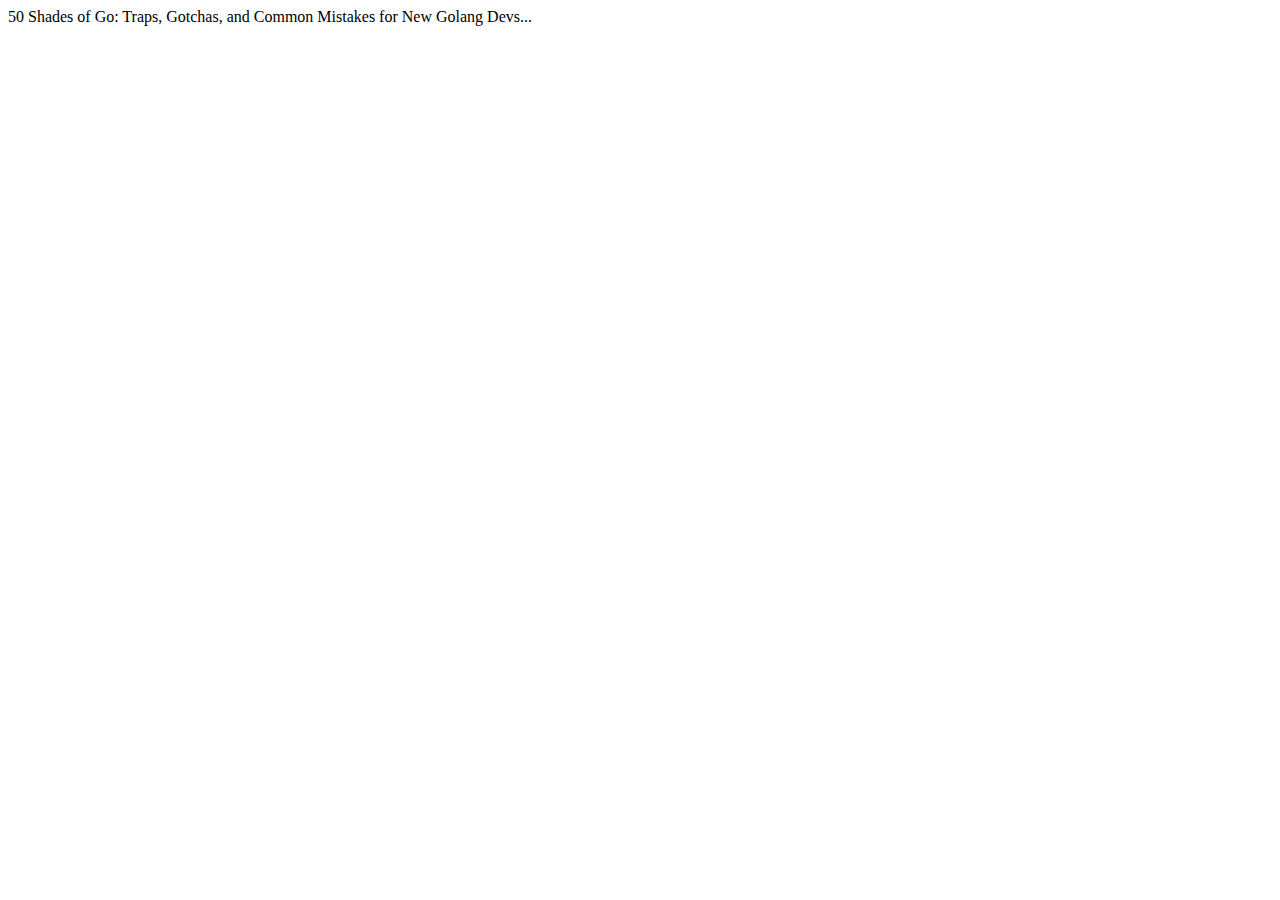
==== index.html @ 3195c771 "creating repo" ====
<!DOCTYPE html>
<html lang="en">
<head>
	<meta charset="UTF-8">
	<title>50 Shades of Go: Traps, Gotchas, and Common Mistakes for New Golang Devs</title>
	<link rel="canonical" href="https://golang50shad.es" />
</head>
<body>
50 Shades of Go: Traps, Gotchas, and Common Mistakes for New Golang Devs...
</body>
</html>
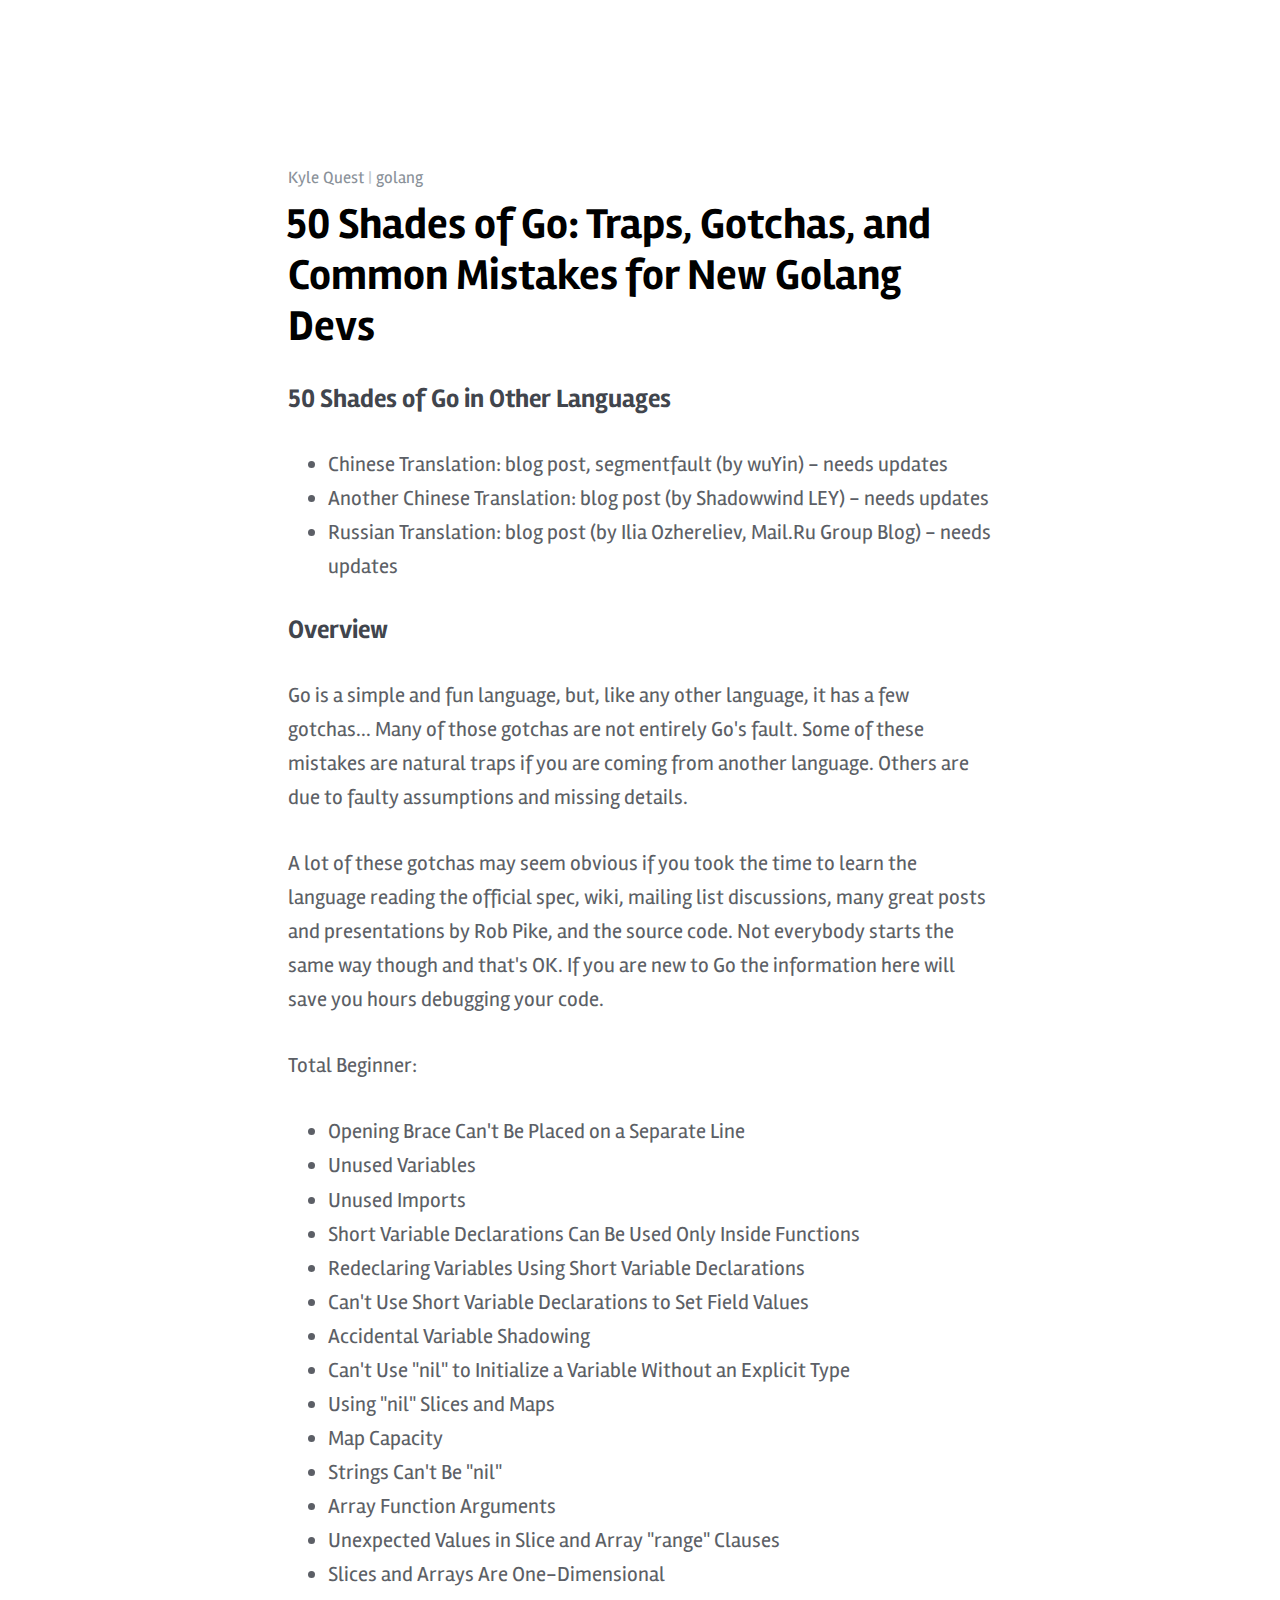
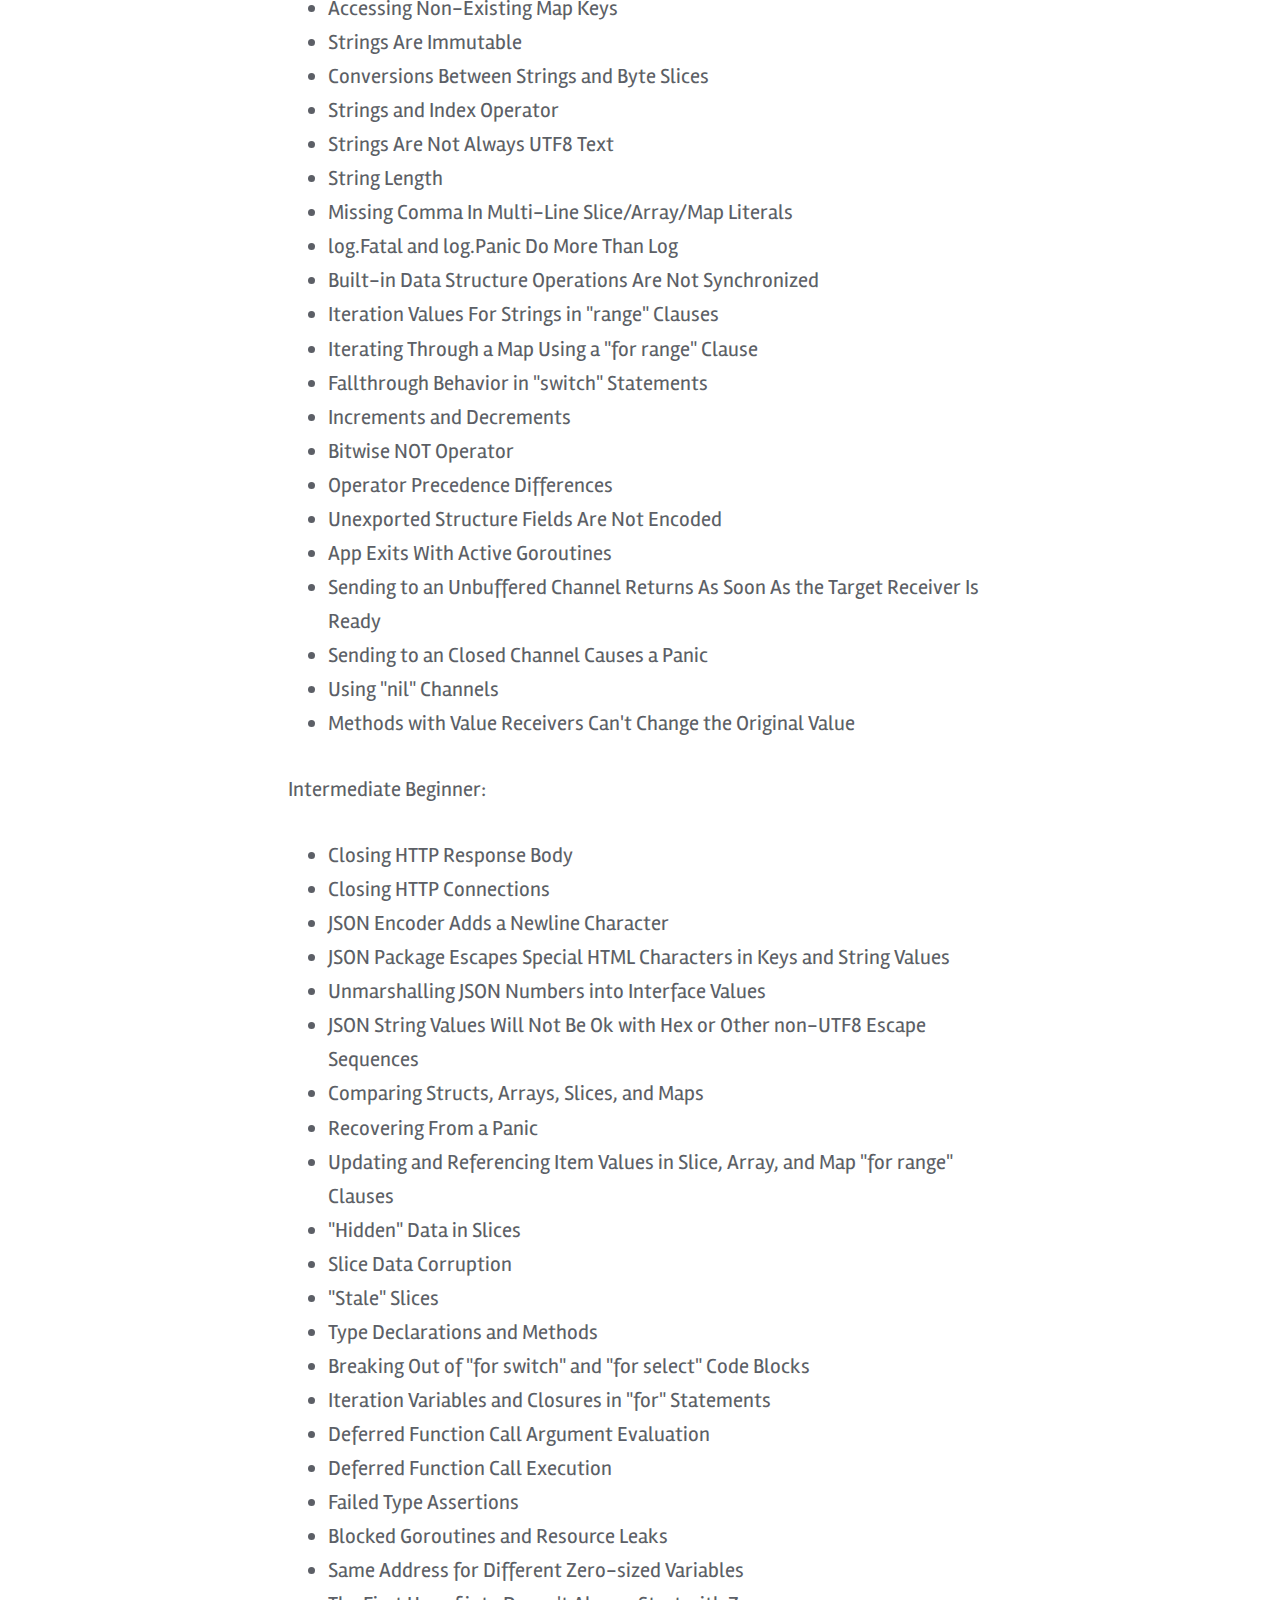
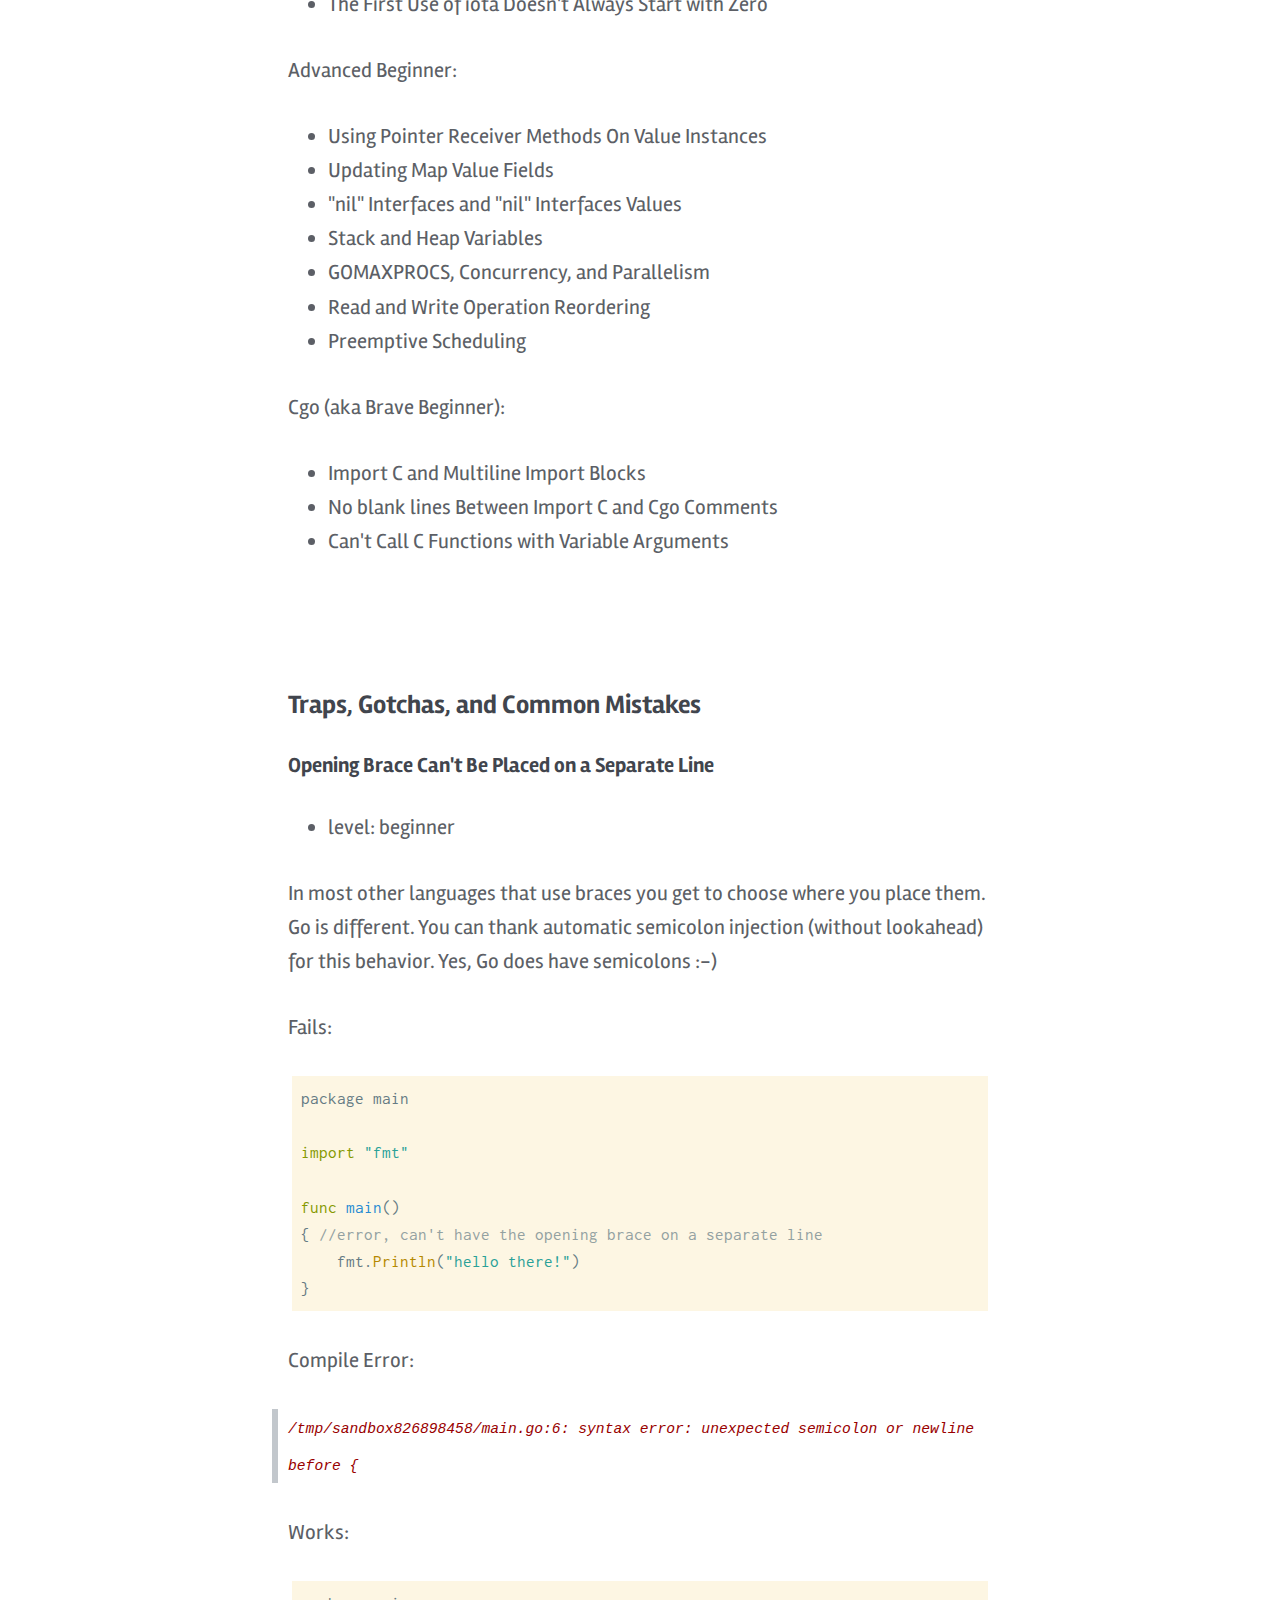
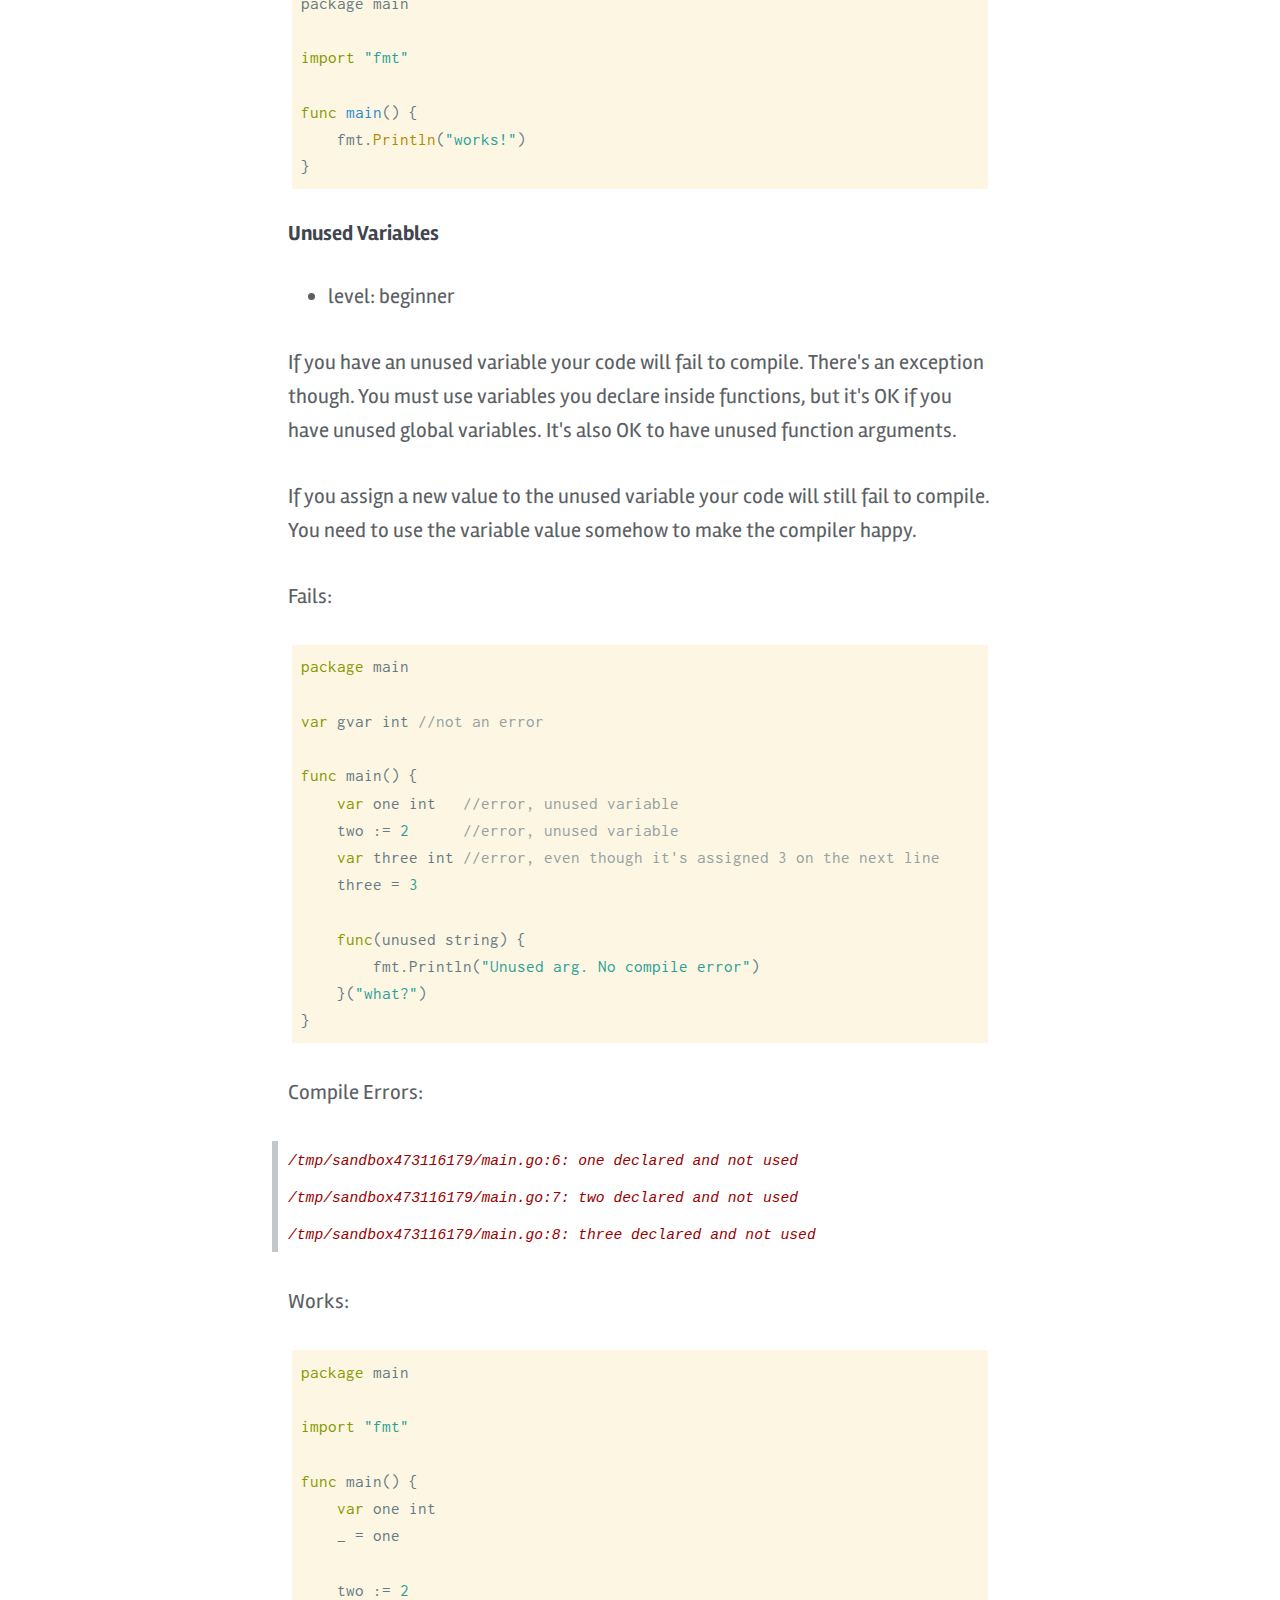
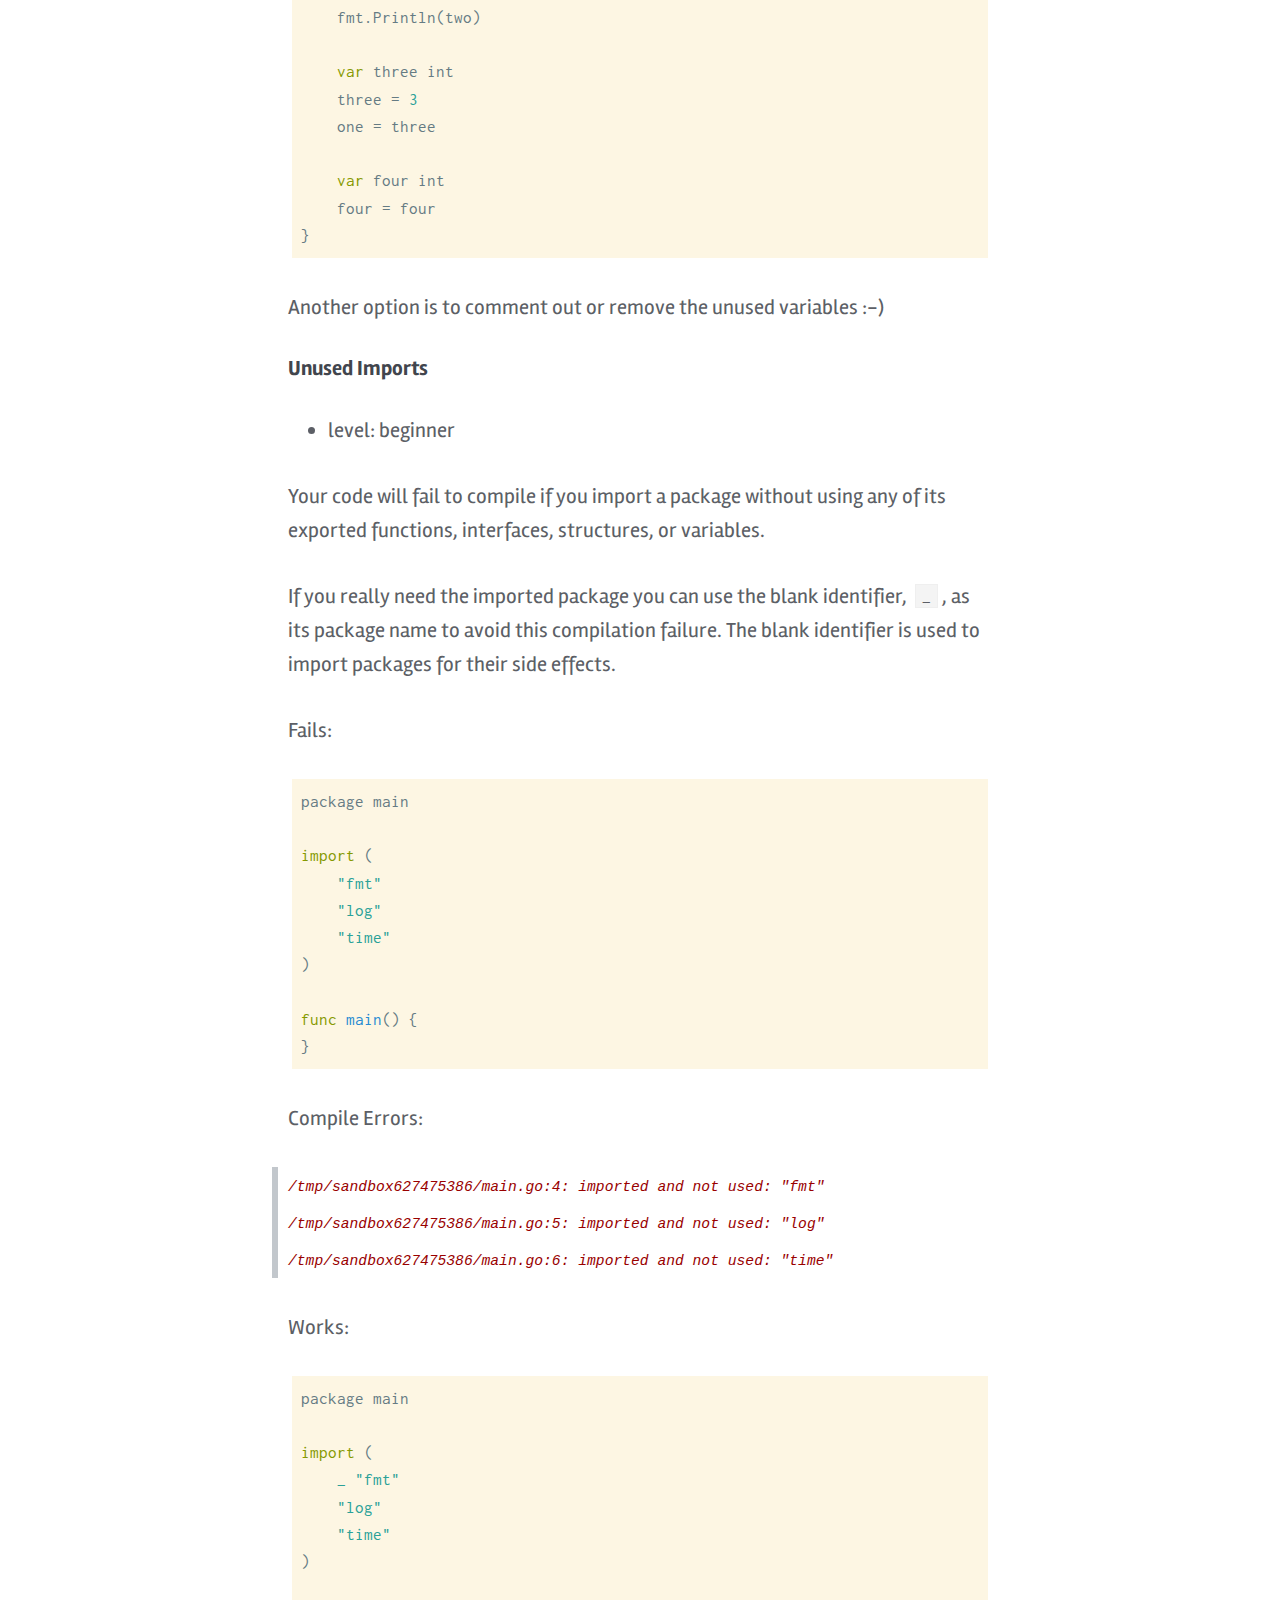
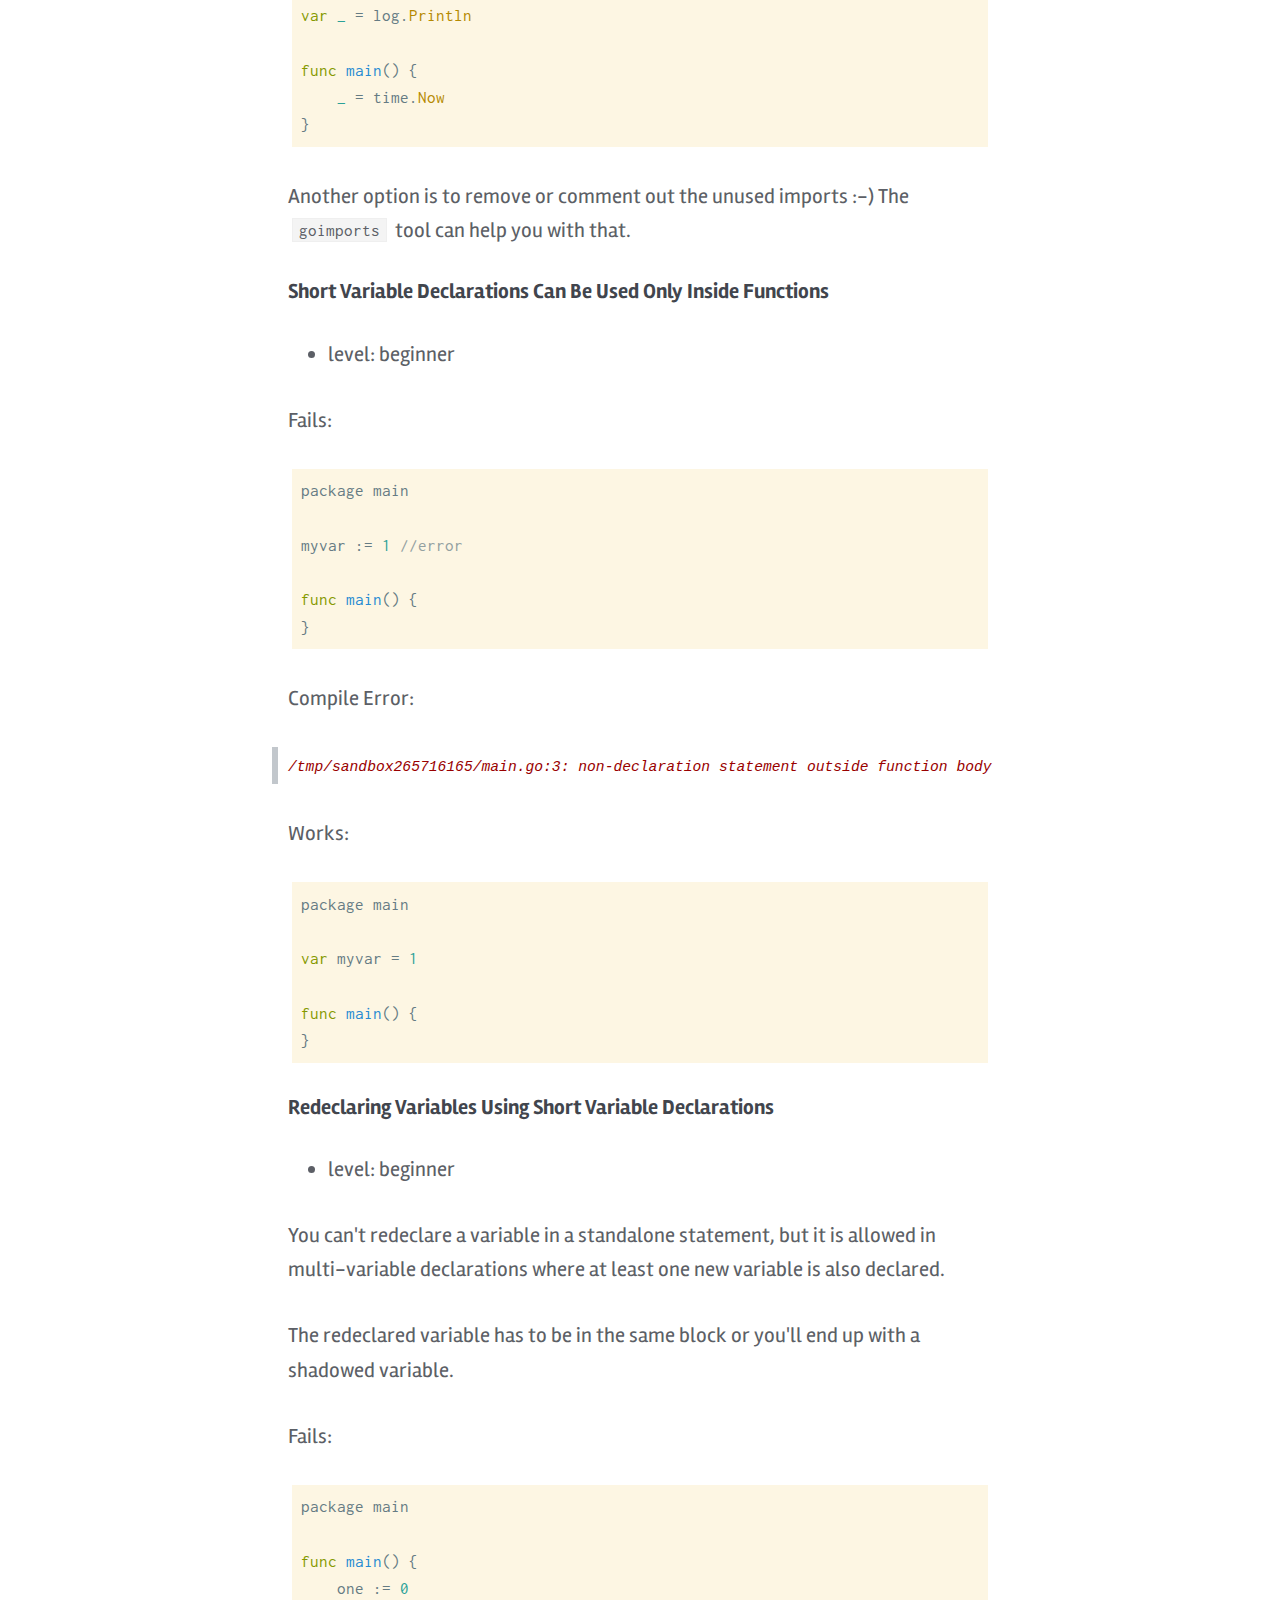
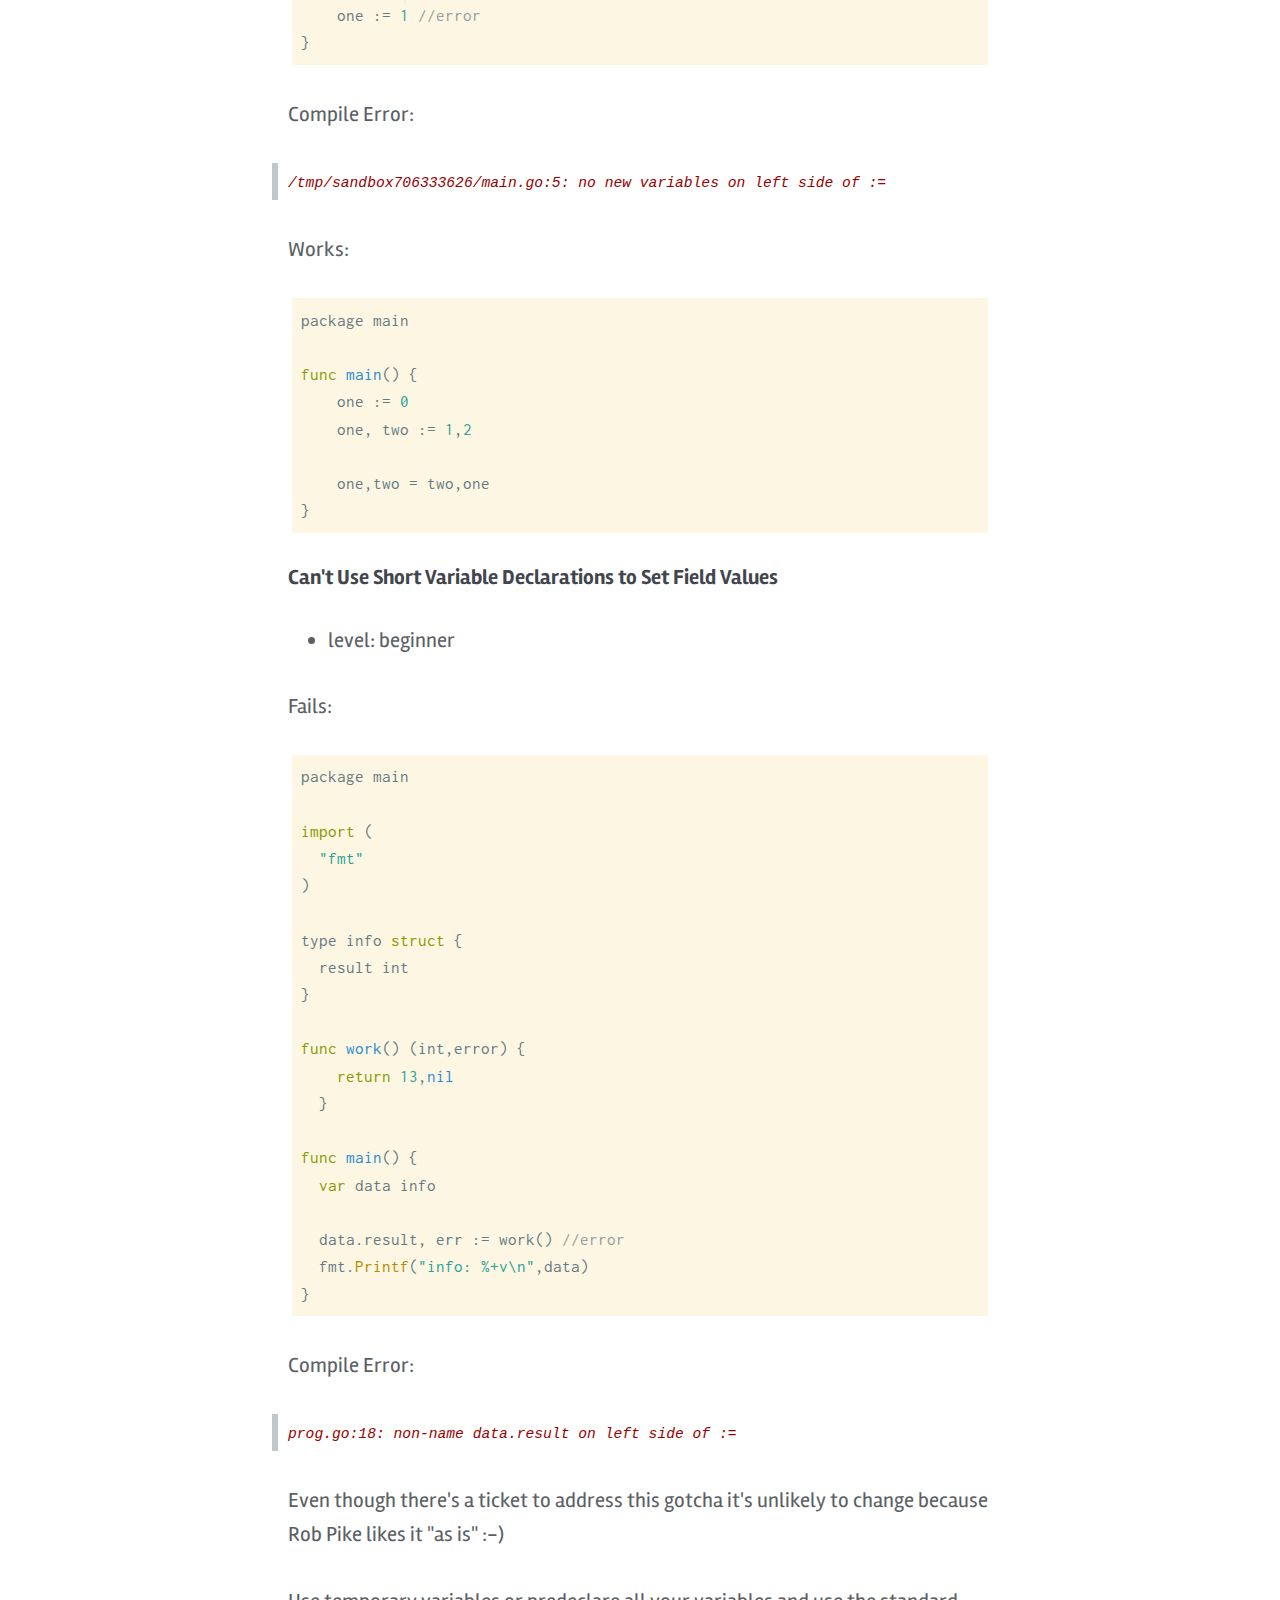
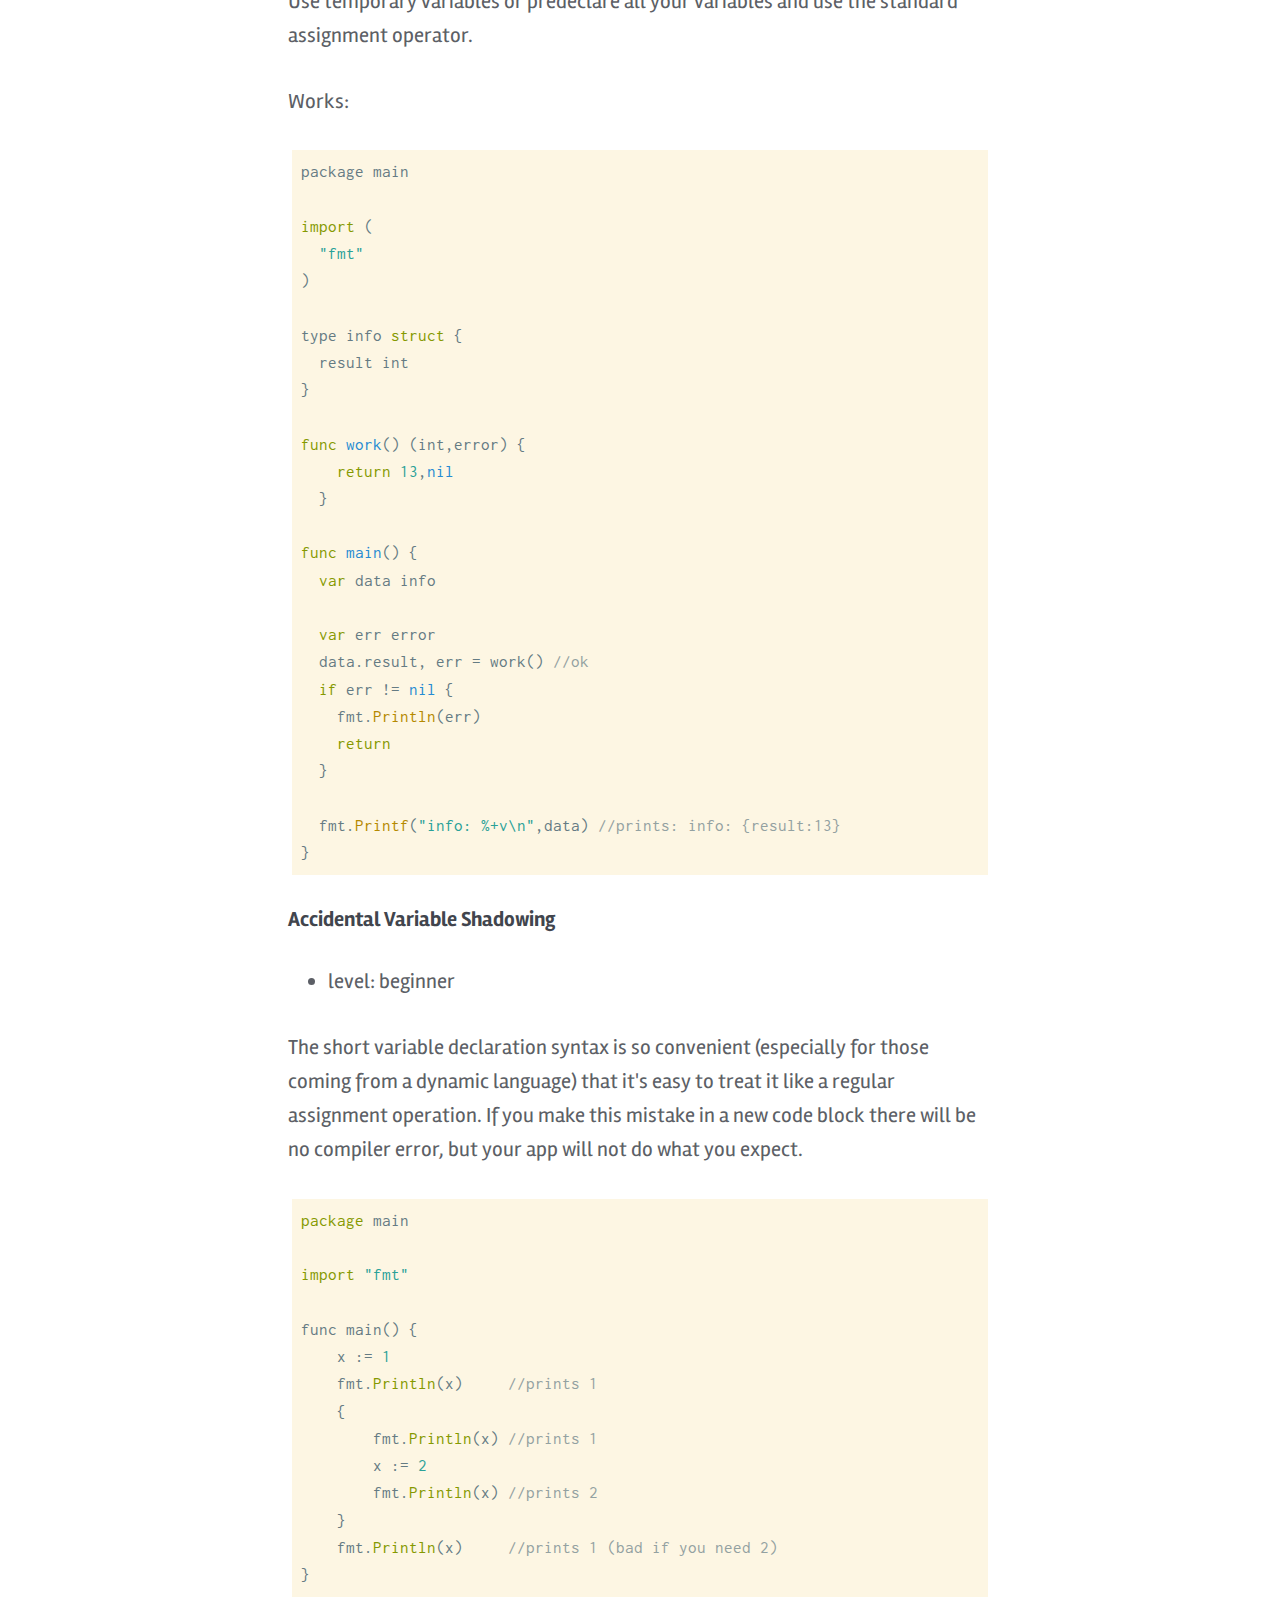
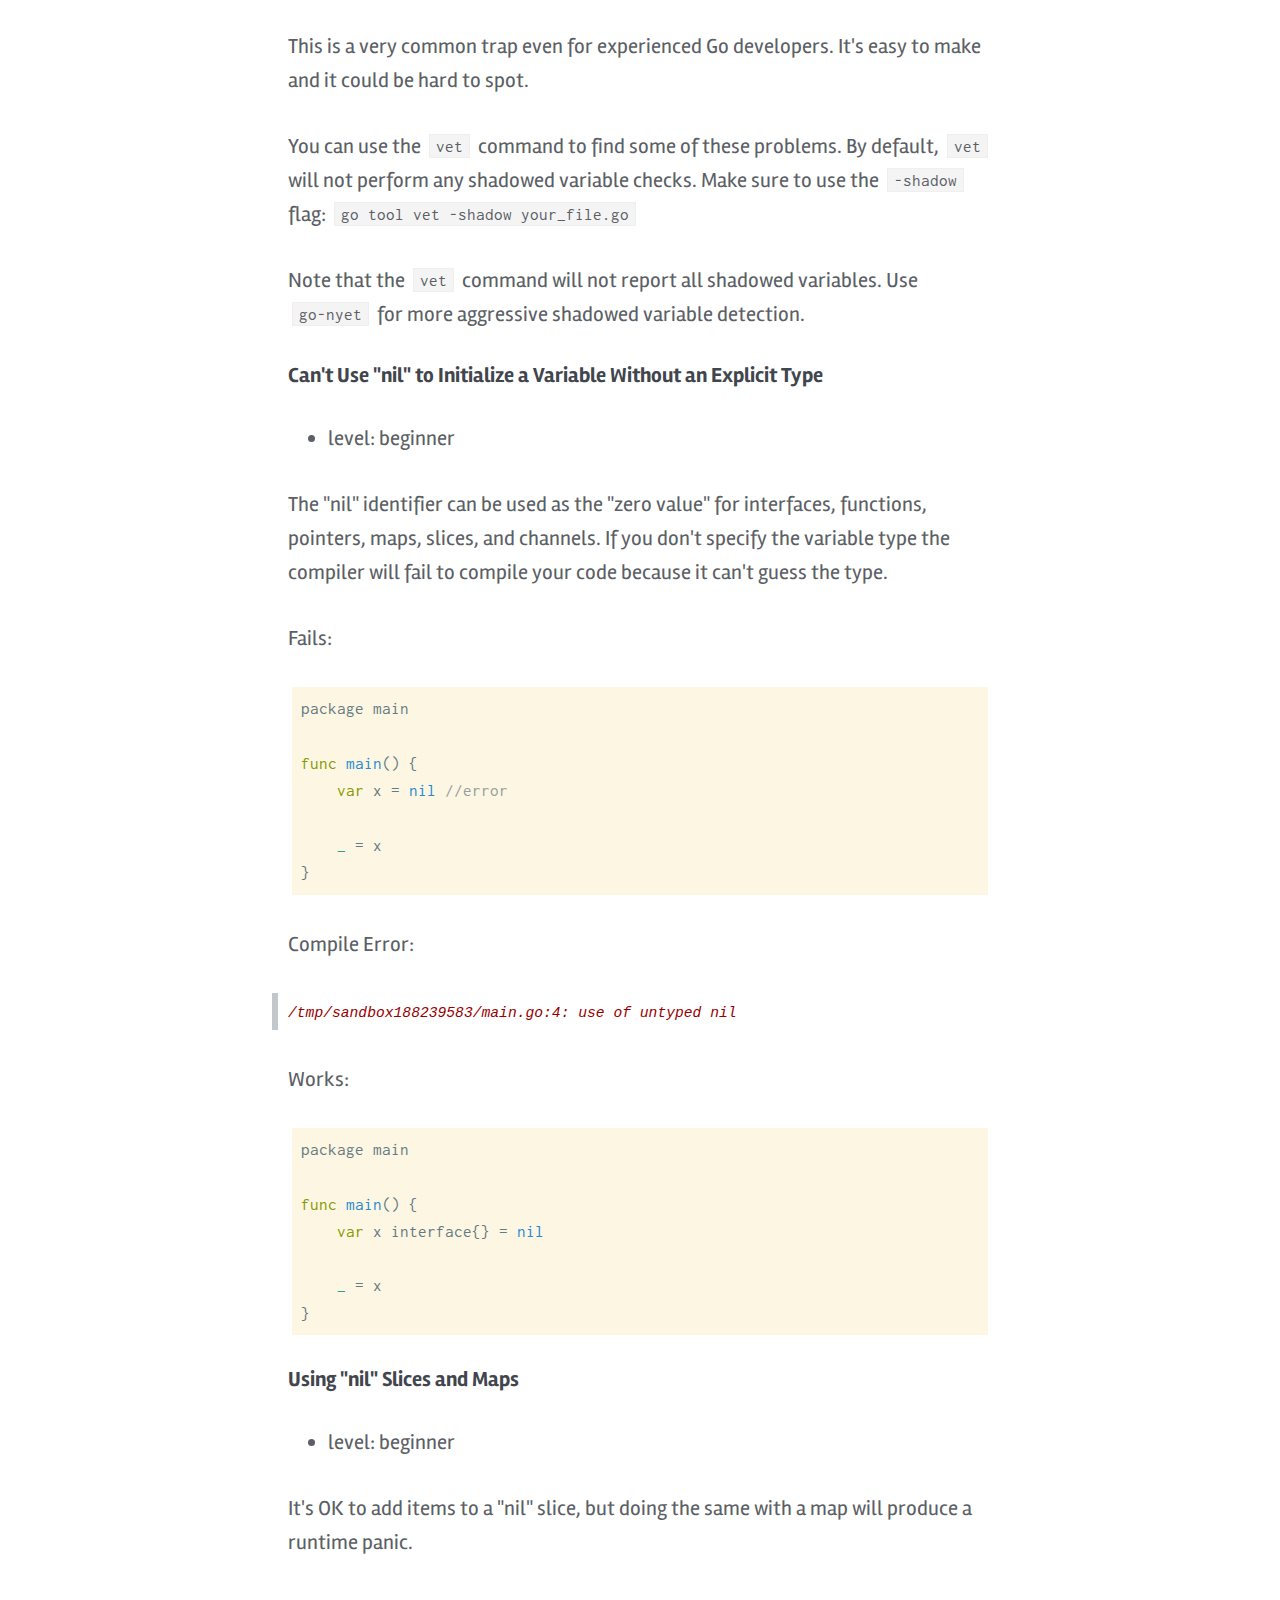
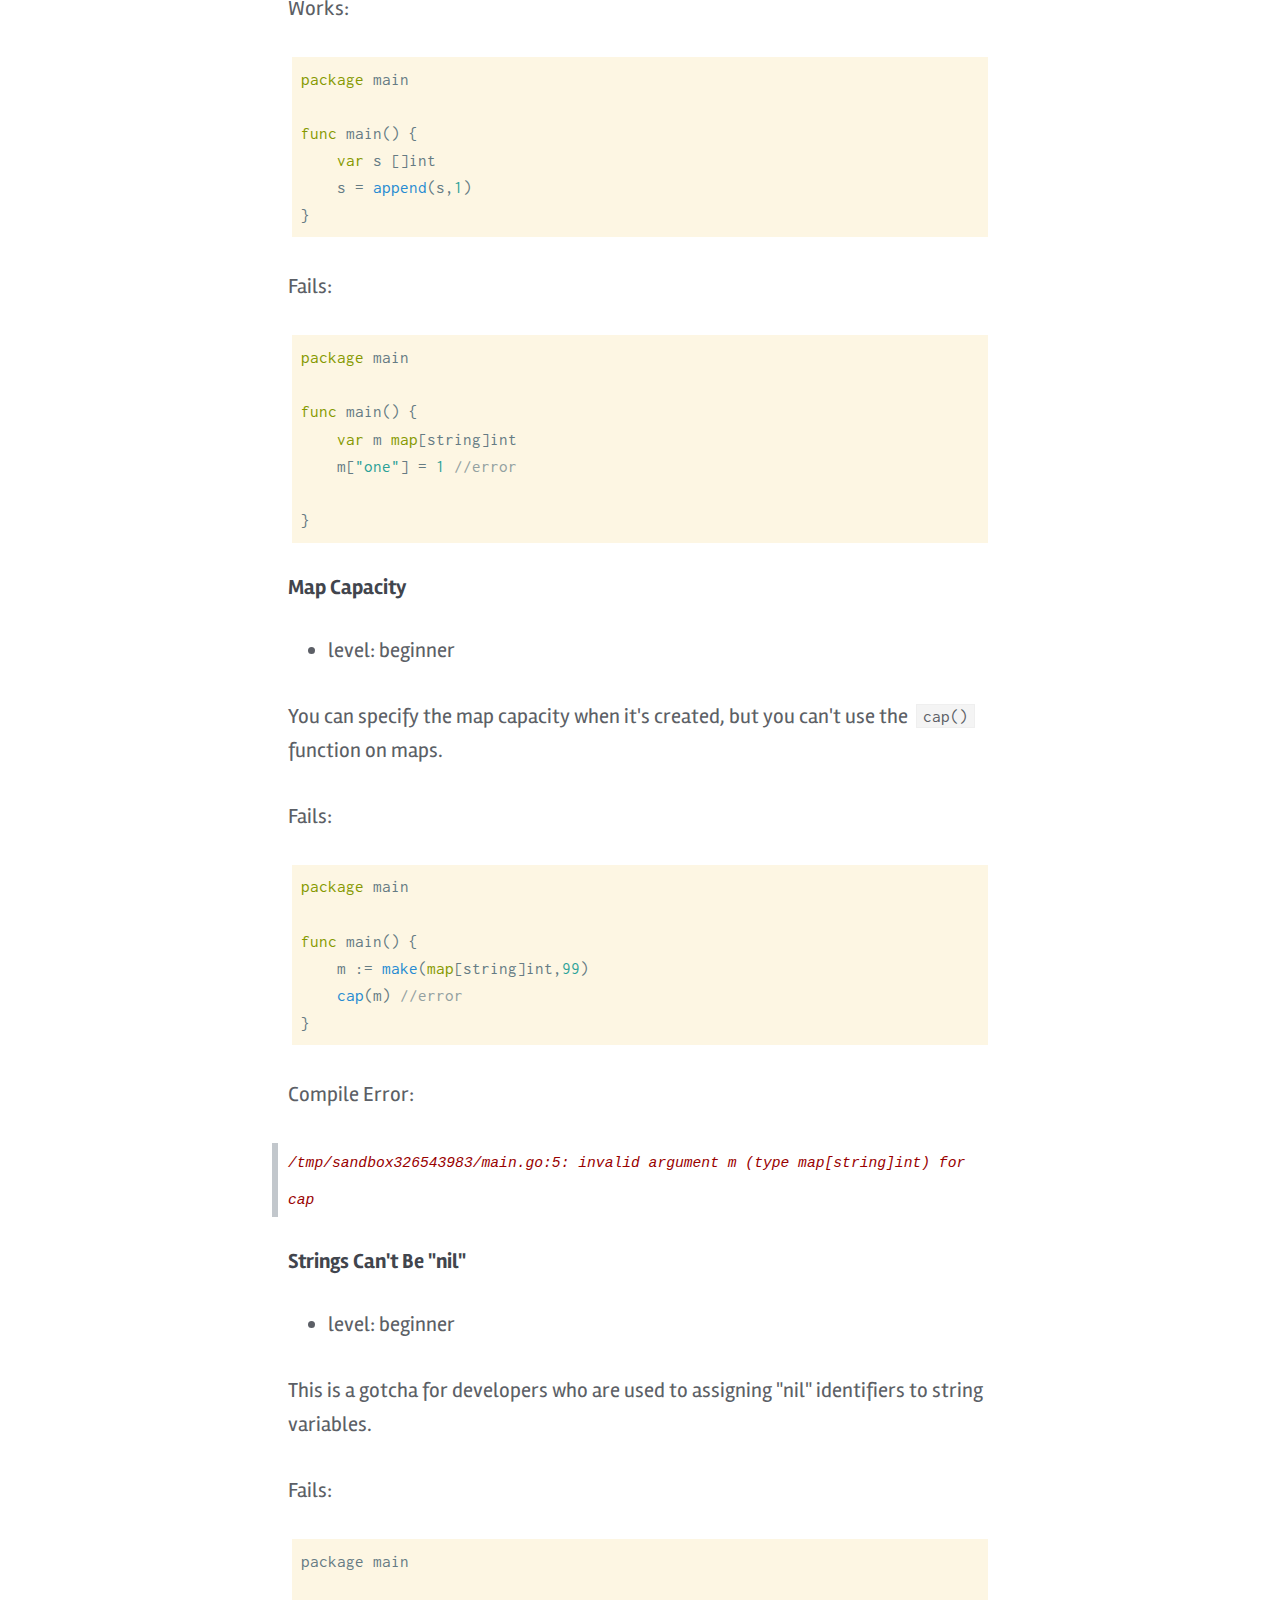
==== commit 19237ba6: "moving the original blog post here (mostly) as-is" ====
--- a/index.html
+++ b/index.html
@@ -1,11 +1,3885 @@
 <!DOCTYPE html>
-<html lang="en">
+<html>
 <head>
-	<meta charset="UTF-8">
+	<meta http-equiv="Content-Type" content="text/html" charset="UTF-8" />
+	<meta http-equiv="X-UA-Compatible" content="IE=edge,chrome=1" />
+
 	<title>50 Shades of Go: Traps, Gotchas, and Common Mistakes for New Golang Devs</title>
-	<link rel="canonical" href="https://golang50shad.es" />
+	<meta name="description" content="" />
+
+	<meta name="HandheldFriendly" content="True" />
+	<meta name="viewport" content="width=device-width, initial-scale=1.0" />
+
+	<link rel="stylesheet" type="text/css" href="assets/css/screen.css?v=78560abaa4" />
+	<link rel="stylesheet" type="text/css" href="http://fonts.googleapis.com/css?family=Rambla:400,400italic,700|Inconsolata:400" />
+    <!-- Extra for DC -->
+    <link rel="stylesheet" type="text/css" href="assets/css/dc.css?v=78560abaa4" />
+    <!-- A few basic utilities to support JS code in posts that relies on the global JS code loaded at the end -->
+    <script type="text/javascript" src="assets/js/libs/ht.utils.js?v=78560abaa4"></script>
+
+	<link rel="canonical" href="http://golang50shad.es" />
+    
+    <meta property="og:site_name" content="50 Shades of Golang" />
+    <meta property="og:type" content="article" />
+    <meta property="og:title" content="50 Shades of Go: Traps, Gotchas, and Common Mistakes for New Golang Devs" />
+    <meta property="og:description" content="Go is a simple and fun language, but, like any other language, it has a few gotchas... Many of those gotchas are not entirely Go&#x27;s fault. Some of these mistakes are natural traps if you are coming from another language...." />
+    <meta property="og:url" content="http://golang50shad.es" />
+    <meta property="article:published_time" content="2015-04-10T15:42:39.805Z" />
+    <meta property="article:modified_time" content="2015-12-17T20:54:32.564Z" />
+    <meta property="article:tag" content="golang" />
+    
+    <meta name="twitter:card" content="summary" />
+    <meta name="twitter:title" content="50 Shades of Go: Traps, Gotchas, and Common Mistakes for New Golang Devs" />
+    <meta name="twitter:description" content="Go is a simple and fun language, but, like any other language, it has a few gotchas... Many of those gotchas are not entirely Go&#x27;s fault. Some of these mistakes are natural traps if you are coming from another language...." />
+    <meta name="twitter:url" content="http://golang50shad.es" />
+    
+    <script type="application/ld+json">
+{
+    "@context": "http://schema.org",
+    "@type": "Article",
+    "publisher": "50 Shades of Golang",
+    "author": {
+        "@type": "Person",
+        "name": "Kyle Quest",
+        "image": "http://golang50shad.es/content/images/2014/12/kcq_gh_pix.png",
+        "url": "http://golang50shad.es/author/kyle",
+        "sameAs": "https://www.linkedin.com/in/kylequest"
+    },
+    "headline": "50 Shades of Go: Traps, Gotchas, and Common Mistakes for New Golang Devs",
+    "url": "http://golang50shad.es",
+    "datePublished": "2015-04-10T15:42:39.805Z",
+    "dateModified": "2015-12-17T20:54:32.564Z",
+    "keywords": "golang",
+    "description": "Go is a simple and fun language, but, like any other language, it has a few gotchas... Many of those gotchas are not entirely Go&#x27;s fault. Some of these mistakes are natural traps if you are coming from another language...."
+}
+    </script>
+
 </head>
-<body>
-50 Shades of Go: Traps, Gotchas, and Common Mistakes for New Golang Devs...
+
+<body class="post-template tag-golang">
+	
+	<section id="wrapper">
+		<div id="ajax-container">
+			
+<main class="content" role="main">
+	<article class="post tag-golang">
+		<div class="inner">
+
+			<header class="post-header">
+				<span class="post-meta"><a href="author/kyle/index.html">Kyle Quest</a>  | <a href="tag/golang/index.html">golang</a> </span>
+				<div class="clear"></div>
+				<h1 class="post-title">50 Shades of Go: Traps, Gotchas, and Common Mistakes for New Golang Devs</h1>
+			</header>
+		
+			<section class="post-content">
+        <h4>50 Shades of Go in Other Languages</h4>
+
+<ul>
+<li>Chinese Translation: <a href="https://wuyin.io/2018/03/07/50-shades-of-golang-traps-gotchas-mistakes/">blog post</a>, <a href="https://segmentfault.com/a/1190000013739000">segmentfault</a> (by <a href="https://twitter.com/@wuYinBest">wuYin</a>) - needs updates</li>
+
+<li>Another Chinese Translation: <a href="http://colobu.com/2015/09/07/gotchas-and-common-mistakes-in-go-golang/">blog post</a> (by Shadowwind LEY) - needs updates</li>
+
+<li>Russian Translation: <a href="https://habr.com/company/mailru/blog/314804/">blog post</a> (by <a href="https://habr.com/users/3vilhamst3r/">Ilia Ozhereliev</a>, <a href="https://habr.com/company/mailru/">Mail.Ru Group Blog</a>) - needs updates</li>
+</ul>
+
+        <h4>Overview</h4>
+
+				<p>Go is a simple and fun language, but, like any other language, it has a few gotchas... Many of those gotchas are not entirely Go's fault. Some of these mistakes are natural traps if you are coming from another language. Others are due to faulty assumptions and missing details.</p>
+
+<p>A lot of these gotchas may seem obvious if you took the time to learn the language reading the official spec, wiki, mailing list discussions, many great posts and presentations by Rob Pike, and the source code. Not everybody starts the same way though and that's OK. If you are new to Go the information here will save you hours debugging your code.</p>
+
+<p><a href="index.html#total_beginner">Total Beginner</a>:</p>
+
+<ul>
+<li><a href="index.html#opening_braces">Opening Brace Can't Be Placed on a Separate Line</a></li>
+<li><a href="index.html#unused_vars">Unused Variables</a></li>
+<li><a href="index.html#unused_imports">Unused Imports</a></li>
+<li><a href="index.html#short_vars">Short Variable Declarations Can Be Used Only Inside Functions</a></li>
+<li><a href="index.html#vars_redeclare">Redeclaring Variables Using Short Variable Declarations</a></li>
+<li><a href="index.html#short_fields">Can't Use Short Variable Declarations to Set Field Values</a></li>
+<li><a href="index.html#vars_shadow">Accidental Variable Shadowing</a></li>
+<li><a href="index.html#nil_init">Can't Use "nil" to Initialize a Variable Without an Explicit Type</a></li>
+<li><a href="index.html#nil_slices_maps">Using "nil" Slices and Maps</a></li>
+<li><a href="index.html#map_cap">Map Capacity</a></li>
+<li><a href="index.html#nil_strings">Strings Can't Be "nil"</a></li>
+<li><a href="index.html#array_func_args">Array Function Arguments</a></li>
+<li><a href="index.html#unexpected_slice_arr_vals">Unexpected Values in Slice and Array "range" Clauses</a></li>
+<li><a href="index.html#one_dim_slice_arr">Slices and Arrays Are One-Dimensional</a></li>
+<li><a href="index.html#map_key_ne">Accessing Non-Existing Map Keys</a></li>
+<li><a href="index.html#imm_strings">Strings Are Immutable</a></li>
+<li><a href="index.html#string_byte_slice_conv">Conversions Between Strings and Byte Slices</a></li>
+<li><a href="index.html#string_idx">Strings and Index Operator</a></li>
+<li><a href="index.html#strings_na_utf">Strings Are Not Always UTF8 Text</a></li>
+<li><a href="index.html#string_length">String Length</a></li>
+<li><a href="index.html#mline_lit_comma">Missing Comma In Multi-Line Slice/Array/Map Literals</a></li>
+<li><a href="index.html#log_fatal_exit">log.Fatal and log.Panic Do More Than Log</a></li>
+<li><a href="index.html#coll_no_sync">Built-in Data Structure Operations Are Not Synchronized</a></li>
+<li><a href="index.html#string_range_vals">Iteration Values For Strings in "range" Clauses</a></li>
+<li><a href="index.html#map_range">Iterating Through a Map Using a "for range" Clause</a></li>
+<li><a href="index.html#switch_fall">Fallthrough Behavior in "switch" Statements</a></li>
+<li><a href="index.html#inc_dec">Increments and Decrements</a></li>
+<li><a href="index.html#bit_not">Bitwise NOT Operator</a></li>
+<li><a href="index.html#op_precedence">Operator Precedence Differences</a></li>
+<li><a href="index.html#unexp_struct_field_enc">Unexported Structure Fields Are Not Encoded</a></li>
+<li><a href="index.html#gor_app_exit">App Exits With Active Goroutines</a></li>
+<li><a href="index.html#unbuf_ch_send_done">Sending to an Unbuffered Channel Returns As Soon As the Target Receiver Is Ready</a></li>
+<li><a href="index.html#closed_ch_send">Sending to an Closed Channel Causes a Panic</a></li>
+<li><a href="index.html#using_nil_ch">Using "nil" Channels</a></li>
+<li><a href="index.html#method_val_receiver">Methods with Value Receivers Can't Change the Original Value</a></li>
+</ul>
+
+<p><a href="index.html#intermediate_beginner">Intermediate Beginner</a>:</p>
+
+<ul>
+<li><a href="index.html#close_http_resp_body">Closing HTTP Response Body</a></li>
+<li><a href="index.html#close_http_conn">Closing HTTP Connections</a></li>
+<li><a href="index.html#json_encode_newline">JSON Encoder Adds a Newline Character</a></li>
+<li><a href="index.html#json_escape_html">JSON Package Escapes Special HTML Characters in Keys and String Values</a></li>
+<li><a href="index.html#json_num">Unmarshalling JSON Numbers into Interface Values</a></li>
+<li><a href="index.html#json_utf8_strings">JSON String Values Will Not Be Ok with Hex or Other non-UTF8 Escape Sequences</a></li>
+<li><a href="index.html#compare_struct_arr_slice_map">Comparing Structs, Arrays, Slices, and Maps</a></li>
+<li><a href="index.html#panic_recover">Recovering From a Panic</a></li>
+<li><a href="index.html#range_val_update">Updating and Referencing Item Values in Slice, Array, and Map "for range" Clauses</a></li>
+<li><a href="index.html#slice_hidden_data">"Hidden" Data in Slices</a></li>
+<li><a href="index.html#slice_data_corruption">Slice Data Corruption</a></li>
+<li><a href="index.html#stale_slices">"Stale" Slices</a></li>
+<li><a href="index.html#type_decl_methods">Type Declarations and Methods</a></li>
+<li><a href="index.html#deep_for_breakout">Breaking Out of "for switch" and "for select" Code Blocks</a></li>
+<li><a href="index.html#closure_for_it_vars">Iteration Variables and Closures in "for" Statements</a></li>
+<li><a href="index.html#deferred_calls">Deferred Function Call Argument Evaluation</a></li>
+<li><a href="index.html#deferred_call_exe">Deferred Function Call Execution</a></li>
+<li><a href="index.html#failed_type_assert">Failed Type Assertions</a></li>
+<li><a href="index.html#blocked_goroutines">Blocked Goroutines and Resource Leaks</a></li>
+<li><a href="index.html#zero_size_var">Same Address for Different Zero-sized Variables</a></li>
+<li><a href="index.html#iota_zero">The First Use of iota Doesn't Always Start with Zero</a></li>
+</ul>
+
+<p><a href="index.html#advanced_beginner">Advanced Beginner</a>:</p>
+
+<ul>
+<li><a href="index.html#ptr_receiver_val_inst">Using Pointer Receiver Methods On Value Instances</a></li>
+<li><a href="index.html#map_value_field_update">Updating Map Value Fields</a></li>
+<li><a href="index.html#nil_in_nil_in_vals">"nil" Interfaces and "nil" Interfaces Values</a></li>
+<li><a href="index.html#stack_heap_vars">Stack and Heap Variables</a></li>
+<li><a href="index.html#gomaxprocs">GOMAXPROCS, Concurrency, and Parallelism</a></li>
+<li><a href="index.html#rw_reorder">Read and Write Operation Reordering</a></li>
+<li><a href="index.html#psched">Preemptive Scheduling</a></li>
+</ul>
+
+<p><a href="index.html#cgo">Cgo (aka Brave Beginner)</a>:</p>
+
+<ul>
+<li><a href="index.html#cgo_multiline_import_c">Import C and Multiline Import Blocks</a></li>
+<li><a href="index.html#cgo_noblanks">No blank lines Between Import C and Cgo Comments</a></li>
+<li><a href="index.html#cgo_no_var_args">Can't Call C Functions with Variable Arguments</a></li>
+</ul>
+
+<br/>
+<br/>
+<h4>Traps, Gotchas, and Common Mistakes</h4>
+
+<p><a name="total_beginner"></a></p>
+
+<h6 id="anameopening_bracesaopeningbracecantbeplacedonaseparateline"><a name="opening_braces"></a>Opening Brace Can't Be Placed on a Separate Line</h6>
+
+<ul>
+<li>level: beginner</li>
+</ul>
+
+<p>In most other languages that use braces you get to choose where you place them. Go is different. You can thank automatic semicolon injection (without lookahead) for this behavior. Yes, Go does have semicolons :-)</p>
+
+<p>Fails:  </p>
+
+<pre><code>package main
+
+import "fmt"
+
+func main()  
+{ //error, can't have the opening brace on a separate line
+    fmt.Println("hello there!")
+}
+</code></pre>
+
+<p>Compile Error:  </p>
+
+<blockquote>
+  <p><span style="color:#900; font-family: Menlo, Courier New, monospace; font-size: 11pt;">
+  /tmp/sandbox826898458/main.go:6: syntax error: unexpected semicolon or newline before {
+  </span></p>
+</blockquote>
+
+<p>Works:  </p>
+
+<pre><code>package main
+
+import "fmt"
+
+func main() {  
+    fmt.Println("works!")
+}
+</code></pre>
+
+<h6 id="anameunused_varsaunusedvariables"><a name="unused_vars"></a>Unused Variables</h6>
+
+<ul>
+<li>level: beginner</li>
+</ul>
+
+<p>If you have an unused variable your code will fail to compile. There's an exception though. You must use variables you declare inside functions, but it's OK if you have unused global variables. It's also OK to have unused function arguments.</p>
+
+<p>If you assign a new value to the unused variable your code will still fail to compile. You need to use the variable value somehow to make the compiler happy.</p>
+
+<p>Fails:  </p>
+
+<pre><code>package main
+
+var gvar int //not an error
+
+func main() {  
+    var one int   //error, unused variable
+    two := 2      //error, unused variable
+    var three int //error, even though it's assigned 3 on the next line
+    three = 3
+
+    func(unused string) {
+        fmt.Println("Unused arg. No compile error")
+    }("what?")
+}
+</code></pre>
+
+<p>Compile Errors:  </p>
+
+<blockquote>
+  <p><span style="color:#900; font-family: Menlo, Courier New, monospace; font-size: 11pt;">
+  /tmp/sandbox473116179/main.go:6: one declared and not used
+  /tmp/sandbox473116179/main.go:7: two declared and not used
+  /tmp/sandbox473116179/main.go:8: three declared and not used
+  </span></p>
+</blockquote>
+
+<p>Works:  </p>
+
+<pre><code>package main
+
+import "fmt"
+
+func main() {  
+    var one int
+    _ = one
+
+    two := 2 
+    fmt.Println(two)
+
+    var three int 
+    three = 3
+    one = three
+
+    var four int
+    four = four
+}
+</code></pre>
+
+<p>Another option is to comment out or remove the unused variables :-)</p>
+
+<h6 id="anameunused_importsaunusedimports"><a name="unused_imports"></a>Unused Imports</h6>
+
+<ul>
+<li>level: beginner</li>
+</ul>
+
+<p>Your code will fail to compile if you import a package without using any of its exported functions, interfaces, structures, or variables.</p>
+
+<p>If you really need the imported package you can use the blank identifier, <code>_</code>, as its package name to avoid this compilation failure. The blank identifier is used to import packages for their side effects.</p>
+
+<p>Fails:  </p>
+
+<pre><code>package main
+
+import (  
+    "fmt"
+    "log"
+    "time"
+)
+
+func main() {  
+}
+</code></pre>
+
+<p>Compile Errors:  </p>
+
+<blockquote>
+  <p><span style="color:#900; font-family: Menlo, Courier New, monospace; font-size: 11pt;">
+  /tmp/sandbox627475386/main.go:4: imported and not used: "fmt"
+  /tmp/sandbox627475386/main.go:5: imported and not used: "log"
+  /tmp/sandbox627475386/main.go:6: imported and not used: "time"
+  </span></p>
+</blockquote>
+
+<p>Works:  </p>
+
+<pre><code>package main
+
+import (  
+    _ "fmt"
+    "log"
+    "time"
+)
+
+var _ = log.Println
+
+func main() {  
+    _ = time.Now
+}
+</code></pre>
+
+<p>Another option is to remove or comment out the unused imports :-) The <a href="http://godoc.org/golang.org/x/tools/cmd/goimports"><code>goimports</code></a> tool can help you with that.</p>
+
+<h6 id="anameshort_varsashortvariabledeclarationscanbeusedonlyinsidefunctions"><a name="short_vars"></a>Short Variable Declarations Can Be Used Only Inside Functions</h6>
+
+<ul>
+<li>level: beginner</li>
+</ul>
+
+<p>Fails:  </p>
+
+<pre><code>package main
+
+myvar := 1 //error
+
+func main() {  
+}
+</code></pre>
+
+<p>Compile Error:  </p>
+
+<blockquote>
+  <p><span style="color:#900; font-family: Menlo, Courier New, monospace; font-size: 11pt;">
+  /tmp/sandbox265716165/main.go:3: non-declaration statement outside function body
+  </span></p>
+</blockquote>
+
+<p>Works:  </p>
+
+<pre><code>package main
+
+var myvar = 1
+
+func main() {  
+}
+</code></pre>
+
+<h6 id="anamevars_redeclarearedeclaringvariablesusingshortvariabledeclarations"><a name="vars_redeclare"></a>Redeclaring Variables Using Short Variable Declarations</h6>
+
+<ul>
+<li>level: beginner</li>
+</ul>
+
+<p>You can't redeclare a variable in a standalone statement, but it is allowed in multi-variable declarations where at least one new variable is also declared.</p>
+
+<p>The redeclared variable has to be in the same block or you'll end up with a shadowed variable.</p>
+
+<p>Fails:  </p>
+
+<pre><code>package main
+
+func main() {  
+    one := 0
+    one := 1 //error
+}
+</code></pre>
+
+<p>Compile Error:  </p>
+
+<blockquote>
+  <p><span style="color:#900; font-family: Menlo, Courier New, monospace; font-size: 11pt;">
+  /tmp/sandbox706333626/main.go:5: no new variables on left side of :=
+  </span></p>
+</blockquote>
+
+<p>Works:  </p>
+
+<pre><code>package main
+
+func main() {  
+    one := 0
+    one, two := 1,2
+
+    one,two = two,one
+}
+</code></pre>
+
+<h6 id="anameshort_fieldsacantuseshortvariabledeclarationstosetfieldvalues"><a name="short_fields"></a>Can't Use Short Variable Declarations to Set Field Values</h6>
+
+<ul>
+<li>level: beginner</li>
+</ul>
+
+<p>Fails:  </p>
+
+<pre><code>package main
+
+import (  
+  "fmt"
+)
+
+type info struct {  
+  result int
+}
+
+func work() (int,error) {  
+    return 13,nil  
+  }
+
+func main() {  
+  var data info
+
+  data.result, err := work() //error
+  fmt.Printf("info: %+v\n",data)
+}
+</code></pre>
+
+<p>Compile Error:  </p>
+
+<blockquote>
+  <p><span style="color:#900; font-family: Menlo, Courier New, monospace; font-size: 11pt;">
+  prog.go:18: non-name data.result on left side of := <br />
+  </span></p>
+</blockquote>
+
+<p>Even though there's a ticket to address this gotcha it's unlikely to change because Rob Pike likes it "as is" :-)</p>
+
+<p>Use temporary variables or predeclare all your variables and use the standard assignment operator.</p>
+
+<p>Works:  </p>
+
+<pre><code>package main
+
+import (  
+  "fmt"
+)
+
+type info struct {  
+  result int
+}
+
+func work() (int,error) {  
+    return 13,nil  
+  }
+
+func main() {  
+  var data info
+
+  var err error
+  data.result, err = work() //ok
+  if err != nil {
+    fmt.Println(err)
+    return
+  }
+
+  fmt.Printf("info: %+v\n",data) //prints: info: {result:13}
+}
+</code></pre>
+
+<h6 id="anamevars_shadowaaccidentalvariableshadowing"><a name="vars_shadow"></a>Accidental Variable Shadowing</h6>
+
+<ul>
+<li>level: beginner</li>
+</ul>
+
+<p>The short variable declaration syntax is so convenient (especially for those coming from a dynamic language) that it's easy to treat it like a regular assignment operation. If you make this mistake in a new code block there will be no compiler error, but your app will not do what you expect.</p>
+
+<pre><code>package main
+
+import "fmt"
+
+func main() {  
+    x := 1
+    fmt.Println(x)     //prints 1
+    {
+        fmt.Println(x) //prints 1
+        x := 2
+        fmt.Println(x) //prints 2
+    }
+    fmt.Println(x)     //prints 1 (bad if you need 2)
+}
+</code></pre>
+
+<p>This is a very common trap even for experienced Go developers. It's easy to make and it could be hard to spot.</p>
+
+<p>You can use the <a href="http://godoc.org/golang.org/x/tools/cmd/vet"><code>vet</code></a> command to find some of these problems. By default, <code>vet</code> will not perform any shadowed variable checks. Make sure to use the <code>-shadow</code> flag: <code>go tool vet -shadow your_file.go</code></p>
+
+<p>Note that the <code>vet</code> command will not report all shadowed variables. Use <a href="https://github.com/barakmich/go-nyet"><code>go-nyet</code></a> for more aggressive shadowed variable detection.</p>
+
+<h6 id="anamenil_initacantuseniltoinitializeavariablewithoutanexplicittype"><a name="nil_init"></a>Can't Use "nil" to Initialize a Variable Without an Explicit Type</h6>
+
+<ul>
+<li>level: beginner</li>
+</ul>
+
+<p>The "nil" identifier can be used as the "zero value" for interfaces, functions, pointers, maps, slices, and channels. If you don't specify the variable type the compiler will fail to compile your code because it can't guess the type.</p>
+
+<p>Fails:  </p>
+
+<pre><code>package main
+
+func main() {  
+    var x = nil //error
+
+    _ = x
+}
+</code></pre>
+
+<p>Compile Error:  </p>
+
+<blockquote>
+  <p><span style="color:#900; font-family: Menlo, Courier New, monospace; font-size: 11pt;">
+  /tmp/sandbox188239583/main.go:4: use of untyped nil
+  </span></p>
+</blockquote>
+
+<p>Works:  </p>
+
+<pre><code>package main
+
+func main() {  
+    var x interface{} = nil
+
+    _ = x
+}
+</code></pre>
+
+<h6 id="anamenil_slices_mapsausingnilslicesandmaps"><a name="nil_slices_maps"></a>Using "nil" Slices and Maps</h6>
+
+<ul>
+<li>level: beginner</li>
+</ul>
+
+<p>It's OK to add items to a "nil" slice, but doing the same with a map will produce a runtime panic.</p>
+
+<p>Works:  </p>
+
+<pre><code>package main
+
+func main() {  
+    var s []int
+    s = append(s,1)
+}
+</code></pre>
+
+<p>Fails:  </p>
+
+<pre><code>package main
+
+func main() {  
+    var m map[string]int
+    m["one"] = 1 //error
+
+}
+</code></pre>
+
+<h6 id="anamemap_capamapcapacity"><a name="map_cap"></a>Map Capacity</h6>
+
+<ul>
+<li>level: beginner</li>
+</ul>
+
+<p>You can specify the map capacity when it's created, but you can't use the <code>cap()</code> function on maps.</p>
+
+<p>Fails:  </p>
+
+<pre><code>package main
+
+func main() {  
+    m := make(map[string]int,99)
+    cap(m) //error
+}
+</code></pre>
+
+<p>Compile Error:  </p>
+
+<blockquote>
+  <p><span style="color:#900; font-family: Menlo, Courier New, monospace; font-size: 11pt;">
+  /tmp/sandbox326543983/main.go:5: invalid argument m (type map[string]int) for cap
+  </span></p>
+</blockquote>
+
+<h6 id="anamenil_stringsastringscantbenil"><a name="nil_strings"></a>Strings Can't Be "nil"</h6>
+
+<ul>
+<li>level: beginner</li>
+</ul>
+
+<p>This is a gotcha for developers who are used to assigning "nil" identifiers to string variables.</p>
+
+<p>Fails:  </p>
+
+<pre><code>package main
+
+func main() {  
+    var x string = nil //error
+
+    if x == nil { //error
+        x = "default"
+    }
+}
+</code></pre>
+
+<p>Compile Errors:  </p>
+
+<blockquote>
+  <p><span style="color:#900; font-family: Menlo, Courier New, monospace; font-size: 11pt;">
+  /tmp/sandbox630560459/main.go:4: cannot use nil as type string in assignment
+  /tmp/sandbox630560459/main.go:6: invalid operation: x == nil (mismatched types string and nil)
+  </span></p>
+</blockquote>
+
+<p>Works:  </p>
+
+<pre><code>package main
+
+func main() {  
+    var x string //defaults to "" (zero value)
+
+    if x == "" {
+        x = "default"
+    }
+}
+</code></pre>
+
+<h6 id="anamearray_func_argsaarrayfunctionarguments"><a name="array_func_args"></a>Array Function Arguments</h6>
+
+<ul>
+<li>level: beginner</li>
+</ul>
+
+<p>If you are a C or C++ developer arrays for you are pointers. When you pass arrays to functions the functions reference the same memory location, so they can update the original data. Arrays in Go are values, so when you pass arrays to functions the functions get a copy of the original array data. This can be a problem if you are trying to update the array data.</p>
+
+<pre><code>package main
+
+import "fmt"
+
+func main() {  
+    x := [3]int{1,2,3}
+
+    func(arr [3]int) {
+        arr[0] = 7
+        fmt.Println(arr) //prints [7 2 3]
+    }(x)
+
+    fmt.Println(x) //prints [1 2 3] (not ok if you need [7 2 3])
+}
+</code></pre>
+
+<p>If you need to update the original array data use array pointer types.</p>
+
+<pre><code>package main
+
+import "fmt"
+
+func main() {  
+    x := [3]int{1,2,3}
+
+    func(arr *[3]int) {
+        (*arr)[0] = 7
+        fmt.Println(arr) //prints &amp;[7 2 3]
+    }(&amp;x)
+
+    fmt.Println(x) //prints [7 2 3]
+}
+</code></pre>
+
+<p>Another option is to use slices. Even though your function gets a copy of the slice variable it still references the original data.</p>
+
+<pre><code>package main
+
+import "fmt"
+
+func main() {  
+    x := []int{1,2,3}
+
+    func(arr []int) {
+        arr[0] = 7
+        fmt.Println(arr) //prints [7 2 3]
+    }(x)
+
+    fmt.Println(x) //prints [7 2 3]
+}
+</code></pre>
+
+<h6 id="anameunexpected_slice_arr_valsaunexpectedvaluesinsliceandarrayrangeclauses"><a name="unexpected_slice_arr_vals"></a>Unexpected Values in Slice and Array "range" Clauses</h6>
+
+<ul>
+<li>level: beginner</li>
+</ul>
+
+<p>This can happen if you are used to the "for-in" or "foreach" statements in other languages. The "range" clause in Go is different. It generates two values: the first value is the item index while the second value is the item data.</p>
+
+<p>Bad:  </p>
+
+<pre><code>package main
+
+import "fmt"
+
+func main() {  
+    x := []string{"a","b","c"}
+
+    for v := range x {
+        fmt.Println(v) //prints 0, 1, 2
+    }
+}
+</code></pre>
+
+<p>Good:  </p>
+
+<pre><code>package main
+
+import "fmt"
+
+func main() {  
+    x := []string{"a","b","c"}
+
+    for _, v := range x {
+        fmt.Println(v) //prints a, b, c
+    }
+}
+</code></pre>
+
+<h6 id="anameone_dim_slice_arraslicesandarraysareonedimensional"><a name="one_dim_slice_arr"></a>Slices and Arrays Are One-Dimensional</h6>
+
+<ul>
+<li>level: beginner</li>
+</ul>
+
+<p>It may seem like Go supports multi-dimensional arrays and slices, but it doesn't. Creating arrays of arrays or slices of slices is possible though. For numerical computation apps that rely on dynamic multi-dimensional arrays it's far from ideal in terms of performance and complexity.</p>
+
+<p>You can build dynamic multi-dimensional arrays using raw one-dimensional arrays, slices of "independent" slices, and slices of "shared data" slices.</p>
+
+<p>If you are using raw one-dimensional arrays you are responsible for indexing, bounds checking, and memory reallocations when the arrays need to grow.</p>
+
+<p>Creating a dynamic multi-dimensional array using slices of "independent" slices is a two step process. First, you have to create the outer slice. Then, you have to allocate each inner slice. The inner slices are independent of each other. You can grow and shrink them without affecting other inner slices.</p>
+
+<pre><code>package main
+
+func main() {  
+    x := 2
+    y := 4
+
+    table := make([][]int,x)
+    for i:= range table {
+        table[i] = make([]int,y)
+    }
+}
+</code></pre>
+
+<p>Creating a dynamic multi-dimensional array using slices of "shared data" slices is a three step process. First, you have to create the data "container" slice that will hold raw data. Then, you create the outer slice. Finally, you initialize each inner slice by reslicing the raw data slice.</p>
+
+<pre><code>package main
+
+import "fmt"
+
+func main() {  
+    h, w := 2, 4
+
+    raw := make([]int,h*w)
+    for i := range raw {
+        raw[i] = i
+    }
+    fmt.Println(raw,&amp;raw[4])
+    //prints: [0 1 2 3 4 5 6 7] &lt;ptr_addr_x&gt;
+
+    table := make([][]int,h)
+    for i:= range table {
+        table[i] = raw[i*w:i*w + w]
+    }
+
+    fmt.Println(table,&amp;table[1][0])
+    //prints: [[0 1 2 3] [4 5 6 7]] &lt;ptr_addr_x&gt;
+}
+</code></pre>
+
+<p>There's a spec/proposal for multi-dimensional arrays and slices, but it looks like it's a low priority feature at this point in time.</p>
+
+<h6 id="anamemap_key_neaaccessingnonexistingmapkeys"><a name="map_key_ne"></a>Accessing Non-Existing Map Keys</h6>
+
+<ul>
+<li>level: beginner</li>
+</ul>
+
+<p>This is a gotcha for developers who expect to get "nil" identifiers (like it's done in other languages). The returned value will be "nil" if the "zero value" for the corresponding data type is "nil", but it'll be different for other data types. Checking for the appropriate "zero value" can be used to determine if the map record exists, but it's not always reliable (e.g., what do you do if you have a map of booleans where the "zero value" is false). The most reliable way to know if a given map record exists is to check the second value returned by the map access operation.</p>
+
+<p>Bad:  </p>
+
+<pre><code>package main
+
+import "fmt"
+
+func main() {  
+    x := map[string]string{"one":"a","two":"","three":"c"}
+
+    if v := x["two"]; v == "" { //incorrect
+        fmt.Println("no entry")
+    }
+}
+</code></pre>
+
+<p>Good:  </p>
+
+<pre><code>package main
+
+import "fmt"
+
+func main() {  
+    x := map[string]string{"one":"a","two":"","three":"c"}
+
+    if _,ok := x["two"]; !ok {
+        fmt.Println("no entry")
+    }
+}
+</code></pre>
+
+<h6 id="anameimm_stringsastringsareimmutable"><a name="imm_strings"></a>Strings Are Immutable</h6>
+
+<ul>
+<li>level: beginner</li>
+</ul>
+
+<p>Trying to update an individual character in a string variable using the index operator will result in a failure. Strings are read-only byte slices (with a few extra properties). If you do need to update a string then use a byte slice instead converting it to a string type when necessary.</p>
+
+<p>Fails:  </p>
+
+<pre><code>package main
+
+import "fmt"
+
+func main() {  
+    x := "text"
+    x[0] = 'T'
+
+    fmt.Println(x)
+}
+</code></pre>
+
+<p>Compile Error:  </p>
+
+<blockquote>
+  <p><span style="color:#900; font-family: Menlo, Courier New, monospace; font-size: 11pt;">
+  /tmp/sandbox305565531/main.go:7: cannot assign to x[0]
+  </span></p>
+</blockquote>
+
+<p>Works:  </p>
+
+<pre><code>package main
+
+import "fmt"
+
+func main() {  
+    x := "text"
+    xbytes := []byte(x)
+    xbytes[0] = 'T'
+
+    fmt.Println(string(xbytes)) //prints Text
+}
+</code></pre>
+
+<p>Note that this isn't really the right way to update characters in a text string because a given character could be stored in multiple bytes. If you do need to make updates to a text string convert it to a rune slice first. Even with rune slices a single character might span multiple runes, which can happen if you have characters with grave accent, for example. This complicated and ambiguous nature of "characters" is the reason why Go strings are represented as byte sequences.</p>
+
+<h6 id="anamestring_byte_slice_convaconversionsbetweenstringsandbyteslices"><a name="string_byte_slice_conv"></a>Conversions Between Strings and Byte Slices</h6>
+
+<ul>
+<li>level: beginner</li>
+</ul>
+
+<p>When you convert a string to a byte slice (and vice versa) you get a complete copy of the orginal data. It's not like a cast operation in other languages and it's not like reslicing where the new slice variable points to the same underlying array used by the original byte slice.</p>
+
+<p>Go does have a couple of optimizations for <code>[]byte</code> to <code>string</code> and <code>string</code> to <code>[]byte</code> conversions to avoid extra allocations (with more optimizations on the todo list).</p>
+
+<p>The first optimization avoids extra allocations when <code>[]byte</code> keys are used to lookup entries in <code>map[string]</code> collections: <code>m[string(key)]</code>.</p>
+
+<p>The second optimization avoids extra allocations in <code>for range</code> clauses where strings are converted to <code>[]byte</code>: <code>for i,v := range []byte(str) {...}</code>.</p>
+
+<h6 id="anamestring_idxastringsandindexoperator"><a name="string_idx"></a>Strings and Index Operator</h6>
+
+<ul>
+<li>level: beginner</li>
+</ul>
+
+<p>The index operator on a string returns a byte value, not a character (like it's done in other languages).</p>
+
+<pre><code>package main
+
+import "fmt"
+
+func main() {  
+    x := "text"
+    fmt.Println(x[0]) //print 116
+    fmt.Printf("%T",x[0]) //prints uint8
+}
+</code></pre>
+
+<p>If you need to access specific string "characters" (unicode code points/runes) use the <code>for range</code> clause. The official "unicode/utf8" package and the experimental utf8string package (golang.org/x/exp/utf8string) are also useful. The utf8string package includes a convenient <code>At()</code> method. Converting the string to a slice of runes is an option too.</p>
+
+<h6 id="anamestrings_na_utfastringsarenotalwaysutf8text"><a name="strings_na_utf"></a>Strings Are Not Always UTF8 Text</h6>
+
+<ul>
+<li>level: beginner</li>
+</ul>
+
+<p>String values are not required to be UTF8 text. They can contain arbitrary bytes. The only time strings are UTF8 is when string literals are used. Even then they can include other data using escape sequences.</p>
+
+<p>To know if you have a UTF8 text string use the <code>ValidString()</code> function from the "unicode/utf8" package.</p>
+
+<pre><code>package main
+
+import (  
+    "fmt"
+    "unicode/utf8"
+)
+
+func main() {  
+    data1 := "ABC"
+    fmt.Println(utf8.ValidString(data1)) //prints: true
+
+    data2 := "A\xfeC"
+    fmt.Println(utf8.ValidString(data2)) //prints: false
+}
+</code></pre>
+
+<h6 id="anamestring_lengthastringlength"><a name="string_length"></a>String Length</h6>
+
+<ul>
+<li>level: beginner</li>
+</ul>
+
+<p>Let's say you are a python developer and you have the following piece of code:</p>
+
+<pre><code>data = u'♥'  
+print(len(data)) #prints: 1  
+</code></pre>
+
+<p>When you convert it to a similar Go code snippet you might be surprised.</p>
+
+<pre><code>package main
+
+import "fmt"
+
+func main() {  
+    data := "♥"
+    fmt.Println(len(data)) //prints: 3
+}
+</code></pre>
+
+<p>The built-in <code>len()</code> function returns the number of bytes instead of the number of characters like it's done for unicode strings in Python.</p>
+
+<p>To get the same results in Go use the <code>RuneCountInString()</code> function from the "unicode/utf8" package.</p>
+
+<pre><code>package main
+
+import (  
+    "fmt"
+    "unicode/utf8"
+)
+
+func main() {  
+    data := "♥"
+    fmt.Println(utf8.RuneCountInString(data)) //prints: 1
+</code></pre>
+
+<p>Technically the <code>RuneCountInString()</code> function doesn't return the number of characters because a single character may span multiple runes.</p>
+
+<pre><code>package main
+
+import (  
+    "fmt"
+    "unicode/utf8"
+)
+
+func main() {  
+    data := "é"
+    fmt.Println(len(data))                    //prints: 3
+    fmt.Println(utf8.RuneCountInString(data)) //prints: 2
+}
+</code></pre>
+
+<h6 id="anamemline_lit_commaamissingcommainmultilineslicearrayandmapliterals"><a name="mline_lit_comma"></a>Missing Comma In Multi-Line Slice, Array, and Map Literals</h6>
+
+<ul>
+<li>level: beginner</li>
+</ul>
+
+<p>Fails:  </p>
+
+<pre><code>package main
+
+func main() {  
+    x := []int{
+    1,
+    2 //error
+    }
+    _ = x
+}
+</code></pre>
+
+<p>Compile Errors:  </p>
+
+<blockquote>
+  <p><span style="color:#900; font-family: Menlo, Courier New, monospace; font-size: 11pt;">
+  /tmp/sandbox367520156/main.go:6: syntax error: need trailing comma before newline in composite literal
+  /tmp/sandbox367520156/main.go:8: non-declaration statement outside function body
+  /tmp/sandbox367520156/main.go:9: syntax error: unexpected }
+  </span></p>
+</blockquote>
+
+<p>Works:  </p>
+
+<pre><code>package main
+
+func main() {  
+    x := []int{
+    1,
+    2,
+    }
+    x = x
+
+    y := []int{3,4,} //no error
+    y = y
+}
+</code></pre>
+
+<p>You won't get a compiler error if you leave the trailing comma when you collapse the declaration to be on a single line.</p>
+
+<h6 id="anamelog_fatal_exitalogfatalandlogpanicdomorethanlog"><a name="log_fatal_exit"></a>log.Fatal and log.Panic Do More Than Log</h6>
+
+<ul>
+<li>level: beginner</li>
+</ul>
+
+<p>Logging libraries often provide different log levels. Unlike those logging libraries, the log package in Go does more than log if you call its <code>Fatal*()</code> and <code>Panic*()</code> functions. When your app calls those functions Go will also terminate your app :-)</p>
+
+<pre><code>package main
+
+import "log"
+
+func main() {  
+    log.Fatalln("Fatal Level: log entry") //app exits here
+    log.Println("Normal Level: log entry")
+}
+</code></pre>
+
+<h6 id="anamecoll_no_syncabuiltindatastructureoperationsarenotsynchronized"><a name="coll_no_sync"></a>Built-in Data Structure Operations Are Not Synchronized</h6>
+
+<ul>
+<li>level: beginner</li>
+</ul>
+
+<p>Even though Go has a number of features to support concurrency natively, concurrency safe data collections are not one them :-) It's your responsibility to ensure the data collection updates are atomic. Goroutines and channels are the recommended way to implement those atomic operations, but you can also leverage the "sync" package if it makes sense for your application.</p>
+
+<h6 id="anamestring_range_valsaiterationvaluesforstringsinrangeclauses"><a name="string_range_vals"></a>Iteration Values For Strings in "range" Clauses</h6>
+
+<ul>
+<li>level: beginner</li>
+</ul>
+
+<p>The index value (the first value returned by the "range" operation) is the index of the first byte for the current "character" (unicode code point/rune) returned in the second value. It's not the index for the current "character" like it's done in other languages. Note that an actual character might be represented by multiple runes. Make sure to check out the "norm" package (golang.org/x/text/unicode/norm) if you need to work with characters.</p>
+
+<p>The <code>for range</code> clauses with string variables will try to interpret the data as UTF8 text. For any byte sequences it doesn't understand it will return 0xfffd runes (aka unicode replacement characters) instead of the actual data. If you have arbitrary (non-UTF8 text) data stored in your string variables, make sure to convert them to byte slices to get all stored data as is.</p>
+
+<pre><code>package main
+
+import "fmt"
+
+func main() {  
+    data := "A\xfe\x02\xff\x04"
+    for _,v := range data {
+        fmt.Printf("%#x ",v)
+    }
+    //prints: 0x41 0xfffd 0x2 0xfffd 0x4 (not ok)
+
+    fmt.Println()
+    for _,v := range []byte(data) {
+        fmt.Printf("%#x ",v)
+    }
+    //prints: 0x41 0xfe 0x2 0xff 0x4 (good)
+}
+</code></pre>
+
+<h6 id="anamemap_rangeaiteratingthroughamapusingaforrangeclause"><a name="map_range"></a>Iterating Through a Map Using a "for range" Clause</h6>
+
+<ul>
+<li>level: beginner</li>
+</ul>
+
+<p>This is a gotcha if you expect the items to be in a certain order (e.g., ordered by the key value). Each map iteration will produce different results. The Go runtime tries to go an extra mile randomizing the iteration order, but it doesn't always succeed so you may get several identical map iterations. Don't be surprised to see 5 identical iterations in a row.</p>
+
+<pre><code>package main
+
+import "fmt"
+
+func main() {  
+    m := map[string]int{"one":1,"two":2,"three":3,"four":4}
+    for k,v := range m {
+        fmt.Println(k,v)
+    }
+}
+</code></pre>
+
+<p>And if you use the Go Playground (<a href="https://play.golang.org/">https://play.golang.org/</a>) you'll always get the same results because it doesn't recompile the code unless you make a change.</p>
+
+<h6 id="anameswitch_fallafallthroughbehaviorinswitchstatements"><a name="switch_fall"></a>Fallthrough Behavior in "switch" Statements</h6>
+
+<ul>
+<li>level: beginner</li>
+</ul>
+
+<p>The "case" blocks in "switch" statements break by default. This is different from other languages where the default behavior is to fall through to the next "case" block.</p>
+
+<pre><code>package main
+
+import "fmt"
+
+func main() {  
+    isSpace := func(ch byte) bool {
+        switch(ch) {
+        case ' ': //error
+        case '\t':
+            return true
+        }
+        return false
+    }
+
+    fmt.Println(isSpace('\t')) //prints true (ok)
+    fmt.Println(isSpace(' '))  //prints false (not ok)
+}
+</code></pre>
+
+<p>You can force the "case" blocks to fall through by using the "fallthrough" statement at the end of each "case" block. You can also rewrite your switch statement to use expression lists in the "case" blocks.</p>
+
+<pre><code>package main
+
+import "fmt"
+
+func main() {  
+    isSpace := func(ch byte) bool {
+        switch(ch) {
+        case ' ', '\t':
+            return true
+        }
+        return false
+    }
+
+    fmt.Println(isSpace('\t')) //prints true (ok)
+    fmt.Println(isSpace(' '))  //prints true (ok)
+}
+</code></pre>
+
+<h6 id="anameinc_decaincrementsanddecrements"><a name="inc_dec"></a>Increments and Decrements</h6>
+
+<ul>
+<li>level: beginner</li>
+</ul>
+
+<p>Many languages have increment and decrement operators. Unlike other languages, Go doesn't support the prefix version of the operations. You also can't use these two operators in expressions.</p>
+
+<p>Fails:  </p>
+
+<pre><code>package main
+
+import "fmt"
+
+func main() {  
+    data := []int{1,2,3}
+    i := 0
+    ++i //error
+    fmt.Println(data[i++]) //error
+}
+</code></pre>
+
+<p>Compile Errors:  </p>
+
+<blockquote>
+  <p><span style="color:#900; font-family: Menlo, Courier New, monospace; font-size: 11pt;">
+  /tmp/sandbox101231828/main.go:8: syntax error: unexpected ++
+  /tmp/sandbox101231828/main.go:9: syntax error: unexpected ++, expecting :
+  </span></p>
+</blockquote>
+
+<p>Works:  </p>
+
+<pre><code>package main
+
+import "fmt"
+
+func main() {  
+    data := []int{1,2,3}
+    i := 0
+    i++
+    fmt.Println(data[i])
+}
+</code></pre>
+
+<h6 id="anamebit_notabitwisenotoperator"><a name="bit_not"></a>Bitwise NOT Operator</h6>
+
+<ul>
+<li>level: beginner</li>
+</ul>
+
+<p>Many languages use <code>~</code> as the unary NOT operator (aka bitwise complement), but Go reuses the XOR operator (<code>^</code>) for that.</p>
+
+<p>Fails:  </p>
+
+<pre><code>package main
+
+import "fmt"
+
+func main() {  
+    fmt.Println(~2) //error
+}
+</code></pre>
+
+<p>Compile Error:  </p>
+
+<blockquote>
+  <p><span style="color:#900; font-family: Menlo, Courier New, monospace; font-size: 11pt;">
+  /tmp/sandbox965529189/main.go:6: the bitwise complement operator is ^
+  </span></p>
+</blockquote>
+
+<p>Works:  </p>
+
+<pre><code>package main
+
+import "fmt"
+
+func main() {  
+    var d uint8 = 2
+    fmt.Printf("%08b\n",^d)
+}
+</code></pre>
+
+<p>Go still uses <code>^</code> as the XOR operator, which may be confusing for some people.</p>
+
+<p>If you want you can represent a unary NOT operation (e.g, <code>NOT 0x02</code>) with a binary XOR operation (e.g., <code>0x02 XOR 0xff</code>). This could explain why <code>^</code> is reused to represent unary NOT operations.</p>
+
+<p>Go also has a special 'AND NOT' bitwise operator (<code>&amp;^</code>), which adds to the NOT operator confusion. It looks like a special feature/hack to support <code>A AND (NOT B)</code> without requiring parentheses.</p>
+
+<pre><code>package main
+
+import "fmt"
+
+func main() {  
+    var a uint8 = 0x82
+    var b uint8 = 0x02
+    fmt.Printf("%08b [A]\n",a)
+    fmt.Printf("%08b [B]\n",b)
+
+    fmt.Printf("%08b (NOT B)\n",^b)
+    fmt.Printf("%08b ^ %08b = %08b [B XOR 0xff]\n",b,0xff,b ^ 0xff)
+
+    fmt.Printf("%08b ^ %08b = %08b [A XOR B]\n",a,b,a ^ b)
+    fmt.Printf("%08b &amp; %08b = %08b [A AND B]\n",a,b,a &amp; b)
+    fmt.Printf("%08b &amp;^%08b = %08b [A 'AND NOT' B]\n",a,b,a &amp;^ b)
+    fmt.Printf("%08b&amp;(^%08b)= %08b [A AND (NOT B)]\n",a,b,a &amp; (^b))
+}
+</code></pre>
+
+<h6 id="anameop_precedenceaoperatorprecedencedifferences"><a name="op_precedence"></a>Operator Precedence Differences</h6>
+
+<ul>
+<li>level: beginner</li>
+</ul>
+
+<p>Aside from the "bit clear" operators (<code>&amp;^</code>) Go has a set of standard operators shared by many other languages. The operator precedence is not always the same though.</p>
+
+<pre><code>package main
+
+import "fmt"
+
+func main() {  
+    fmt.Printf("0x2 &amp; 0x2 + 0x4 -&gt; %#x\n",0x2 &amp; 0x2 + 0x4)
+    //prints: 0x2 &amp; 0x2 + 0x4 -&gt; 0x6
+    //Go:    (0x2 &amp; 0x2) + 0x4
+    //C++:    0x2 &amp; (0x2 + 0x4) -&gt; 0x2
+
+    fmt.Printf("0x2 + 0x2 &lt;&lt; 0x1 -&gt; %#x\n",0x2 + 0x2 &lt;&lt; 0x1)
+    //prints: 0x2 + 0x2 &lt;&lt; 0x1 -&gt; 0x6
+    //Go:     0x2 + (0x2 &lt;&lt; 0x1)
+    //C++:   (0x2 + 0x2) &lt;&lt; 0x1 -&gt; 0x8
+
+    fmt.Printf("0xf | 0x2 ^ 0x2 -&gt; %#x\n",0xf | 0x2 ^ 0x2)
+    //prints: 0xf | 0x2 ^ 0x2 -&gt; 0xd
+    //Go:    (0xf | 0x2) ^ 0x2
+    //C++:    0xf | (0x2 ^ 0x2) -&gt; 0xf
+}
+</code></pre>
+
+<h6 id="anameunexp_struct_field_encaunexportedstructurefieldsarenotencoded"><a name="unexp_struct_field_enc"></a>Unexported Structure Fields Are Not Encoded</h6>
+
+<ul>
+<li>level: beginner</li>
+</ul>
+
+<p>The struct fields starting with lowercase letters will not be (json, xml, gob, etc.) encoded, so when you decode the structure you'll end up with zero values in those unexported fields.</p>
+
+<pre><code>package main
+
+import (  
+    "fmt"
+    "encoding/json"
+)
+
+type MyData struct {  
+    One int
+    two string
+}
+
+func main() {  
+    in := MyData{1,"two"}
+    fmt.Printf("%#v\n",in) //prints main.MyData{One:1, two:"two"}
+
+    encoded,_ := json.Marshal(in)
+    fmt.Println(string(encoded)) //prints {"One":1}
+
+    var out MyData
+    json.Unmarshal(encoded,&amp;out)
+
+    fmt.Printf("%#v\n",out) //prints main.MyData{One:1, two:""}
+}
+</code></pre>
+
+<h6 id="anamegor_app_exitaappexitswithactivegoroutines"><a name="gor_app_exit"></a>App Exits With Active Goroutines</h6>
+
+<ul>
+<li>level: beginner</li>
+</ul>
+
+<p>The app will not wait for all your goroutines to complete. This is a common mistake for beginners in general. Everybody starts somewhere, so there's no shame in making rookie mistakes :-)</p>
+
+<pre><code>package main
+
+import (  
+    "fmt"
+    "time"
+)
+
+func main() {  
+    workerCount := 2
+
+    for i := 0; i &lt; workerCount; i++ {
+        go doit(i)
+    }
+    time.Sleep(1 * time.Second)
+    fmt.Println("all done!")
+}
+
+func doit(workerId int) {  
+    fmt.Printf("[%v] is running\n",workerId)
+    time.Sleep(3 * time.Second)
+    fmt.Printf("[%v] is done\n",workerId)
+}
+</code></pre>
+
+<p>You'll see:  </p>
+
+<blockquote>
+  <p>[0] is running <br />
+    [1] is running <br />
+    all done!  </p>
+</blockquote>
+
+<p>One of the most common solutions is to use a "WaitGroup" variable. It will allow the main goroutine to wait until all worker goroutines are done. If your app has long running workers with message processing loops you'll also need a way to signal those goroutines that it's time to exit. You can send a "kill" message to each worker. Another option is to close a channel all workers are receiving from. It's a simple way to signal all goroutines at once.</p>
+
+<pre><code>package main
+
+import (  
+    "fmt"
+    "sync"
+)
+
+func main() {  
+    var wg sync.WaitGroup
+    done := make(chan struct{})
+    workerCount := 2
+
+    for i := 0; i &lt; workerCount; i++ {
+        wg.Add(1)
+        go doit(i,done,wg)
+    }
+
+    close(done)
+    wg.Wait()
+    fmt.Println("all done!")
+}
+
+func doit(workerId int,done &lt;-chan struct{},wg sync.WaitGroup) {  
+    fmt.Printf("[%v] is running\n",workerId)
+    defer wg.Done()
+    &lt;- done
+    fmt.Printf("[%v] is done\n",workerId)
+}
+</code></pre>
+
+<p>If you run this app you'll see:  </p>
+
+<blockquote>
+  <p>[0] is running <br />
+    [0] is done <br />
+    [1] is running <br />
+    [1] is done  </p>
+</blockquote>
+
+<p>Looks like the workers are done before the main goroutine exits. Great! However, you'll also see this:  </p>
+
+<blockquote>
+  <p>fatal error: all goroutines are asleep - deadlock!</p>
+</blockquote>
+
+<p>That's not so great :-) What's going on? Why is there a deadlock? The workers exited and they executed <code>wg.Done()</code>. The app should work.</p>
+
+<p>The deadlock happens because each worker gets a copy of the original "WaitGroup" variable. When workers execute <code>wg.Done()</code> it has no effect on the "WaitGroup" variable in the main goroutine.</p>
+
+<pre><code>package main
+
+import (  
+    "fmt"
+    "sync"
+)
+
+func main() {  
+    var wg sync.WaitGroup
+    done := make(chan struct{})
+    wq := make(chan interface{})
+    workerCount := 2
+
+    for i := 0; i &lt; workerCount; i++ {
+        wg.Add(1)
+        go doit(i,wq,done,&amp;wg)
+    }
+
+    for i := 0; i &lt; workerCount; i++ {
+        wq &lt;- i
+    }
+
+    close(done)
+    wg.Wait()
+    fmt.Println("all done!")
+}
+
+func doit(workerId int, wq &lt;-chan interface{},done &lt;-chan struct{},wg *sync.WaitGroup) {  
+    fmt.Printf("[%v] is running\n",workerId)
+    defer wg.Done()
+    for {
+        select {
+        case m := &lt;- wq:
+            fmt.Printf("[%v] m =&gt; %v\n",workerId,m)
+        case &lt;- done:
+            fmt.Printf("[%v] is done\n",workerId)
+            return
+        }
+    }
+}
+</code></pre>
+
+<p>Now it works as expected :-)</p>
+
+<h6 id="anameunbuf_ch_send_doneasendingtoanunbufferedchannelreturnsassoonasthetargetreceiverisready"><a name="unbuf_ch_send_done"></a>Sending to an Unbuffered Channel Returns As Soon As the Target Receiver Is Ready</h6>
+
+<ul>
+<li>level: beginner</li>
+</ul>
+
+<p>The sender will not be blocked until your message is processed by the receiver. Depending on the machine where you are running the code, the receiver goroutine may or may not have enough time to process the message before the sender continues its execution.</p>
+
+<pre><code>package main
+
+import "fmt"
+
+func main() {  
+    ch := make(chan string)
+
+    go func() {
+        for m := range ch {
+            fmt.Println("processed:",m)
+        }
+    }()
+
+    ch &lt;- "cmd.1"
+    ch &lt;- "cmd.2" //won't be processed
+}
+</code></pre>
+
+<h6 id="anameclosed_ch_sendasendingtoanclosedchannelcausesapanic"><a name="closed_ch_send"></a>Sending to an Closed Channel Causes a Panic</h6>
+
+<ul>
+<li>level: beginner</li>
+</ul>
+
+<p>Receiving from a closed channel is safe. The <code>ok</code> return value in a receive statement will be set to <code>false</code> indicating that no data was received. If you are receiving from a buffered channel you'll get the buffered data first and once it's empty the <code>ok</code> return value will be <code>false</code>.</p>
+
+<p>Sending data to a closed channel causes a panic. It is a documented behavior, but it's not very intuitive for new Go developers who might expect the send behavior to be similar to the receive behavior.</p>
+
+<pre><code>package main
+
+import (  
+    "fmt"
+    "time"
+)
+
+func main() {  
+    ch := make(chan int)
+    for i := 0; i &lt; 3; i++ {
+        go func(idx int) {
+            ch &lt;- (idx + 1) * 2
+        }(i)
+    }
+
+    //get the first result
+    fmt.Println(&lt;-ch)
+    close(ch) //not ok (you still have other senders)
+    //do other work
+    time.Sleep(2 * time.Second)
+}
+</code></pre>
+
+<p>Depending on your application the fix will be different. It might be a minor code change or it might require a change in your application design. Either way, you'll need to make sure your application doesn't try to send data to a closed channel.</p>
+
+<p>The buggy example can be fixed by using a special cancellation channel to signal the remaining workers that their results are no longer neeeded.</p>
+
+<pre><code>package main
+
+import (  
+    "fmt"
+    "time"
+)
+
+func main() {  
+    ch := make(chan int)
+    done := make(chan struct{})
+    for i := 0; i &lt; 3; i++ {
+        go func(idx int) {
+            select {
+            case ch &lt;- (idx + 1) * 2: fmt.Println(idx,"sent result")
+            case &lt;- done: fmt.Println(idx,"exiting")
+            }
+        }(i)
+    }
+
+    //get first result
+    fmt.Println("result:",&lt;-ch)
+    close(done)
+    //do other work
+    time.Sleep(3 * time.Second)
+}
+</code></pre>
+
+<h6 id="anameusing_nil_chausingnilchannels"><a name="using_nil_ch"></a>Using "nil" Channels</h6>
+
+<ul>
+<li>level: beginner</li>
+</ul>
+
+<p>Send and receive operations on a <code>nil</code> channel block forver. It's a well documented behavior, but it can be a surprise for new Go developers.</p>
+
+<pre><code>package main
+
+import (  
+    "fmt"
+    "time"
+)
+
+func main() {  
+    var ch chan int
+    for i := 0; i &lt; 3; i++ {
+        go func(idx int) {
+            ch &lt;- (idx + 1) * 2
+        }(i)
+    }
+
+    //get first result
+    fmt.Println("result:",&lt;-ch)
+    //do other work
+    time.Sleep(2 * time.Second)
+}
+</code></pre>
+
+<p>If you run the code you'll see a runtime error like this: <code>fatal error: all goroutines are asleep - deadlock!</code></p>
+
+<p>This behavior can be used as a way to dynamically enable and disable <code>case</code> blocks in a <code>select</code> statement.</p>
+
+<pre><code>package main
+
+import "fmt"  
+import "time"
+
+func main() {  
+    inch := make(chan int)
+    outch := make(chan int)
+
+    go func() {
+        var in &lt;- chan int = inch
+        var out chan &lt;- int
+        var val int
+        for {
+            select {
+            case out &lt;- val:
+                out = nil
+                in = inch
+            case val = &lt;- in:
+                out = outch
+                in = nil
+            }
+        }
+    }()
+
+    go func() {
+        for r := range outch {
+            fmt.Println("result:",r)
+        }
+    }()
+
+    time.Sleep(0)
+    inch &lt;- 1
+    inch &lt;- 2
+    time.Sleep(3 * time.Second)
+}
+</code></pre>
+
+<h6 id="anamemethod_val_receiveramethodswithvaluereceiverscantchangetheoriginalvalue"><a name="method_val_receiver"></a>Methods with Value Receivers Can't Change the Original Value</h6>
+
+<ul>
+<li>level: beginner</li>
+</ul>
+
+<p>Method receivers are like regular function arguments. If it's declared to be a value then your function/method gets a copy of your receiver argument. This means making changes to the receiver will not affect the original value unless your receiver is a map or slice variable and you are updating the items in the collection or the fields you are updating in the receiver are pointers. </p>
+
+<pre><code>package main
+
+import "fmt"
+
+type data struct {  
+    num int
+    key *string
+    items map[string]bool
+}
+
+func (this *data) pmethod() {  
+    this.num = 7
+}
+
+func (this data) vmethod() {  
+    this.num = 8
+    *this.key = "v.key"
+    this.items["vmethod"] = true
+}
+
+func main() {  
+    key := "key.1"
+    d := data{1,&amp;key,make(map[string]bool)}
+
+    fmt.Printf("num=%v key=%v items=%v\n",d.num,*d.key,d.items)
+    //prints num=1 key=key.1 items=map[]
+
+    d.pmethod()
+    fmt.Printf("num=%v key=%v items=%v\n",d.num,*d.key,d.items) 
+    //prints num=7 key=key.1 items=map[]
+
+    d.vmethod()
+    fmt.Printf("num=%v key=%v items=%v\n",d.num,*d.key,d.items)
+    //prints num=7 key=v.key items=map[vmethod:true]
+}
+</code></pre>
+
+<p><a name="intermediate_beginner"></a></p>
+
+<h6 id="anameclose_http_resp_bodyaclosinghttpresponsebody"><a name="close_http_resp_body"></a>Closing HTTP Response Body</h6>
+
+<ul>
+<li>level: intermediate</li>
+</ul>
+
+<p>When you make requests using the standard http library you get a http response variable. If you don't read the response body you still need to close it. Note that you must do it for empty responses too. It's very easy to forget especially for new Go developers.</p>
+
+<p>Some new Go developers do try to close the response body, but they do it in the wrong place.</p>
+
+<pre><code>package main
+
+import (  
+    "fmt"
+    "net/http"
+    "io/ioutil"
+)
+
+func main() {  
+    resp, err := http.Get("https://api.ipify.org?format=json")
+    defer resp.Body.Close()//not ok
+    if err != nil {
+        fmt.Println(err)
+        return
+    }
+
+    body, err := ioutil.ReadAll(resp.Body)
+    if err != nil {
+        fmt.Println(err)
+        return
+    }
+
+    fmt.Println(string(body))
+}
+</code></pre>
+
+<p>This code works for successful requests, but if the http request fails the <code>resp</code> variable might be <code>nil</code>, which will cause a runtime panic.</p>
+
+<p>The most common why to close the response body is by using a <code>defer</code> call after the http response error check.</p>
+
+<pre><code>package main
+
+import (  
+    "fmt"
+    "net/http"
+    "io/ioutil"
+)
+
+func main() {  
+    resp, err := http.Get("https://api.ipify.org?format=json")
+    if err != nil {
+        fmt.Println(err)
+        return
+    }
+
+    defer resp.Body.Close()//ok, most of the time :-)
+    body, err := ioutil.ReadAll(resp.Body)
+    if err != nil {
+        fmt.Println(err)
+        return
+    }
+
+    fmt.Println(string(body))
+}
+</code></pre>
+
+<p>Most of the time when your http request fails the <code>resp</code> variable will be <code>nil</code> and the <code>err</code> variable will be <code>non-nil</code>. However, when you get a redirection failure both variables will be <code>non-nil</code>. This means you can still end up with a leak.</p>
+
+<p>You can fix this leak by adding a call to close <code>non-nil</code> response bodies in the http response error handling block. Another option is to use one <code>defer</code> call to close response bodies for all failed and successful requests.</p>
+
+<pre><code>package main
+
+import (  
+    "fmt"
+    "net/http"
+    "io/ioutil"
+)
+
+func main() {  
+    resp, err := http.Get("https://api.ipify.org?format=json")
+    if resp != nil {
+        defer resp.Body.Close()
+    }
+
+    if err != nil {
+        fmt.Println(err)
+        return
+    }
+
+    body, err := ioutil.ReadAll(resp.Body)
+    if err != nil {
+        fmt.Println(err)
+        return
+    }
+
+    fmt.Println(string(body))
+}
+</code></pre>
+
+<p>The orignal implementation for <code>resp.Body.Close()</code> also reads and discards the remaining response body data. This ensured that the http connection could be reused for another request if the keepalive http connection behavior is enabled. The latest http client behavior is different. Now it's your responsibility to read and discard the remaining response data. If you don't do it the http connection might be closed instead of being reused. This little gotcha is supposed to be documented in Go 1.5.</p>
+
+<p>If reusing the http connection is important for your application you might need to add something like this at the end of your response processing logic:</p>
+
+<pre><code>_, err = io.Copy(ioutil.Discard, resp.Body)  
+</code></pre>
+
+<p>It will be necessary if you don't read the entire response body right away, which might happen if you are processing json API responses with code like this:</p>
+
+<pre><code>json.NewDecoder(resp.Body).Decode(&amp;data)  
+</code></pre>
+
+<h6 id="anameclose_http_connaclosinghttpconnections"><a name="close_http_conn"></a>Closing HTTP Connections</h6>
+
+<ul>
+<li>level: intermediate</li>
+</ul>
+
+<p>Some HTTP servers keep network connections open for a while (based on the HTTP 1.1 spec and the server "keep-alive" configurations). By default, the standard http library will close the network connections only when the target HTTP server asks for it. This means your app may run out of sockets/file descriptors under certain conditions.</p>
+
+<p>You can ask the http library to close the connection after your request is done by setting the <code>Close</code> field in the request variable to <code>true</code>.</p>
+
+<p>Another option is to add a <code>Connection</code> request header and set it to <code>close</code>. The target HTTP server should respond with a <code>Connection: close</code> header too. When the http library sees this response header it will also close the connection.</p>
+
+<pre><code>package main
+
+import (  
+    "fmt"
+    "net/http"
+    "io/ioutil"
+)
+
+func main() {  
+    req, err := http.NewRequest("GET","http://golang.org",nil)
+    if err != nil {
+        fmt.Println(err)
+        return
+    }
+
+    req.Close = true
+    //or do this:
+    //req.Header.Add("Connection", "close")
+
+    resp, err := http.DefaultClient.Do(req)
+    if resp != nil {
+        defer resp.Body.Close()
+    }
+
+    if err != nil {
+        fmt.Println(err)
+        return
+    }
+
+    body, err := ioutil.ReadAll(resp.Body)
+    if err != nil {
+        fmt.Println(err)
+        return
+    }
+
+    fmt.Println(len(string(body)))
+}
+</code></pre>
+
+<p>You can also disable http connection reuse globally. You'll need to create a custom http transport configuration for it.</p>
+
+<pre><code>package main
+
+import (  
+    "fmt"
+    "net/http"
+    "io/ioutil"
+)
+
+func main() {  
+    tr := &amp;http.Transport{DisableKeepAlives: true}
+    client := &amp;http.Client{Transport: tr}
+
+    resp, err := client.Get("http://golang.org")
+    if resp != nil {
+        defer resp.Body.Close()
+    }
+
+    if err != nil {
+        fmt.Println(err)
+        return
+    }
+
+    fmt.Println(resp.StatusCode)
+
+    body, err := ioutil.ReadAll(resp.Body)
+    if err != nil {
+        fmt.Println(err)
+        return
+    }
+
+    fmt.Println(len(string(body)))
+}
+</code></pre>
+
+<p>If you send a lot of requests to the same HTTP server it's ok to keep the network connection open. However, if your app sends one or two requests to many different HTTP servers in a short period of time it's a good idea to close the network connections right after your app receives the responses. Increasing the open file limit might be a good idea too. The correct solution depends on your application though.</p>
+
+<h6 id="anamejson_encode_newline_json_encoder_adds_a_newline_character"><a name="json_encode_newline"></a>JSON Encoder Adds a Newline Character</h6>
+
+<ul>
+<li>level: intermediate</li>
+</ul>
+
+<p>You are writing a test for your JSON encoding function when you discover that your tests fail because
+you are not getting the expected value. What happened? If you are using the JSON Encoder object then you'll get an extra newline character at the end of your encoded JSON object.</p>
+
+<pre><code>package main
+
+import (
+  "fmt"
+  "encoding/json"
+  "bytes"
+)
+
+func main() {
+  data := map[string]int{"key": 1}
+  
+  var b bytes.Buffer
+  json.NewEncoder(&b).Encode(data)
+
+  raw,_ := json.Marshal(data)
+  
+  if b.String() == string(raw) {
+    fmt.Println("same encoded data")
+  } else {
+    fmt.Printf("'%s' != '%s'\n",raw,b.String())
+    //prints:
+    //'{"key":1}' != '{"key":1}\n'
+  }
+}
+</code></pre>
+
+<p>The JSON Encoder object is designed for streaming. Streaming with JSON usually means newline delimited JSON objects and this is why the Encode method adds a newline character. This is a documented behavior, but it's commonly overlooked or forgotten.</p>
+
+<h6 id="anamejson_escape_html_json_package_escapes_special_html_characters"><a name="json_escape_html"></a>JSON Package Escapes Special HTML Characters in Keys and String Values</h6>
+
+<ul>
+<li>level: intermediate</li>
+</ul>
+
+<p> This is a documented behavior, but you have to be careful reading all of the JSON package documentation to learn about it. The <code>SetEscapeHTML</code> method description talks about the default encoding behavior for the and, less than and greater than characters.</p>
+
+<p>This is a very unfortunate design decision by the Go team for a number of reasons. First, you can't disable this behavior for the <code>json.Marshal</code> calls. Second, this is a badly implemented security feature because it assumes that doing HTML encoding is sufficient to protect against XSS vulnerabilities in all web applications. There are a lot of different contexts where the data can be used and each context requires its own encoding method. And finally, it's bad because it assumes that the primary use case for JSON is a web page, which breaks the configuration libraries and the REST/HTTP APIs by default.</p>
+
+<pre><code>package main
+
+import (
+  "fmt"
+  "encoding/json"
+  "bytes"
+)
+
+func main() {
+  data := "x < y"
+  
+  raw,_ := json.Marshal(data)
+  fmt.Println(string(raw))
+  //prints: "x \u003c y" <- probably not what you expected
+  
+  var b1 bytes.Buffer
+  json.NewEncoder(&b1).Encode(data)
+  fmt.Println(b1.String())
+  //prints: "x \u003c y" <- probably not what you expected
+  
+  var b2 bytes.Buffer
+  enc := json.NewEncoder(&b2)
+  enc.SetEscapeHTML(false)
+  enc.Encode(data)
+  fmt.Println(b2.String())
+  //prints: "x < y" <- looks better
+}
+</code></pre>
+
+<p>A suggestion to the Go team... Make it an opt-in.</p>
+
+<h6 id="anamejson_numaunmarshallingjsonnumbersintointerfacevalues"><a name="json_num"></a>Unmarshalling JSON Numbers into Interface Values</h6>
+
+<ul>
+<li>level: intermediate</li>
+</ul>
+
+<p>By default, Go treats numeric values in JSON as <code>float64</code> numbers when you decode/unmarshal JSON data into an interface. This means the following code will fail with a panic:</p>
+
+<pre><code>package main
+
+import (  
+  "encoding/json"
+  "fmt"
+)
+
+func main() {  
+  var data = []byte(`{"status": 200}`)
+
+  var result map[string]interface{}
+  if err := json.Unmarshal(data, &amp;result); err != nil {
+    fmt.Println("error:", err)
+    return
+  }
+
+  var status = result["status"].(int) //error
+  fmt.Println("status value:",status)
+}
+</code></pre>
+
+<p>Runtime Panic:  </p>
+
+<blockquote>
+  <p><span font-family: Menlo, Courier New, monospace; font-size: 11pt;">
+  panic: interface conversion: interface is float64, not int <br />
+  </span></p>
+</blockquote>
+
+<p>If the JSON value you are trying to decode is an integer you have serveral options.</p>
+
+<p>Option one: use the float value as-is :-)</p>
+
+<p>Option two: convert the float value to the integer type you need.</p>
+
+<pre><code>package main
+
+import (  
+  "encoding/json"
+  "fmt"
+)
+
+func main() {  
+  var data = []byte(`{"status": 200}`)
+
+  var result map[string]interface{}
+  if err := json.Unmarshal(data, &amp;result); err != nil {
+    fmt.Println("error:", err)
+    return
+  }
+
+  var status = uint64(result["status"].(float64)) //ok
+  fmt.Println("status value:",status)
+}
+</code></pre>
+
+<p>Option three: use a <code>Decoder</code> type to unmarshal JSON and tell it to represent JSON numbers using the <code>Number</code> interface type.</p>
+
+<pre><code>package main
+
+import (  
+  "encoding/json"
+  "bytes"
+  "fmt"
+)
+
+func main() {  
+  var data = []byte(`{"status": 200}`)
+
+  var result map[string]interface{}
+  var decoder = json.NewDecoder(bytes.NewReader(data))
+  decoder.UseNumber()
+
+  if err := decoder.Decode(&amp;result); err != nil {
+    fmt.Println("error:", err)
+    return
+  }
+
+  var status,_ = result["status"].(json.Number).Int64() //ok
+  fmt.Println("status value:",status)
+}
+</code></pre>
+
+<p>You can use the string representation of your <code>Number</code> value to unmarshal it to a different numeric type:</p>
+
+<pre><code>package main
+
+import (  
+  "encoding/json"
+  "bytes"
+  "fmt"
+)
+
+func main() {  
+  var data = []byte(`{"status": 200}`)
+
+  var result map[string]interface{}
+  var decoder = json.NewDecoder(bytes.NewReader(data))
+  decoder.UseNumber()
+
+  if err := decoder.Decode(&amp;result); err != nil {
+    fmt.Println("error:", err)
+    return
+  }
+
+  var status uint64
+  if err := json.Unmarshal([]byte(result["status"].(json.Number).String()), &amp;status); err != nil {
+    fmt.Println("error:", err)
+    return
+  }
+
+  fmt.Println("status value:",status)
+}
+</code></pre>
+
+<p>Option four: use a <code>struct</code> type that maps your numeric value to the numeric type you need.</p>
+
+<pre><code>package main
+
+import (  
+  "encoding/json"
+  "bytes"
+  "fmt"
+)
+
+func main() {  
+  var data = []byte(`{"status": 200}`)
+
+  var result struct {
+    Status uint64 `json:"status"`
+  }
+
+  if err := json.NewDecoder(bytes.NewReader(data)).Decode(&amp;result); err != nil {
+    fmt.Println("error:", err)
+    return
+  }
+
+  fmt.Printf("result =&gt; %+v",result)
+  //prints: result =&gt; {Status:200}
+}
+</code></pre>
+
+<p>Option five: use a <code>struct</code> that maps your numeric value to the <code>json.RawMessage</code> type if you need to defer the value decoding.</p>
+
+<p>This option is useful if you have to perform conditional JSON field decoding where the field type or structure might change.</p>
+
+<pre><code>package main
+
+import (  
+  "encoding/json"
+  "bytes"
+  "fmt"
+)
+
+func main() {  
+  records := [][]byte{
+    []byte(`{"status": 200, "tag":"one"}`),
+    []byte(`{"status":"ok", "tag":"two"}`),
+  }
+
+  for idx, record := range records {
+    var result struct {
+      StatusCode uint64
+      StatusName string
+      Status json.RawMessage `json:"status"`
+      Tag string             `json:"tag"`
+    }
+
+    if err := json.NewDecoder(bytes.NewReader(record)).Decode(&amp;result); err != nil {
+      fmt.Println("error:", err)
+      return
+    }
+
+    var sstatus string
+    if err := json.Unmarshal(result.Status, &amp;sstatus); err == nil {
+      result.StatusName = sstatus
+    }
+
+    var nstatus uint64
+    if err := json.Unmarshal(result.Status, &amp;nstatus); err == nil {
+      result.StatusCode = nstatus
+    }
+
+    fmt.Printf("[%v] result =&gt; %+v\n",idx,result)
+  }
+}
+</code></pre>
+
+<h6 id="anamejson_utf8_strings_json_string_values_will_not_be_ok_with_hex"><a name="json_utf8_strings"></a>JSON String Values Will Not Be Ok with Hex or Other non-UTF8 Escape Sequences</h6>
+
+<ul>
+<li>level: intermediate</li>
+</ul>
+
+<p>Go expects string values to be UTF8 encoded. This means you can't have arbitrary hex escaped binary data in your JSON strings (and you also have to escape the backslash character). This is really a JSON gotcha Go inherited, but it happens often enough in Go apps that it makes sense to mention it anyways.</p>
+
+<pre><code>package main
+
+import (
+  "fmt"
+  "encoding/json"
+)
+
+type config struct {
+  Data string `json:"data"`
+}
+
+func main() {
+  raw := []byte(`{"data":"\xc2"}`)
+  var decoded config
+
+  if err := json.Unmarshal(raw, &decoded); err != nil {
+        fmt.Println(err)
+    //prints: invalid character 'x' in string escape code
+    }
+  
+}
+</code></pre>
+
+<p>The Unmarshal/Decode calls will fail if Go sees a hex escape sequence. If you do need to have a backslash in you string make sure to escape it with another backlash. If you want to use hex encoded binary data you can escape the backslash and then do your own hex escaping with the decoded data in your JSON string.</p>
+
+<pre><code>package main
+
+import (
+  "fmt"
+  "encoding/json"
+)
+
+type config struct {
+  Data string `json:"data"`
+}
+
+func main() {
+  raw := []byte(`{"data":"\\xc2"}`)
+  
+  var decoded config
+  
+  json.Unmarshal(raw, &decoded)
+  
+  fmt.Printf("%#v",decoded) //prints: main.config{Data:"\\xc2"}
+  //todo: do your own hex escape decoding for decoded.Data  
+}
+</code></pre>
+
+<p>Another option is to use the byte array/slice data type in your JSON object, but the binary data will have to be base64 encoded.</p>
+
+<pre><code>package main
+
+import (
+  "fmt"
+  "encoding/json"
+)
+
+type config struct {
+  Data []byte `json:"data"`
+}
+
+func main() {
+  raw := []byte(`{"data":"wg=="}`)
+  var decoded config
+  
+  if err := json.Unmarshal(raw, &decoded); err != nil {
+          fmt.Println(err)
+      }
+  
+  fmt.Printf("%#v",decoded) //prints: main.config{Data:[]uint8{0xc2}}
+}
+</code></pre>
+
+<p>Something else to watch out for is the Unicode replacement character (U+FFFD). Go will use the replacement character instead of invalid UTF8, so the Unmarshal/Decode call will not fail, but the string value you get might not be what you expected.</p>
+
+<h6 id="anamecompare_struct_arr_slice_mapacomparingstructsarraysslicesandmaps"><a name="compare_struct_arr_slice_map"></a>Comparing Structs, Arrays, Slices, and Maps</h6>
+
+<ul>
+<li>level: intermediate</li>
+</ul>
+
+<p>You can use the equality operator, <code>==</code>, to compare struct variables if each structure field can be compared with the equality operator.</p>
+
+<pre><code>package main
+
+import "fmt"
+
+type data struct {  
+    num int
+    fp float32
+    complex complex64
+    str string
+    char rune
+    yes bool
+    events &lt;-chan string
+    handler interface{}
+    ref *byte
+    raw [10]byte
+}
+
+func main() {  
+    v1 := data{}
+    v2 := data{}
+    fmt.Println("v1 == v2:",v1 == v2) //prints: v1 == v2: true
+}
+</code></pre>
+
+<p>If any of the struct fields are not comparable then using the equality operator will result in compile time errors. Note that arrays are comparable only if their data items are comparable.</p>
+
+<pre><code>package main
+
+import "fmt"
+
+type data struct {  
+    num int                //ok
+    checks [10]func() bool //not comparable
+    doit func() bool       //not comparable
+    m map[string] string   //not comparable
+    bytes []byte           //not comparable
+}
+
+func main() {  
+    v1 := data{}
+    v2 := data{}
+    fmt.Println("v1 == v2:",v1 == v2)
+}
+</code></pre>
+
+<p>Go does provide a number of helper functions to compare variables that can't be compared using the comparison operators.</p>
+
+<p>The most generic solution is to use the <code>DeepEqual()</code> function in the reflect package.</p>
+
+<pre><code>package main
+
+import (  
+    "fmt"
+    "reflect"
+)
+
+type data struct {  
+    num int                //ok
+    checks [10]func() bool //not comparable
+    doit func() bool       //not comparable
+    m map[string] string   //not comparable
+    bytes []byte           //not comparable
+}
+
+func main() {  
+    v1 := data{}
+    v2 := data{}
+    fmt.Println("v1 == v2:",reflect.DeepEqual(v1,v2)) //prints: v1 == v2: true
+
+    m1 := map[string]string{"one": "a","two": "b"}
+    m2 := map[string]string{"two": "b", "one": "a"}
+    fmt.Println("m1 == m2:",reflect.DeepEqual(m1, m2)) //prints: m1 == m2: true
+
+    s1 := []int{1, 2, 3}
+    s2 := []int{1, 2, 3}
+    fmt.Println("s1 == s2:",reflect.DeepEqual(s1, s2)) //prints: s1 == s2: true
+}
+</code></pre>
+
+<p>Aside from being slow (which may or may not be a deal breaker for your application), <code>DeepEqual()</code> also has its own gotchas.</p>
+
+<pre><code>package main
+
+import (  
+    "fmt"
+    "reflect"
+)
+
+func main() {  
+    var b1 []byte = nil
+    b2 := []byte{}
+    fmt.Println("b1 == b2:",reflect.DeepEqual(b1, b2)) //prints: b1 == b2: false
+}
+</code></pre>
+
+<p><code>DeepEqual()</code> doesn't consider an empty slice to be equal to a "nil" slice. This behavior is different from the behavior you get using the <code>bytes.Equal()</code> function. <code>bytes.Equal()</code> considers "nil" and empty slices to be equal.</p>
+
+<pre><code>package main
+
+import (  
+    "fmt"
+    "bytes"
+)
+
+func main() {  
+    var b1 []byte = nil
+    b2 := []byte{}
+    fmt.Println("b1 == b2:",bytes.Equal(b1, b2)) //prints: b1 == b2: true
+}
+</code></pre>
+
+<p><code>DeepEqual()</code> isn't always perfect comparing slices.</p>
+
+<pre><code>package main
+
+import (  
+    "fmt"
+    "reflect"
+    "encoding/json"
+)
+
+func main() {  
+    var str string = "one"
+    var in interface{} = "one"
+    fmt.Println("str == in:",str == in,reflect.DeepEqual(str, in)) 
+    //prints: str == in: true true
+
+    v1 := []string{"one","two"}
+    v2 := []interface{}{"one","two"}
+    fmt.Println("v1 == v2:",reflect.DeepEqual(v1, v2)) 
+    //prints: v1 == v2: false (not ok)
+
+    data := map[string]interface{}{
+        "code": 200,
+        "value": []string{"one","two"},
+    }
+    encoded, _ := json.Marshal(data)
+    var decoded map[string]interface{}
+    json.Unmarshal(encoded, &amp;decoded)
+    fmt.Println("data == decoded:",reflect.DeepEqual(data, decoded)) 
+    //prints: data == decoded: false (not ok)
+}
+</code></pre>
+
+<p>If your byte slices (or strings) contain text data you might be tempted to use <code>ToUpper()</code> or <code>ToLower()</code> from the "bytes" and "strings" packages when you need to compare values in a case insensitive manner (before using <code>==</code>,<code>bytes.Equal()</code>, or <code>bytes.Compare()</code>). It will work for English text, but it will not work for text in many other languages. <code>strings.EqualFold()</code> and <code>bytes.EqualFold()</code> should be used instead.</p>
+
+<p>If your byte slices contain secrets (e.g., cryptographic hashes, tokens, etc.) that need to be validated against user-provided data, don't use <code>reflect.DeepEqual()</code>, <code>bytes.Equal()</code>, or <code>bytes.Compare()</code> because those functions will make your application vulnerable to <a href="http://en.wikipedia.org/wiki/Timing_attack"><strong>timing attacks</strong></a>. To avoid leaking the timing information use the functions from the 'crypto/subtle' package (e.g., <code>subtle.ConstantTimeCompare()</code>).</p>
+
+<h6 id="anamepanic_recoverarecoveringfromapanic"><a name="panic_recover"></a>Recovering From a Panic</h6>
+
+<ul>
+<li>level: intermediate</li>
+</ul>
+
+<p>The <code>recover()</code> function can be used to catch/intercept a panic. Calling <code>recover()</code> will do the trick only when it's done in a deferred function.</p>
+
+<p>Incorrect:  </p>
+
+<pre><code>package main
+
+import "fmt"
+
+func main() {  
+    recover() //doesn't do anything
+    panic("not good")
+    recover() //won't be executed :)
+    fmt.Println("ok")
+}
+</code></pre>
+
+<p>Works:  </p>
+
+<pre><code>package main
+
+import "fmt"
+
+func main() {  
+    defer func() {
+        fmt.Println("recovered:",recover())
+    }()
+
+    panic("not good")
+}
+</code></pre>
+
+<p>The call to <code>recover()</code> works only if it's called directly in your deferred function.</p>
+
+<p>Fails:  </p>
+
+<pre><code>package main
+
+import "fmt"
+
+func doRecover() {  
+    fmt.Println("recovered =&gt;",recover()) //prints: recovered =&gt; &lt;nil&gt;
+}
+
+func main() {  
+    defer func() {
+        doRecover() //panic is not recovered
+    }()
+
+    panic("not good")
+}
+</code></pre>
+
+<h6 id="anamerange_val_updateaupdatingandreferencingitemvaluesinslicearrayandmaprangeclauses"><a name="range_val_update"></a>Updating and Referencing Item Values in Slice, Array, and Map "range" Clauses</h6>
+
+<ul>
+<li>level: intermediate</li>
+</ul>
+
+<p>The data values generated in the "range" clause are copies of the actual collection elements. They are not references to the original items. This means that updating the values will not change the original data. It also means that taking the address of the values will not give you pointers to the original data.</p>
+
+<pre><code>package main
+
+import "fmt"
+
+func main() {  
+    data := []int{1,2,3}
+    for _,v := range data {
+        v *= 10 //original item is not changed
+    }
+
+    fmt.Println("data:",data) //prints data: [1 2 3]
+}
+</code></pre>
+
+<p>If you need to update the original collection record value use the index operator to access the data.</p>
+
+<pre><code>package main
+
+import "fmt"
+
+func main() {  
+    data := []int{1,2,3}
+    for i,_ := range data {
+        data[i] *= 10
+    }
+
+    fmt.Println("data:",data) //prints data: [10 20 30]
+}
+</code></pre>
+
+<p>If your collection holds pointer values then the rules are slightly different. You still need to use the index operator if you want the original record to point to another value, but you can update the data stored at the target location using the second value in the "for range" clause.</p>
+
+<pre><code>package main
+
+import "fmt"
+
+func main() {  
+    data := []*struct{num int} {{1},{2},{3}}
+
+    for _,v := range data {
+        v.num *= 10
+    }
+
+    fmt.Println(data[0],data[1],data[2]) //prints &amp;{10} &amp;{20} &amp;{30}
+}
+</code></pre>
+
+<h6 id="anameslice_hidden_dataahiddendatainslices"><a name="slice_hidden_data"></a>"Hidden" Data in Slices</h6>
+
+<ul>
+<li>level: intermediate</li>
+</ul>
+
+<p>When you reslice a slice, the new slice will reference the array of the original slice. If you forget about this behavior it can lead to unexpected memory usage if your application allocates large temporary slices creating new slices from them to refer to small sections of the original data.</p>
+
+<pre><code>package main
+
+import "fmt"
+
+func get() []byte {  
+    raw := make([]byte,10000)
+    fmt.Println(len(raw),cap(raw),&amp;raw[0]) //prints: 10000 10000 &lt;byte_addr_x&gt;
+    return raw[:3]
+}
+
+func main() {  
+    data := get()
+    fmt.Println(len(data),cap(data),&amp;data[0]) //prints: 3 10000 &lt;byte_addr_x&gt;
+}
+</code></pre>
+
+<p>To avoid this trap make sure to copy the data you need from the temporary slice (instead of reslicing it).</p>
+
+<pre><code>package main
+
+import "fmt"
+
+func get() []byte {  
+    raw := make([]byte,10000)
+    fmt.Println(len(raw),cap(raw),&amp;raw[0]) //prints: 10000 10000 &lt;byte_addr_x&gt;
+    res := make([]byte,3)
+    copy(res,raw[:3])
+    return res
+}
+
+func main() {  
+    data := get()
+    fmt.Println(len(data),cap(data),&amp;data[0]) //prints: 3 3 &lt;byte_addr_y&gt;
+}
+</code></pre>
+
+<h6 id="anameslice_data_corruptionaslicedatacorruption"><a name="slice_data_corruption"></a>Slice Data "Corruption"</h6>
+
+<ul>
+<li>level: intermediate</li>
+</ul>
+
+<p>Let's say you need to rewrite a path (stored in a slice). You reslice the path to reference each directory modifying the first folder name and then you combine the names to create a new path.</p>
+
+<pre><code>package main
+
+import (  
+    "fmt"
+    "bytes"
+)
+
+func main() {  
+    path := []byte("AAAA/BBBBBBBBB")
+    sepIndex := bytes.IndexByte(path,'/')
+    dir1 := path[:sepIndex]
+    dir2 := path[sepIndex+1:]
+    fmt.Println("dir1 =&gt;",string(dir1)) //prints: dir1 =&gt; AAAA
+    fmt.Println("dir2 =&gt;",string(dir2)) //prints: dir2 =&gt; BBBBBBBBB
+
+    dir1 = append(dir1,"suffix"...)
+    path = bytes.Join([][]byte{dir1,dir2},[]byte{'/'})
+
+    fmt.Println("dir1 =&gt;",string(dir1)) //prints: dir1 =&gt; AAAAsuffix
+    fmt.Println("dir2 =&gt;",string(dir2)) //prints: dir2 =&gt; uffixBBBB (not ok)
+
+    fmt.Println("new path =&gt;",string(path))
+}
+</code></pre>
+
+<p>It didn't work as you expected. Instead of "AAAAsuffix/BBBBBBBBB" you ended up with "AAAAsuffix/uffixBBBB". It happened because both directory slices referenced the same underlying array data from the original path slice. This means that the original path is also modified. Depending on your application this might be a problem too.</p>
+
+<p>This problem can fixed by allocating new slices and copying the data you need. Another option is to use the full slice expression.</p>
+
+<pre><code>package main
+
+import (  
+    "fmt"
+    "bytes"
+)
+
+func main() {  
+    path := []byte("AAAA/BBBBBBBBB")
+    sepIndex := bytes.IndexByte(path,'/')
+    dir1 := path[:sepIndex:sepIndex] //full slice expression
+    dir2 := path[sepIndex+1:]
+    fmt.Println("dir1 =&gt;",string(dir1)) //prints: dir1 =&gt; AAAA
+    fmt.Println("dir2 =&gt;",string(dir2)) //prints: dir2 =&gt; BBBBBBBBB
+
+    dir1 = append(dir1,"suffix"...)
+    path = bytes.Join([][]byte{dir1,dir2},[]byte{'/'})
+
+    fmt.Println("dir1 =&gt;",string(dir1)) //prints: dir1 =&gt; AAAAsuffix
+    fmt.Println("dir2 =&gt;",string(dir2)) //prints: dir2 =&gt; BBBBBBBBB (ok now)
+
+    fmt.Println("new path =&gt;",string(path))
+}
+</code></pre>
+
+<p>The extra parameter in the full slice expression controls the capacity for the new slice. Now appending to that slice will trigger a new buffer allocation instead of overwriting the data in the second slice.</p>
+
+<h6 id="anamestale_slicesastaleslices"><a name="stale_slices"></a>"Stale" Slices</h6>
+
+<ul>
+<li>level: intermediate</li>
+</ul>
+
+<p>Multiple slices can reference the same data. This can happen when you create a new slice from an existing slice, for example. If your application relies on this behavior to function properly then you'll need to worry about "stale" slices.</p>
+
+<p>At some point adding data to one of the slices will result in a new array allocation when the original array can't hold any more new data. Now other slices will point to the old array (with old data).</p>
+
+<pre><code>import "fmt"
+
+func main() {  
+    s1 := []int{1,2,3}
+    fmt.Println(len(s1),cap(s1),s1) //prints 3 3 [1 2 3]
+
+    s2 := s1[1:]
+    fmt.Println(len(s2),cap(s2),s2) //prints 2 2 [2 3]
+
+    for i := range s2 { s2[i] += 20 }
+
+    //still referencing the same array
+    fmt.Println(s1) //prints [1 22 23]
+    fmt.Println(s2) //prints [22 23]
+
+    s2 = append(s2,4)
+
+    for i := range s2 { s2[i] += 10 }
+
+    //s1 is now "stale"
+    fmt.Println(s1) //prints [1 22 23]
+    fmt.Println(s2) //prints [32 33 14]
+}
+</code></pre>
+
+<h6 id="anametype_decl_methodsatypedeclarationsandmethods"><a name="type_decl_methods"></a>Type Declarations and Methods</h6>
+
+<ul>
+<li>level: intermediate</li>
+</ul>
+
+<p>When you create a type declaration by defining a new type from an existing (non-interface) type, you don't inherit the methods defined for that existing type.</p>
+
+<p>Fails:  </p>
+
+<pre><code>package main
+
+import "sync"
+
+type myMutex sync.Mutex
+
+func main() {  
+    var mtx myMutex
+    mtx.Lock() //error
+    mtx.Unlock() //error  
+}
+</code></pre>
+
+<p>Compile Errors:  </p>
+
+<blockquote>
+  <p><span style="color:#900; font-family: Menlo, Courier New, monospace; font-size: 11pt;">
+  /tmp/sandbox106401185/main.go:9: mtx.Lock undefined (type myMutex has no field or method Lock)
+  /tmp/sandbox106401185/main.go:10: mtx.Unlock undefined (type myMutex has no field or method Unlock)
+  </span></p>
+</blockquote>
+
+<p>If you do need the methods from the original type you can define a new struct type embedding the original type as an anonymous field.</p>
+
+<p>Works:  </p>
+
+<pre><code>package main
+
+import "sync"
+
+type myLocker struct {  
+    sync.Mutex
+}
+
+func main() {  
+    var lock myLocker
+    lock.Lock() //ok
+    lock.Unlock() //ok
+}
+</code></pre>
+
+<p>Interface type declarations also retain their method sets.</p>
+
+<p>Works:  </p>
+
+<pre><code>package main
+
+import "sync"
+
+type myLocker sync.Locker
+
+func main() {  
+    var lock myLocker = new(sync.Mutex)
+    lock.Lock() //ok
+    lock.Unlock() //ok
+}
+</code></pre>
+
+<h6 id="anamedeep_for_breakoutabreakingoutofforswitchandforselectcodeblocks"><a name="deep_for_breakout"></a>Breaking Out of "for switch" and "for select" Code Blocks</h6>
+
+<ul>
+<li>level: intermediate</li>
+</ul>
+
+<p>A "break" statement without a label only gets you out of the inner switch/select block. If using a "return" statement is not an option then defining a label for the outer loop is the next best thing.</p>
+
+<pre><code>package main
+
+import "fmt"
+
+func main() {  
+    loop:
+        for {
+            switch {
+            case true:
+                fmt.Println("breaking out...")
+                break loop
+            }
+        }
+
+    fmt.Println("out!")
+}
+</code></pre>
+
+<p>A "goto" statement will do the trick too...</p>
+
+<h6 id="anameclosure_for_it_varsaiterationvariablesandclosuresinforstatements"><a name="closure_for_it_vars"></a>Iteration Variables and Closures in "for" Statements</h6>
+
+<ul>
+<li>level: intermediate</li>
+</ul>
+
+<p>This is the most common gotcha in Go. The iteration variables in <code>for</code> statements are reused in each iteration. This means that each closure (aka function literal) created in your <code>for</code> loop will reference the same variable (and they'll get that variable's value at the time those goroutines start executing).</p>
+
+<p>Incorrect:  </p>
+
+<pre><code>package main
+
+import (  
+    "fmt"
+    "time"
+)
+
+func main() {  
+    data := []string{"one","two","three"}
+
+    for _,v := range data {
+        go func() {
+            fmt.Println(v)
+        }()
+    }
+
+    time.Sleep(3 * time.Second)
+    //goroutines print: three, three, three
+}
+</code></pre>
+
+<p>The easiest solution (that doesn't require any changes to the goroutine) is to save the current iteration variable value in a local variable inside the <code>for</code> loop block.</p>
+
+<p>Works:  </p>
+
+<pre><code>package main
+
+import (  
+    "fmt"
+    "time"
+)
+
+func main() {  
+    data := []string{"one","two","three"}
+
+    for _,v := range data {
+        vcopy := v //
+        go func() {
+            fmt.Println(vcopy)
+        }()
+    }
+
+    time.Sleep(3 * time.Second)
+    //goroutines print: one, two, three
+}
+</code></pre>
+
+<p>Another solution is to pass the current iteration variable as a parameter to the anonymous goroutine.</p>
+
+<p>Works:  </p>
+
+<pre><code>package main
+
+import (  
+    "fmt"
+    "time"
+)
+
+func main() {  
+    data := []string{"one","two","three"}
+
+    for _,v := range data {
+        go func(in string) {
+            fmt.Println(in)
+        }(v)
+    }
+
+    time.Sleep(3 * time.Second)
+    //goroutines print: one, two, three
+}
+</code></pre>
+
+<p>Here's a slightly more complicated version of the trap.</p>
+
+<p>Incorrect:  </p>
+
+<pre><code>package main
+
+import (  
+    "fmt"
+    "time"
+)
+
+type field struct {  
+    name string
+}
+
+func (p *field) print() {  
+    fmt.Println(p.name)
+}
+
+func main() {  
+    data := []field{{"one"},{"two"},{"three"}}
+
+    for _,v := range data {
+        go v.print()
+    }
+
+    time.Sleep(3 * time.Second)
+    //goroutines print: three, three, three
+}
+</code></pre>
+
+<p>Works:  </p>
+
+<pre><code>package main
+
+import (  
+    "fmt"
+    "time"
+)
+
+type field struct {  
+    name string
+}
+
+func (p *field) print() {  
+    fmt.Println(p.name)
+}
+
+func main() {  
+    data := []field{{"one"},{"two"},{"three"}}
+
+    for _,v := range data {
+        v := v
+        go v.print()
+    }
+
+    time.Sleep(3 * time.Second)
+    //goroutines print: one, two, three
+}
+</code></pre>
+
+<p>What do you think you'll see when you run this code (and why)?</p>
+
+<pre><code>package main
+
+import (  
+    "fmt"
+    "time"
+)
+
+type field struct {  
+    name string
+}
+
+func (p *field) print() {  
+    fmt.Println(p.name)
+}
+
+func main() {  
+    data := []*field{{"one"},{"two"},{"three"}}
+
+    for _,v := range data {
+        go v.print()
+    }
+
+    time.Sleep(3 * time.Second)
+}
+</code></pre>
+
+<h6 id="anamedeferred_callsadeferredfunctioncallargumentevaluation"><a name="deferred_calls"></a>Deferred Function Call Argument Evaluation</h6>
+
+<ul>
+<li>level: intermediate</li>
+</ul>
+
+<p>Arguments for a deferred function call are evaluated when the <code>defer</code> statement is evaluated (not when the function is actually executing). The same rules apply when you defer a method call. The structure value is also saved along with the explicit method parameters and the closed variables.</p>
+
+<pre><code>package main
+
+import "fmt"
+
+func main() {  
+    var i int = 1
+
+    defer fmt.Println("result =&gt;",func() int { return i * 2 }())
+    i++
+    //prints: result =&gt; 2 (not ok if you expected 4)
+}
+</code></pre>
+
+<p>If you have pointer parameters it is possible to change the values they point to because only the pointer is saved when the <code>defer</code> statement is evaluated.</p>
+
+<pre><code>package main
+
+import (
+  "fmt"
+)
+
+func main() {
+  i := 1
+  defer func (in *int) { fmt.Println("result =&gt;", *in) }(&i)
+  
+  i = 2
+  //prints: result =&gt; 2
+}
+</code></pre>
+
+<h6 id="anamedeferred_call_exeadeferredfunctioncallexecution"><a name="deferred_call_exe"></a>Deferred Function Call Execution</h6>
+
+<ul>
+<li>level: intermediate</li>
+</ul>
+
+<p>The deferred calls are executed at the end of the containing function (and in reverse order) and not at the end of the containing code block. It's an easy mistake to make for new Go developers confusing the deferred code execution rules with the variable scoping rules. It can become a problem if you have a long running function with a <code>for</code> loop that tries to <code>defer</code> resource cleanup calls in each iteration.</p>
+
+<pre><code>package main
+
+import (  
+    "fmt"
+    "os"
+    "path/filepath"
+)
+
+func main() {  
+    if len(os.Args) != 2 {
+        os.Exit(-1)
+    }
+
+    start, err := os.Stat(os.Args[1])
+    if err != nil || !start.IsDir(){
+        os.Exit(-1)
+    }
+
+    var targets []string
+    filepath.Walk(os.Args[1], func(fpath string, fi os.FileInfo, err error) error {
+        if err != nil {
+            return err
+        }
+
+        if !fi.Mode().IsRegular() {
+            return nil
+        }
+
+        targets = append(targets,fpath)
+        return nil
+    })
+
+    for _,target := range targets {
+        f, err := os.Open(target)
+        if err != nil {
+            fmt.Println("bad target:",target,"error:",err) //prints error: too many open files
+            break
+        }
+        defer f.Close() //will not be closed at the end of this code block
+        //do something with the file...
+    }
+}
+</code></pre>
+
+<p>One way to solve the problem is by wrapping the code block in a function.</p>
+
+<pre><code>package main
+
+import (  
+    "fmt"
+    "os"
+    "path/filepath"
+)
+
+func main() {  
+    if len(os.Args) != 2 {
+        os.Exit(-1)
+    }
+
+    start, err := os.Stat(os.Args[1])
+    if err != nil || !start.IsDir(){
+        os.Exit(-1)
+    }
+
+    var targets []string
+    filepath.Walk(os.Args[1], func(fpath string, fi os.FileInfo, err error) error {
+        if err != nil {
+            return err
+        }
+
+        if !fi.Mode().IsRegular() {
+            return nil
+        }
+
+        targets = append(targets,fpath)
+        return nil
+    })
+
+    for _,target := range targets {
+        func() {
+            f, err := os.Open(target)
+            if err != nil {
+                fmt.Println("bad target:",target,"error:",err)
+                return
+            }
+            defer f.Close() //ok
+            //do something with the file...
+        }()
+    }
+}
+</code></pre>
+
+<p>Another option is to get rid of the <code>defer</code> statement :-)</p>
+
+<h6 id="anamefailed_type_assertafailedtypeassertions"><a name="failed_type_assert"></a>Failed Type Assertions</h6>
+
+<ul>
+<li>level: intermediate</li>
+</ul>
+
+<p>Failed type assertions return the "zero value" for the target type used in the assertion statement. This can lead to unexpected behavior when it's mixed with variable shadowing.</p>
+
+<p>Incorrect:  </p>
+
+<pre><code>package main
+
+import "fmt"
+
+func main() {  
+    var data interface{} = "great"
+
+    if data, ok := data.(int); ok {
+        fmt.Println("[is an int] value =&gt;",data)
+    } else {
+        fmt.Println("[not an int] value =&gt;",data) 
+        //prints: [not an int] value =&gt; 0 (not "great")
+    }
+}
+</code></pre>
+
+<p>Works:  </p>
+
+<pre><code>package main
+
+import "fmt"
+
+func main() {  
+    var data interface{} = "great"
+
+    if res, ok := data.(int); ok {
+        fmt.Println("[is an int] value =&gt;",res)
+    } else {
+        fmt.Println("[not an int] value =&gt;",data) 
+        //prints: [not an int] value =&gt; great (as expected)
+    }
+}
+</code></pre>
+
+<h6 id="anameblocked_goroutinesablockedgoroutinesandresourceleaks"><a name="blocked_goroutines"></a>Blocked Goroutines and Resource Leaks</h6>
+
+<ul>
+<li>level: intermediate</li>
+</ul>
+
+<p>Rob Pike talked about a number of fundamental concurrency patterns in his <a href="https://talks.golang.org/2012/concurrency.slide#1">"Go Concurrency Patterns"</a> presentation at Google I/O in 2012. Fetching the first result from a number of targets is one of them.</p>
+
+<pre><code>func First(query string, replicas ...Search) Result {  
+    c := make(chan Result)
+    searchReplica := func(i int) { c &lt;- replicas[i](query) }
+    for i := range replicas {
+        go searchReplica(i)
+    }
+    return &lt;-c
+}
+</code></pre>
+
+<p>The function starts a goroutines for each search replica. Each goroutine sends its search result to the result channel. The first value from the result channel is returned. </p>
+
+<p>What about the results from the other goroutines? What about the goroutines themselves?</p>
+
+<p>The result channel in the <code>First()</code> function is unbuffered. This means that only the first goroutine returns. All other goroutines are stuck trying to send their results. This means if you have more than one replica each call will leak resources.</p>
+
+<p>To avoid the leaks you need to make sure all goroutines exit. One potential solution is to use a buffered result channel big enough to hold all results.</p>
+
+<pre><code>func First(query string, replicas ...Search) Result {  
+    c := make(chan Result,len(replicas))
+    searchReplica := func(i int) { c &lt;- replicas[i](query) }
+    for i := range replicas {
+        go searchReplica(i)
+    }
+    return &lt;-c
+}
+</code></pre>
+
+<p>Another potential solution is to use a <code>select</code> statement with a <code>default</code> case and a buffered result channel that can hold one value. The <code>default</code> case ensures that the goroutines don't get stuck even when the result channel can't receive messages.</p>
+
+<pre><code>func First(query string, replicas ...Search) Result {  
+    c := make(chan Result,1)
+    searchReplica := func(i int) { 
+        select {
+        case c &lt;- replicas[i](query):
+        default:
+        }
+    }
+    for i := range replicas {
+        go searchReplica(i)
+    }
+    return &lt;-c
+}
+</code></pre>
+
+<p>You can also use a special cancellation channel to interrupt the workers.</p>
+
+<pre><code>func First(query string, replicas ...Search) Result {  
+    c := make(chan Result)
+    done := make(chan struct{})
+    defer close(done)
+    searchReplica := func(i int) { 
+        select {
+        case c &lt;- replicas[i](query):
+        case &lt;- done:
+        }
+    }
+    for i := range replicas {
+        go searchReplica(i)
+    }
+
+    return &lt;-c
+}
+</code></pre>
+
+<p>Why did the presentation contain these bugs? Rob Pike simply didn't want to comlicate the slides. It makes sense, but it can be a problem for new Go developers who would use the code as is without thinking that it might have problems.</p>
+
+<h6 id="anamezero_size_var_same_address_for_different_zero_sized_vars"><a name="zero_size_var"></a>Same Address for Different Zero-sized Variables</h6>
+
+<ul>
+<li>level: intermediate</li>
+</ul>
+
+<p>If you have two different variables shouldn't they have different addresses? Well, it's not the case with Go :-) If you have zero-sized variables they might share the exact same address in memory.</p>
+
+<pre><code>package main
+
+import (
+  "fmt"
+)
+
+type data struct {
+}
+
+func main() {
+  a := &data{}
+  b := &data{}
+  
+  if a == b {
+    fmt.Printf("same address - a=%p b=%p\n",a,b)
+    //prints: same address - a=0x1953e4 b=0x1953e4
+  }
+}
+</code></pre>
+
+<h6 id="anameiota_zero_first_use_of_iota"><a name="iota_zero"></a>The First Use of iota Doesn't Always Start with Zero</h6>
+
+<ul>
+<li>level: intermediate</li>
+</ul>
+
+<p>It may seem like the <code>iota</code> identifyer is like an increment operator. You start a new constant declaration and the first time you use <code>iota</code> you get zero, the second time you use it you get one and so on. It's not always the case though.</p>
+
+<pre><code>package main
+
+import (
+  "fmt"
+)
+
+const (
+  azero = iota
+  aone  = iota
+)
+
+const (
+  info  = "processing"
+  bzero = iota
+  bone  = iota
+)
+
+func main() {
+  fmt.Println(azero,aone) //prints: 0 1
+  fmt.Println(bzero,bone) //prints: 1 2
+}
+</code></pre>
+
+<p>The <code>iota</code> is really an index operator for the current line in the constant declaration block, so if the first use of <code>iota</code> is not the first line in the constant declaration block the initial value will not be zero.</p>
+
+
+
+<p><a name="advanced_beginner"></a></p>
+
+<h6 id="anameptr_receiver_val_instausingpointerreceivermethodsonvalueinstances"><a name="ptr_receiver_val_inst"></a>Using Pointer Receiver Methods On Value Instances</h6>
+
+<ul>
+<li>level: advanced</li>
+</ul>
+
+<p>It's OK to call a pointer receiver method on a value as long as the value is addressable. In other words, you don't need to have a value receiver version of the method in some cases.</p>
+
+<p>Not every variable is addressable though. Map elements are not addressable. Variables referenced through interfaces are also not addressable.</p>
+
+<pre><code>package main
+
+import "fmt"
+
+type data struct {  
+    name string
+}
+
+func (p *data) print() {  
+    fmt.Println("name:",p.name)
+}
+
+type printer interface {  
+    print()
+}
+
+func main() {  
+    d1 := data{"one"}
+    d1.print() //ok
+
+    var in printer = data{"two"} //error
+    in.print()
+
+    m := map[string]data {"x":data{"three"}}
+    m["x"].print() //error
+}
+</code></pre>
+
+<p>Compile Errors:  </p>
+
+<blockquote>
+  <p><span style="color:#900; font-family: Menlo, Courier New, monospace; font-size: 11pt;">
+  /tmp/sandbox017696142/main.go:21: cannot use data literal (type data) as type printer in assignment:
+      data does not implement printer (print method has pointer receiver)<br/>
+  /tmp/sandbox017696142/main.go:25: cannot call pointer method on m["x"]
+  /tmp/sandbox017696142/main.go:25: cannot take the address of m["x"]
+  </span></p>
+</blockquote>
+
+<h6 id="anamemap_value_field_updateaupdatingmapvaluefields"><a name="map_value_field_update"></a>Updating Map Value Fields</h6>
+
+<ul>
+<li>level: advanced</li>
+</ul>
+
+<p>If you have a map of struct values you can't update individual struct fields.</p>
+
+<p>Fails:  </p>
+
+<pre><code>package main
+
+type data struct {  
+    name string
+}
+
+func main() {  
+    m := map[string]data {"x":{"one"}}
+    m["x"].name = "two" //error
+}
+</code></pre>
+
+<p>Compile Error:  </p>
+
+<blockquote>
+  <p><span style="color:#900; font-family: Menlo, Courier New, monospace; font-size: 11pt;">
+  /tmp/sandbox380452744/main.go:9: cannot assign to m["x"].name
+  </span></p>
+</blockquote>
+
+<p>It doesn't work because map elements are not addressable. </p>
+
+<p>What can be extra confusing for new Go devs is the fact that slice elements are addressable.</p>
+
+<pre><code>package main
+
+import "fmt"
+
+type data struct {  
+    name string
+}
+
+func main() {  
+    s := []data {{"one"}}
+    s[0].name = "two" //ok
+    fmt.Println(s)    //prints: [{two}]
+}
+</code></pre>
+
+<p>Note that a while ago it was possible to update map element fields in one of the Go compilers (gccgo), but that behavior was quickly fixed :-) It was also considered as a potential feature for Go 1.3. It wasn't important enough to support at that point in time, so it's still on the todo list.</p>
+
+<p>The first work around is to use a temporary variable.</p>
+
+<pre><code>package main
+
+import "fmt"
+
+type data struct {  
+    name string
+}
+
+func main() {  
+    m := map[string]data {"x":{"one"}}
+    r := m["x"]
+    r.name = "two"
+    m["x"] = r
+    fmt.Printf("%v",m) //prints: map[x:{two}]
+}
+</code></pre>
+
+<p>Another workaround is to use a map of pointers.</p>
+
+<pre><code>package main
+
+import "fmt"
+
+type data struct {  
+    name string
+}
+
+func main() {  
+    m := map[string]*data {"x":{"one"}}
+    m["x"].name = "two" //ok
+    fmt.Println(m["x"]) //prints: &amp;{two}
+}
+</code></pre>
+
+<p>By the way, what happens when you run this code?</p>
+
+<pre><code>package main
+
+type data struct {  
+    name string
+}
+
+func main() {  
+    m := map[string]*data {"x":{"one"}}
+    m["z"].name = "what?" //???
+}
+</code></pre>
+
+<h6 id="anamenil_in_nil_in_valsanilinterfacesandnilinterfacesvalues"><a name="nil_in_nil_in_vals"></a>"nil" Interfaces and "nil" Interfaces Values</h6>
+
+<ul>
+<li>level: advanced</li>
+</ul>
+
+<p>This is the second most common gotcha in Go because interfaces are not pointers even though they may look like pointers. Interface variables will be "nil" only when their type and value fields are "nil".</p>
+
+<p>The interface type and value fields are populated based on the type and value of the variable used to create the corresponding interface variable. This can lead to unexpected behavior when you are trying to check if an interface variable equals to "nil".</p>
+
+<pre><code>package main
+
+import "fmt"
+
+func main() {  
+    var data *byte
+    var in interface{}
+
+    fmt.Println(data,data == nil) //prints: &lt;nil&gt; true
+    fmt.Println(in,in == nil)     //prints: &lt;nil&gt; true
+
+    in = data
+    fmt.Println(in,in == nil)     //prints: &lt;nil&gt; false
+    //'data' is 'nil', but 'in' is not 'nil'
+}
+</code></pre>
+
+<p>Watch out for this trap when you have a function that returns interfaces.</p>
+
+<p>Incorrect:  </p>
+
+<pre><code>package main
+
+import "fmt"
+
+func main() {  
+    doit := func(arg int) interface{} {
+        var result *struct{} = nil
+
+        if(arg &gt; 0) {
+            result = &amp;struct{}{}
+        }
+
+        return result
+    }
+
+    if res := doit(-1); res != nil {
+        fmt.Println("good result:",res) //prints: good result: &lt;nil&gt;
+        //'res' is not 'nil', but its value is 'nil'
+    }
+}
+</code></pre>
+
+<p>Works:  </p>
+
+<pre><code>package main
+
+import "fmt"
+
+func main() {  
+    doit := func(arg int) interface{} {
+        var result *struct{} = nil
+
+        if(arg &gt; 0) {
+            result = &amp;struct{}{}
+        } else {
+            return nil //return an explicit 'nil'
+        }
+
+        return result
+    }
+
+    if res := doit(-1); res != nil {
+        fmt.Println("good result:",res)
+    } else {
+        fmt.Println("bad result (res is nil)") //here as expected
+    }
+}
+</code></pre>
+
+<h6 id="anamestack_heap_varsastackandheapvariables"><a name="stack_heap_vars"></a>Stack and Heap Variables</h6>
+
+<ul>
+<li>level: advanced</li>
+</ul>
+
+<p>You don't always know if your variable is allocated on the stack or heap. In C++ creating variables using the <code>new</code> operator always means that you have a heap variable. In Go the compiler decides where the variable will be allocated even if the <code>new()</code> or <code>make()</code> functions are used. The compiler picks the location to store the variable based on its size and the result of "escape analysis". This also means that it's ok to return  references to local variables, which is not ok in other languages like C or C++.</p>
+
+<p>If you need to know where your variables are allocated pass the "-m" gc flag to "go build" or "go run" (e.g., <code>go run -gcflags -m app.go</code>).</p>
+
+<h6 id="anamegomaxprocsagomaxprocsconcurrencyandparallelism"><a name="gomaxprocs"></a>GOMAXPROCS, Concurrency, and Parallelism</h6>
+
+<ul>
+<li>level: advanced</li>
+</ul>
+
+<p>Go 1.4 and below uses only one execution context / OS thread. This means that only one goroutine can execute at any given time. Starting with 1.5 Go sets the number of execution contexts to the number of logical CPU cores returned by <code>runtime.NumCPU()</code>. That number may or may not match the total number of logical CPU cores on your system depending on the CPU affinity settings of your process.  You can adjust this number by changing the <code>GOMAXPROCS</code> environment variable or by calling the <code>runtime.GOMAXPROCS()</code> function.</p>
+
+<p>There's a common misconception that <code>GOMAXPROCS</code> represents the number of CPUs Go will use to run goroutines. The <code>runtime.GOMAXPROCS()</code> function documentation adds more to the confusion. The <code>GOMAXPROCS</code> variable description (<a href="https://golang.org/pkg/runtime/">https://golang.org/pkg/runtime/</a>) does a better job talking about OS threads.</p>
+
+<p>You can set <code>GOMAXPROCS</code> to more than the number of your CPUs. As of 1.10 there's no longer a limit for GOMAXPROCS. The max value for <code>GOMAXPROCS</code> used to be 256 and it was later increased to 1024 in 1.9.</p>
+
+<pre><code>package main
+
+import (  
+    "fmt"
+    "runtime"
+)
+
+func main() {  
+    fmt.Println(runtime.GOMAXPROCS(-1)) //prints: X (1 on play.golang.org)
+    fmt.Println(runtime.NumCPU())       //prints: X (1 on play.golang.org)
+    runtime.GOMAXPROCS(20)
+    fmt.Println(runtime.GOMAXPROCS(-1)) //prints: 20
+    runtime.GOMAXPROCS(300)
+    fmt.Println(runtime.GOMAXPROCS(-1)) //prints: 256
+}
+</code></pre>
+
+<h6 id="anamerw_reorderareadandwriteoperationreordering"><a name="rw_reorder"></a>Read and Write Operation Reordering</h6>
+
+<ul>
+<li>level: advanced</li>
+</ul>
+
+<p>Go may reorder some operations, but it ensures that the overall behavior in the goroutine where it happens doesn't change. However, it doesn't guarantee the order of execution across multiple goroutines.</p>
+
+<pre><code>package main
+
+import (  
+    "runtime"
+    "time"
+)
+
+var _ = runtime.GOMAXPROCS(3)
+
+var a, b int
+
+func u1() {  
+    a = 1
+    b = 2
+}
+
+func u2() {  
+    a = 3
+    b = 4
+}
+
+func p() {  
+    println(a)
+    println(b)
+}
+
+func main() {  
+    go u1()
+    go u2()
+    go p()
+    time.Sleep(1 * time.Second)
+}
+</code></pre>
+
+<p>If you run this code a few times you might see these <code>a</code> and <code>b</code> variable combinations:</p>
+
+<blockquote>
+  <p>1 <br />
+    2  </p>
+  
+  <p>3 <br />
+    4  </p>
+  
+  <p>0 <br />
+    2  </p>
+  
+  <p>0 <br />
+    0  </p>
+  
+  <p>1 <br />
+    4    </p>
+</blockquote>
+
+<p>The most interesting combination for <code>a</code> and <code>b</code> is "02". It shows that <code>b</code> was updated before <code>a</code>.</p>
+
+<p>If you need to preserve the order of read and write operations across multiple goroutines you'll need to use channels or the appropriate constructs from the "sync" package.</p>
+
+<h6 id="anamepschedapreemptivescheduling"><a name="psched"></a>Preemptive Scheduling</h6>
+
+<ul>
+<li>level: advanced</li>
+</ul>
+
+<p>It's possible to have a rogue goroutine that prevents other goroutines from running. It can happen if you have a <code>for</code> loop that doesn't allow the scheduler to run.</p>
+
+<pre><code>package main
+
+import "fmt"
+
+func main() {  
+    done := false
+
+    go func(){
+        done = true
+    }()
+
+    for !done {
+    }
+    fmt.Println("done!")
+}
+</code></pre>
+
+<p>The <code>for</code> loop doesn't have to be empty. It'll be a problem as long as it contains code that doesn't trigger the scheduler execution.</p>
+
+<p>The scheduler will run after GC, "go" statements, blocking channel operations, blocking system calls, and lock operations. It may also run when a non-inlined function is called.</p>
+
+<pre><code>package main
+
+import "fmt"
+
+func main() {  
+    done := false
+
+    go func(){
+        done = true
+    }()
+
+    for !done {
+        fmt.Println("not done!") //not inlined
+    }
+    fmt.Println("done!")
+}
+</code></pre>
+
+<p>To find out if the function you call in the <code>for</code> loop is inlined pass the "-m" gc flag to "go build" or "go run" (e.g., <code>go build -gcflags -m</code>).</p>
+
+<p>Another option is to invoke the scheduler explicitly. You can do it with the <code>Gosched()</code> function from the "runtime" package.</p>
+
+<pre><code>package main
+
+import (  
+    "fmt"
+    "runtime"
+)
+
+func main() {  
+    done := false
+
+    go func(){
+        done = true
+    }()
+
+    for !done {
+        runtime.Gosched()
+    }
+    fmt.Println("done!")
+}
+</code></pre>
+
+<p>Note that the code above contains a race condition. It was done intentionally to show the sheduling gotcha.</p>
+
+<p><a name="cgo"></a></p>
+
+<h6 id="anamecgo_multiline_import_c_importc_and_multiline"><a name="cgo_multiline_import_c"></a>Import C and Multiline Import Blocks</h6>
+
+<ul>
+<li>level: Cgo</li>
+</ul>
+
+<p>You need to import the "C" package to use Cgo. You can do that with a single line <code>import</code> or you can do it with an <code>import</code> block.</p>
+
+<pre><code>package main
+
+/*
+#include &lt;stdlib.h&gt;
+*/
+import (
+  "C"
+)
+
+import (
+  "unsafe"
+)
+
+func main() {
+  cs := C.CString("my go string")
+  C.free(unsafe.Pointer(cs))
+}
+</code></pre>
+
+<p>If you are using the <code>import</code> block format you can't import other packages in the same block.</p>
+
+<pre><code>package main
+
+/*
+#include &lt;stdlib.h&gt;
+*/
+import (
+  "C"
+  "unsafe"
+)
+
+func main() {
+  cs := C.CString("my go string")
+  C.free(unsafe.Pointer(cs))
+}
+</code></pre>
+
+<p>Compile Error:  </p>
+
+<blockquote>
+  <p><span style="color:#900; font-family: Menlo, Courier New, monospace; font-size: 11pt;">
+  ./main.go:13:2: could not determine kind of name for C.free
+  </span></p>
+</blockquote>
+
+<h6 id="anamecgo_noblanks_no_blank_lines_between_import_comments"><a name="cgo_noblanks"></a>No blank lines Between Import C and Cgo Comments</h6>
+
+<ul>
+<li>level: Cgo</li>
+</ul>
+
+<p>One of the first gotchas with Cgo is the location of the cgo comments above the <code>import "C"</code> statement.</p>
+
+<pre><code>package main
+
+/*
+#include &lt;stdlib.h&gt;
+*/
+
+import "C"
+
+import (
+  "unsafe"
+)
+
+func main() {
+  cs := C.CString("my go string")
+  C.free(unsafe.Pointer(cs))
+}
+</code></pre>
+
+<p>Compile Error:  </p>
+
+<blockquote>
+  <p><span style="color:#900; font-family: Menlo, Courier New, monospace; font-size: 11pt;">
+  ./main.go:15:2: could not determine kind of name for C.free
+  </span></p>
+</blockquote>
+
+<p>Make sure you don't have any blank lines above <code>import "C"</code> statement.</p>
+
+<h6 id="anamecgo_no_var_args_cant_call_cfunc_with_var_args"><a name="cgo_no_var_args"></a>Can't Call C Functions with Variable Arguments</h6>
+
+<ul>
+<li>level: Cgo</li>
+</ul>
+
+<p>You can't call C functions with variable arguments directly.</p>
+
+<pre><code>package main
+
+/*
+#include &lt;stdio.h&gt;
+#include &lt;stdlib.h&gt;
+*/
+import "C"
+
+import (
+  "unsafe"
+)
+
+func main() {
+  cstr := C.CString("go")
+  C.printf("%s\n",cstr) //not ok
+  C.free(unsafe.Pointer(cstr))
+}
+</code></pre>
+
+<p>Compile Error:  </p>
+
+<blockquote>
+  <p><span style="color:#900; font-family: Menlo, Courier New, monospace; font-size: 11pt;">
+  ./main.go:15:2: unexpected type: ...
+  </span></p>
+</blockquote>
+
+<p>You have to wrap your variadic C functions in functions with a known number of parameters.</p>
+
+<pre><code>package main
+
+/*
+#include &lt;stdio.h&gt;
+#include &lt;stdlib.h&gt;
+
+void out(char* in) {
+  printf("%s\n", in);
+}
+*/
+import "C"
+
+import (
+  "unsafe"
+)
+
+func main() {
+  cstr := C.CString("go")
+  C.out(cstr) //ok
+  C.free(unsafe.Pointer(cstr))
+}
+</code></pre>
+
+
+
+<br/>
+<br/>
+<h4>Comments and Discussions</h4>
+
+<p><a href="https://www.reddit.com/r/golang/comments/360vlb/draft_traps_gotchas_and_common_mistakes_in_go/">Reddit discussion.</a> </p>
+
+<p><a href="https://news.ycombinator.com/item?id=17350776">Hacker News discussion.</a></p>
+
+<p>Thank you for your feedback and suggestions!</p>
+			</section>
+			
+			<footer class="post-footer">
+				<div class="post-meta">
+					<a href="tag/golang/index.html">golang</a>
+				</div>
+				<div class="post-share">
+                    <a class="fa fa-reddit" href="http://www.reddit.com/submit" onclick="window.location = '//www.reddit.com/submit?url=' + encodeURIComponent(window.location); return false;" target="_blank">
+						<span class="hidden">Reddit</span>
+					</a>
+                    
+                    <a class="fa fa-hacker-news" href="javascript:window.location=%22http://news.ycombinator.com/submitlink?u=%22+encodeURIComponent(document.location)+%22&t=%22+encodeURIComponent(document.title)" target="_blank">
+                        <span class="hidden">Hacker News</span>
+                    </a>
+                    
+					<a class="fa fa-twitter" href="https://twitter.com/share?text=50 Shades of Go: Traps, Gotchas, and Common Mistakes for New Golang Devs&url=http://golang50shad.es" target="_blank">
+						<span class="hidden">Twitter</span>
+					</a>
+                    
+				</div>
+				<div class="clear"></div>
+			</footer>
+			
+			<aside class="post-author">
+					<figure class="post-author-avatar">
+						<img src="content/images/2014/12/kcq_gh_pix.png" alt="Kyle Quest" />
+					</figure>
+				<div class="post-author-bio">
+					<h4><a class="js-author-index js-ajax-link" href="author/kyle/index.html">Kyle Quest</a></h4>
+						<p>Builder, breaker, and defender. Cloud, security, and Big Data.</p>
+						<span><i class="fa fa-link"></i> <a href="https://twitter.com/kcqon">Twitter</a></span>
+						<span><i class="fa fa-link"></i> <a href="https://www.linkedin.com/in/kylequest">LinkedIn</a></span>
+				</div>
+				<div class="clear"></div>
+			</aside>
+			
+		</div>
+	</article>
+</main>
+		</div>
+	</section>
+	
+	<footer id="site-footer">
+		<div class="inner">
+				<span class="blog-description">50 Shades of Go</span>
+			<section class="poweredby">Traps, Gotchas, and Common Mistakes for New Golang Devs</section>
+		</div>
+	</footer>
+
+	<script src="public/jquery.js?v=78560abaa4"></script>
+	<script type="text/javascript" src="assets/js/libs/jquery.fitvids.js?v=78560abaa4"></script>
+	<script type="text/javascript" src="assets/js/libs/jquery.history.js?v=78560abaa4"></script>
+	<script type="text/javascript" src="assets/js/libs/highlight.pack.js?v=78560abaa4"></script>
+	<script type="text/javascript" src="assets/js/libs/nprogress.js?v=78560abaa4"></script>
+	<script type="text/javascript" src="assets/js/index.js?v=78560abaa4"></script>
+    <!-- Extra for DC -->
+    <script type="text/javascript" src="assets/js/libs/d3.js?v=78560abaa4"></script>
+    <script type="text/javascript" src="assets/js/libs/crossfilter.js?v=78560abaa4"></script>
+    <script type="text/javascript" src="assets/js/libs/dc.js?v=78560abaa4"></script>
+    
+
 </body>
 </html>
--- a/assets/css/screen.css
+++ b/assets/css/screen.css
@@ -0,0 +1,830 @@
+/* ==========================================================================
+   Table of Contents
+   ========================================================================== */
+
+/*
+
+    0.  Includes
+    1.  Basics
+    2.  Default
+    3.  Index
+    4.  Pagination
+    5.  Post
+
+ */
+
+/* ==========================================================================
+   0. Includes - Ground zero
+   ========================================================================== */
+
+@import url('normalize.css');
+@import url('nprogress.css');
+@import url('font-awesome.min.css');
+@import url('highlight.css');
+
+/* ==========================================================================
+   1. Basics
+   ========================================================================== */
+
+@supports (flex-wrap: wrap) {
+    body {
+    	display: flex;
+		flex-direction: column;
+		min-height: 100vh;
+    }
+	#wrapper {
+		flex: 1;
+	}
+}
+
+/*
+WAS: html {
+    font-size: 62.5%;
+}
+*/
+html {
+    font-size: 66.5%;
+}
+
+body {
+	font-family: 'Rambla', sans-serif;
+	font-size: 2em;
+	line-height: 1.6em;
+	
+	color: #5c5f66;
+}
+
+::-moz-selection, ::selection {
+    color: #222;
+    background: #D6EDFF;
+    text-shadow: none;
+}
+
+h1, h2, h3, h4, h5, h6 {
+	text-rendering: optimizeLegibility;
+	line-height: 1.2em;
+	margin: 32px 0;
+	color: #41454d;
+}
+h1, h2 {
+	margin: 48px 0;
+}
+
+h1 {
+	font-size: 2.4em;
+	text-indent: -2px;
+}
+h2 {
+	font-size: 2em;
+	text-indent: -1px;
+}
+h3 {
+	font-size: 1.6em;
+}
+h4 {
+	font-size: 1.2em;
+}
+h5 {
+	font-size: 1.1em;
+}
+h6 {
+	font-size: 1em;
+}
+
+/* BEFORE: text-decoration: underline; */
+a {
+	color: inherit;
+  text-decoration: none;
+	-webkit-transition: all ease-out 0.25s;
+	transition: all ease-out 0.25s;
+}
+a:hover,
+a:focus {
+	/*color: #000;*/
+  color: #e75d66;
+}
+
+.post-title a:hover,
+.post-title a:focus{
+  color: #e75d66;
+}
+
+
+p, ul, ol {
+    margin: 32px 0;
+}
+
+ol ol, ul ul, ul ol, ol ul {
+    margin: 8px 0;
+}
+
+hr {
+    display: block;
+    height: 1px;
+    border: 0;
+    border-top: 1px solid #d8dfe5;
+    margin: 32px 0;
+    padding: 0;
+}
+
+blockquote {
+    -moz-box-sizing: border-box;
+    box-sizing: border-box;
+    margin: 16px 0 16px -16px;
+    padding: 0 0 0 10px;
+    border-left: #c2c7cc 6px solid;
+}
+
+blockquote p {
+    margin: 16px 0;
+    font-style: italic;
+}
+
+small {
+    font-size: 0.9em;
+    color: #45484d;
+}
+
+
+dl {
+    margin: 32px 0;
+}
+
+dl dt {
+    float: left;
+    width: 180px;
+    overflow: hidden;
+    clear: left;
+    text-align: right;
+    text-overflow: ellipsis;
+    white-space: nowrap;
+    font-weight: bold;
+    margin-bottom: 12px;
+}
+
+dl dd {
+    margin-left: 200px;
+    margin-bottom: 12px;
+}
+
+mark {
+    background-color: #ffc336;
+}
+
+code, tt {
+    padding: 2px 6px;
+    margin: 0 4px;
+    font-family: 'Inconsolata', monospace, sans-serif;
+    font-size: 0.8em;
+    white-space: pre;
+    border: 1px solid #efefef;
+    background: #f4f4f4;
+    vertical-align: top;
+}
+
+/*
+pre {
+    -moz-box-sizing: border-box;
+    box-sizing: border-box;
+    margin: 64px 0;
+    border: 1px solid #efefef;
+    width: 100%;
+    padding: 16px;
+    font-family: 'Inconsolata', monospace, sans-serif;
+    white-space: pre;
+    overflow: auto;
+    background: #f4f4f4;
+}
+*/
+
+pre code, tt {
+	font-size: 0.8em;
+	line-height: 1.6em;
+	white-space: -moz-pre-wrap;
+	white-space: pre-wrap;
+	background: transparent;
+	border: none;
+	padding: 0;
+	vertical-align: inherit;
+}
+
+kbd {
+    display: inline-block;
+    margin-bottom: 0.4em;
+    padding: 1px 8px;
+    border: #ccc 1px solid;
+    color: #666;
+    text-shadow: #fff 0 1px 0;
+    font-size: 0.9em;
+    font-weight: bold;
+    background: #f4f4f4;
+    border-radius: 4px;
+    box-shadow: 0 1px 0 rgba(0, 0, 0, 0.2), 0 1px 0 0 #fff inset;
+}
+
+table {
+    -moz-box-sizing: border-box;
+    box-sizing: border-box;
+    margin: 32px 0;
+    width:100%;
+    max-width: 100%;
+    background-color: transparent;
+}
+
+table th,
+table td {
+    padding: 8px;
+    line-height: 20px;
+    text-align: left;
+    vertical-align: top;
+    border-top: 1px solid #efefef;
+}
+
+table th { color: #000; }
+
+table caption + thead tr:first-child th,
+table caption + thead tr:first-child td,
+table colgroup + thead tr:first-child th,
+table colgroup + thead tr:first-child td,
+table thead:first-child tr:first-child th,
+table thead:first-child tr:first-child td {
+    border-top: 0;
+}
+
+table tbody + tbody { border-top: 2px solid #efefef; }
+
+table table table { background-color: #fff; }
+
+table tbody > tr:nth-child(odd) > td,
+table tbody > tr:nth-child(odd) > th {
+    background-color: #f6f6f6;
+}
+
+table.plain tbody > tr:nth-child(odd) > td,
+table.plain tbody > tr:nth-child(odd) > th {
+    background: transparent;
+}
+
+
+img {
+	display: block;
+	max-width: 100%;
+	height: auto;
+	margin: 64px auto;
+}
+
+.clear {
+	clear: both;
+}
+.hidden {
+	display: none;
+}
+
+/* ==========================================================================
+   2. Default
+   ========================================================================== */
+/* BEFORE: position: relative;  background-color: #292e33; */
+#main-header {
+	position: fixed;
+  top: 0;
+  left: 0;
+  width: 100%;
+  background-color: rgba(255,255,255,0.8);
+	text-align: center;
+	z-index: 30;
+	/*min-height: 3.86em;*/
+	padding: 128px 0;
+  border-bottom: 1px solid rgba(0,0,0,0.04);
+
+	-webkit-transition: all cubic-bezier(0.23, 1, 0.32, 1) 0.666s;
+	transition: all cubic-bezier(0.23, 1, 0.32, 1) 0.666s;
+}
+
+#main-header.small-main-header {
+  padding: 9px 0;
+}
+
+.post-template #main-header {
+	min-height: 36px;
+	padding: 32px 0;
+}
+.post-template:not(.page-template) #main-header {
+	/*background: #fff;*/
+  background: rgba(255,255,255,0.8);
+}
+.nprogress-busy #main-header {
+	/*background: #fff;*/
+  background: rgba(255,255,255,0.8);
+}
+.nprogress-busy .post-template #main-header {
+	min-height: 36px;
+	padding: 32px 0;
+	opacity: 0;
+}
+#main-nav {
+	position: absolute;
+	top: 0;
+	left: 0;
+	width: 100%;
+	z-index: 5;
+}
+/* BEFORE: color/border #fff */
+/*
+#main-nav a {
+	text-decoration: none;
+	font-size: 16px;
+	display: block;
+	color: #292e33;
+	margin: 32px;
+	border: 2px solid #292e33;
+	height: 32px;
+	line-height: 32px;
+	padding: 0 8px;
+	
+	-webkit-transition: none;
+	transition: none;
+
+	-webkit-animation: 1s ease 0s normal none 1 fadeIn;
+	animation: 1s ease 0s normal none 1 fadeIn;
+}
+*/
+
+#blog-logo {
+	text-decoration: none;
+	font-size: 16px;
+	display: block;
+	color: #292e33;
+	margin: 18px;
+	/*border: 2px solid #292e33;*/
+	height: 32px;
+	line-height: 32px;
+	padding: 0 8px;
+	
+	-webkit-transition: none;
+	transition: none;
+
+	-webkit-animation: 1s ease 0s normal none 1 fadeIn;
+	animation: 1s ease 0s normal none 1 fadeIn;
+}
+
+#home-link {
+	text-decoration: none;
+	font-size: 16px;
+	display: block;
+    color: rgba(0,0,0,0.05);
+	margin: 26px;
+    border: 1px solid rgba(0,0,0,0.05);
+    border-radius: 9em;
+    box-sizing: border-box;
+	height: 48px;
+    width: 48px;
+    padding-top: 6px;
+	-webkit-transition: none;
+	transition: none;
+	-webkit-animation: 1s ease 0s normal none 1 fadeIn;
+	animation: 1s ease 0s normal none 1 fadeIn;
+}
+
+@-webkit-keyframes fadeIn {
+	0% {
+		opacity: 0;
+		-webkit-transform: scale(0);
+	}
+	100% {
+		opacity: 1;
+		-webkit-transform: scale(1);
+	}
+}
+@keyframes fadeIn {
+	0% {
+		opacity: 0;
+		transform: scale(0);
+	}
+	100% {
+		opacity: 1;
+		transform: scale(1);
+	}
+}
+.post-template:not(.page-template) #main-nav a,
+.post-template:not(.page-template) #main-nav a {
+	/*color: #292e33;*/
+  color: rgba(0,0,0,0.15);
+	/*border-color: #292e33;*/
+  border-color: rgba(0,0,0,0.15);
+}
+
+.post-template:not(.page-template) #main-nav a:hover,
+.post-template:not(.page-template) #main-nav a:focus {
+  color: rgba(0,0,0,0.44);
+  border-color: rgba(0,0,0,0.44);
+}
+
+#main-nav #home-link {
+	float: left;
+}
+#main-nav #rss-link {
+	float: right;
+}
+.site-cover {
+	position: absolute;
+	width: 100%;
+	height: 100%;
+	top: 0;
+	left: 0;
+    background: no-repeat scroll center center / cover;
+    z-index: -1;
+    opacity: 0.8;
+}
+#blog-logo {
+	position: relative;
+  float: right;
+	z-index: 10;
+}
+#blog-logo img {
+  border:0;
+	display: block;
+	margin: 0 auto;
+	/*padding: 1em;*/
+	max-width: 20em;
+	max-height: 4em;
+}
+#blog-logo-title {
+	display: inline-block;
+	line-height: 1.6em;
+	font-size: 1em;
+	text-align: center;
+	text-decoration: none;
+	color: #292e33;
+	padding: 0;
+	margin: 0;
+}
+
+/* BEFORE: color: #fff; */
+.page-title {
+	position: relative;
+	font-size: 2em;
+	line-height: 1em;
+	margin: 0;
+	padding: 0;
+	color: #292e33;
+	z-index: 10;
+
+	-webkit-animation: 1s ease 0s normal none 1 fadeUp;
+	animation: 1s ease 0s normal none 1 fadeUp;
+}
+/* BEFORE: color: #fff; border: #fff ...; */
+#page-title {
+	display: inline-block;
+	line-height: 1.6em;
+	font-size: 1em;
+	text-align: center;
+	text-decoration: none;
+	color: #292e33;
+	padding: 0 0.6em;
+	margin: 0;
+	border: #292e33 0.166em solid;
+}
+#wrapper {
+	position: relative;
+}
+#site-footer {
+	position: relative;
+	/*border-top: 1px solid #d8dfe5;*/
+	/*background: transparent;*/
+  /*background: rgba(255,255,255,0.8);*/
+	color: #8a9199;
+  background: #fafafa;
+	z-index: 20;
+}
+#site-footer a {
+	color: inherit;
+	font-weight: 700;
+}
+.blog-description {
+	display: block;
+	text-align: center;
+	margin: 32px 16px -16px;
+}
+.poweredby {
+	margin: 32px 16px;
+	text-align: center;
+	font-size: 0.8em;
+	color: #c2c7cc;
+}
+
+
+.inner {
+	max-width: 704px;
+	margin: 0 auto;
+	padding: 0 32px;
+}
+
+/* ==========================================================================
+   3. Index
+   ========================================================================== */
+
+.post {
+	position: relative;
+	padding: 64px 0;
+	z-index: 10;
+}
+#post-index {
+	position: relative;
+}
+#post-index .post {
+	/*border-top: 1px solid #d8dfe5;*/
+  border-top: 1px solid rgba(0,0,0,0.05);
+}
+
+#post-index .post:first-child {
+	border-top: 0;
+  padding-top: 403px;
+}
+
+/*
+#blog-logo .js-ajax-link a {
+  text-decoration: none;
+}
+*/
+
+/* HERE */
+.post-template .post {
+  padding-top: 164px;
+}
+
+.post-meta {
+	display: block;
+	font-size: 0.8em;
+	line-height: 1.6em;
+	color: #c2c7cc;
+	margin-bottom: 8px;
+}
+.post-meta a {
+	color: #8a9199;
+	text-decoration: none;
+}
+.post-meta a:hover,
+.post-meta a:focus {
+	color: #292e33;
+}
+.post-title {
+	color: #000;
+	font-size: 2em;
+	text-indent: -2px;
+	margin: 0 0 24px;
+}
+.post-title a {
+	text-decoration: none;
+	color: inherit;
+}
+.post-image {
+	margin: auto;
+}
+.post-image img {
+	margin: 32px auto;
+}
+.post-excerpt p {
+	margin: auto;
+}
+
+/* ==========================================================================
+   4. Pagination
+   ========================================================================== */
+
+
+.pagination {
+	margin: 0;
+	padding: 4em 0;
+	border-top: 1px solid #d8dfe5;
+}
+.pagination a {
+	display: block;
+	text-align: center;
+	text-decoration: none;
+	color: #c2c7cc;
+	border: #c2c7cc 0.2em solid;
+	transition: all ease 0.3s;
+	padding: 0.2em 0.6em;
+	transition: all ease 0.3s;
+}
+.older-posts {
+	float: right;
+}
+.newer-posts {
+	float: left;
+}
+.pagination a:hover,
+.pagination a:focus {
+	color: #292e33;
+	border-color: #292e33;
+}
+
+/* ==========================================================================
+   5. Post
+   ========================================================================== */
+
+.post-footer {
+	margin: 64px 0;
+	padding: 16px 0;
+	/*border-top: 1px solid #efefef;*/
+  border-top: 1px solid rgba(0,0,0,0.05);
+	/*border-bottom: 1px solid #efefef;*/
+  border-bottom: 1px solid rgba(0,0,0,0.05);
+}
+.post-footer > .post-meta {
+	float: left;
+	margin-bottom: 0;
+}
+.post-share {
+	float: right;
+}
+.post-share > a {
+  /*background-color: red;*/
+  /*color: #404040;*/
+  color: #8a9199;
+	/*font-size: 0.6em;*/
+  font-size: 1em;
+	display: block;
+	/*width: 1.6em;*/
+	/*height: 1.6em;*/
+	/*line-height: 1.6em;*/
+	text-align: center;
+	text-decoration: none;
+	/*color: #fff;*/
+	padding: 0;
+	margin: 0.2em 0.6em 0 0;
+	float: left;
+	border-radius: 2px;
+	transition: all ease 0.3s;
+}
+
+.post-share > a:hover,
+.post-share > a:focus {
+  /*color: #e75d66;*/
+  color: #57ad68;
+}
+
+/*
+.post-share > a:hover,
+.post-share > a:focus {
+	background-color: #404040;
+}
+.fa-twitter {
+	background-color: #3ea9dd;
+}
+.fa-facebook {
+	background-color: #3c5a98;
+}
+.fa-google-plus {
+	background-color: #d14836;
+}
+.fa-reddit {
+	background-color: #3ea9dd;
+}
+.fa-hacker-news {
+	background-color: #f1612f;
+}
+.fa-rss {
+  background-color: #f1612f;
+}
+*/
+
+.post-index-animations .animated-post {
+  visibility: hidden;
+}
+  
+.animated-post {
+  background: transparent; 
+}
+
+.fadeInDown {
+  -webkit-animation-duration: 1s;
+  animation-duration: 1s;
+  -webkit-animation-fill-mode: both;
+  animation-fill-mode: both;
+  -webkit-animation-name: fadeInDown;
+  animation-name: fadeInDown;
+  visibility: visible !important;
+}
+
+@-webkit-keyframes fadeInDown {
+  0% {
+    opacity: 0;
+    -webkit-transform: translateY(-20px);
+    transform: translateY(-20px); }
+  100% {
+    opacity: 1;
+    -webkit-transform: translateY(0);
+    transform: translateY(0); } }
+@keyframes fadeInDown {
+  0% {
+    opacity: 0;
+    -webkit-transform: translateY(-20px);
+    -ms-transform: translateY(-20px);
+    transform: translateY(-20px); }
+  100% {
+    opacity: 1;
+    -webkit-transform: translateY(0);
+    -ms-transform: translateY(0);
+    transform: translateY(0); } 
+}
+
+.post-author {
+	clear: both;
+	margin: 56px 0;
+	padding: 8px 0;
+}
+.post-author-avatar {
+	float:left;
+	width: 15%;
+	min-width: 3.2em;
+	margin-left: 2.5%;
+	margin-top: -1.5%;
+	overflow: hidden;
+	-webkit-border-radius: 10em;
+	border-radius: 10em;
+}
+.post-author-avatar img {
+	width: 100%;
+	margin: auto;
+}
+.post-author-bio {
+	padding-left: 20%;
+    font-size: 0.8em;
+}
+.post-author-bio h4 {
+	margin: 0;
+}
+.post-author-bio span {
+	font-weight: 400;
+	color: #8a9199;
+	font-size: 0.8em;
+	line-height: 1em;
+	margin-right: 12px;
+}
+.post-author-bio span i {
+	color: #c2c7cc;
+}
+.post-author-bio a {
+	color: inherit;
+	text-decoration: none;
+}
+.post-author-bio p {
+	margin: 0;
+}
+
+.post-comments {
+	padding: 1.2em;
+	background-color: #efefef;
+}
+
+
+/* ==========================================================================
+   6. Media Queries - Smaller than 640px
+   ========================================================================== */
+
+@media only screen and (max-width: 640px) {}
+
+/* ==========================================================================
+   7. Media Queries - Smaller than 480px
+   ========================================================================== */
+
+
+@media only screen and (max-width: 480px) {
+	html {
+	    font-size: 50%;
+	}
+	.inner {
+		padding: 0 16px;
+	}
+	.post-template #main-header {
+		padding: 16px 0;
+	}
+	#main-nav a {
+		margin: 16px;
+	}
+	.post-footer {
+	}
+	.post-footer > .post-share,
+	.post-footer > .post-meta {
+	    float: none;
+	    font-size: 1.6em;
+	}
+	.post-footer > .post-share {
+		margin-top: 16px;
+	    font-size: 2em;
+	}
+	.post-footer > .post-meta {
+	    font-size: 1em;
+	}
+	.post-author {
+		font-size: 1.4em;
+	}
+}
+
+/* ==========================================================================
+   8. Media Queries - Smaller than 320px
+   ========================================================================== */
+
+
+@media only screen and (max-width: 320px) {}
--- a/assets/css/dc.css
+++ b/assets/css/dc.css
@@ -0,0 +1,246 @@
+div.dc-chart {
+    float: left;
+}
+
+.dc-chart rect.bar {
+    stroke: none;
+    cursor: pointer;
+}
+
+.dc-chart rect.bar:hover {
+    fill-opacity: .5;
+}
+
+.dc-chart rect.stack1 {
+    stroke: none;
+    fill: red;
+}
+
+.dc-chart rect.stack2 {
+    stroke: none;
+    fill: green;
+}
+
+.dc-chart rect.deselected {
+    stroke: none;
+    fill: #ccc;
+}
+
+.dc-chart .pie-slice {
+    fill: white;
+    font-size: 12px;
+    cursor: pointer;
+}
+
+.dc-chart .pie-slice :hover {
+    fill-opacity: .8;
+}
+
+.dc-chart .selected path {
+    stroke-width: 3;
+    stroke: #ccc;
+    fill-opacity: 1;
+}
+
+.dc-chart .deselected path {
+    stroke: none;
+    fill-opacity: .5;
+    fill: #ccc;
+}
+
+.dc-chart .axis path, .axis line {
+    fill: none;
+    stroke: #000;
+    shape-rendering: crispEdges;
+}
+
+.dc-chart .axis text {
+    font: 10px sans-serif;
+}
+
+.dc-chart .grid-line {
+    fill: none;
+    stroke: #ccc;
+    opacity: .5;
+    shape-rendering: crispEdges;
+}
+
+.dc-chart .grid-line line {
+    fill: none;
+    stroke: #ccc;
+    opacity: .5;
+    shape-rendering: crispEdges;
+}
+
+.dc-chart .brush rect.background {
+    z-index: -999;
+}
+
+.dc-chart .brush rect.extent {
+    fill: steelblue;
+    fill-opacity: .125;
+}
+
+.dc-chart .brush .resize path {
+    fill: #eee;
+    stroke: #666;
+}
+
+.dc-chart path.line {
+    fill: none;
+    stroke-width: 1.5px;
+}
+
+.dc-chart circle.dot {
+    stroke: none;
+}
+
+.dc-chart g.dc-tooltip path {
+    fill: none;
+    stroke: grey;
+    stroke-opacity: .8;
+}
+
+.dc-chart path.area {
+    fill-opacity: .3;
+    stroke: none;
+}
+
+.dc-chart .node {
+    font-size: 0.7em;
+    cursor: pointer;
+}
+
+.dc-chart .node :hover {
+    fill-opacity: .8;
+}
+
+.dc-chart .selected circle {
+    stroke-width: 3;
+    stroke: #ccc;
+    fill-opacity: 1;
+}
+
+.dc-chart .deselected circle {
+    stroke: none;
+    fill-opacity: .5;
+    fill: #ccc;
+}
+
+.dc-chart .bubble {
+    stroke: none;
+    fill-opacity: 0.6;
+}
+
+.dc-data-count {
+    float: right;
+    margin-top: 15px;
+    margin-right: 15px;
+}
+
+.dc-data-count .filter-count {
+    color: #3182bd;
+    font-weight: bold;
+}
+
+.dc-data-count .total-count {
+    color: #3182bd;
+    font-weight: bold;
+}
+
+.dc-data-table {
+}
+
+.dc-chart g.state {
+    cursor: pointer;
+}
+
+.dc-chart g.state :hover {
+    fill-opacity: .8;
+}
+
+.dc-chart g.state path {
+    stroke: white;
+}
+
+.dc-chart g.selected path {
+}
+
+.dc-chart g.deselected path {
+    fill: grey;
+}
+
+.dc-chart g.selected text {
+}
+
+.dc-chart g.deselected text {
+    display: none;
+}
+
+.dc-chart g.county path {
+    stroke: white;
+    fill: none;
+}
+
+.dc-chart g.debug rect {
+    fill: blue;
+    fill-opacity: .2;
+}
+
+.dc-chart g.row rect {
+    fill-opacity: 0.8;
+    cursor: pointer;
+}
+
+.dc-chart g.row rect:hover {
+    fill-opacity: 0.6;
+}
+
+.dc-chart g.row text {
+    fill: white;
+    font-size: 12px;
+    cursor: pointer;
+}
+
+.dc-legend {
+    font-size: 11px;
+}
+
+.dc-legend-item {
+    cursor: pointer;
+}
+
+.dc-chart g.axis text {
+    /* Makes it so the user can't accidentally click and select text that is meant as a label only */
+    -webkit-user-select: none; /* Chrome/Safari */
+    -moz-user-select: none; /* Firefox */
+    -ms-user-select: none; /* IE10 */
+    -o-user-select: none;
+    user-select: none;
+    pointer-events: none;
+}
+
+.dc-chart path.highlight {
+    stroke-width: 3;
+    fill-opacity: 1;
+    stroke-opacity: 1;
+}
+
+.dc-chart .highlight {
+    fill-opacity: 1;
+    stroke-opacity: 1;
+}
+
+.dc-chart .fadeout {
+    fill-opacity: 0.2;
+    stroke-opacity: 0.2;
+}
+
+.dc-chart path.dc-symbol {
+    fill-opacity: 0.5;
+    stroke-opacity: 0.5;
+}
+
+.dc-hard .number-display {
+    float: none;
+}
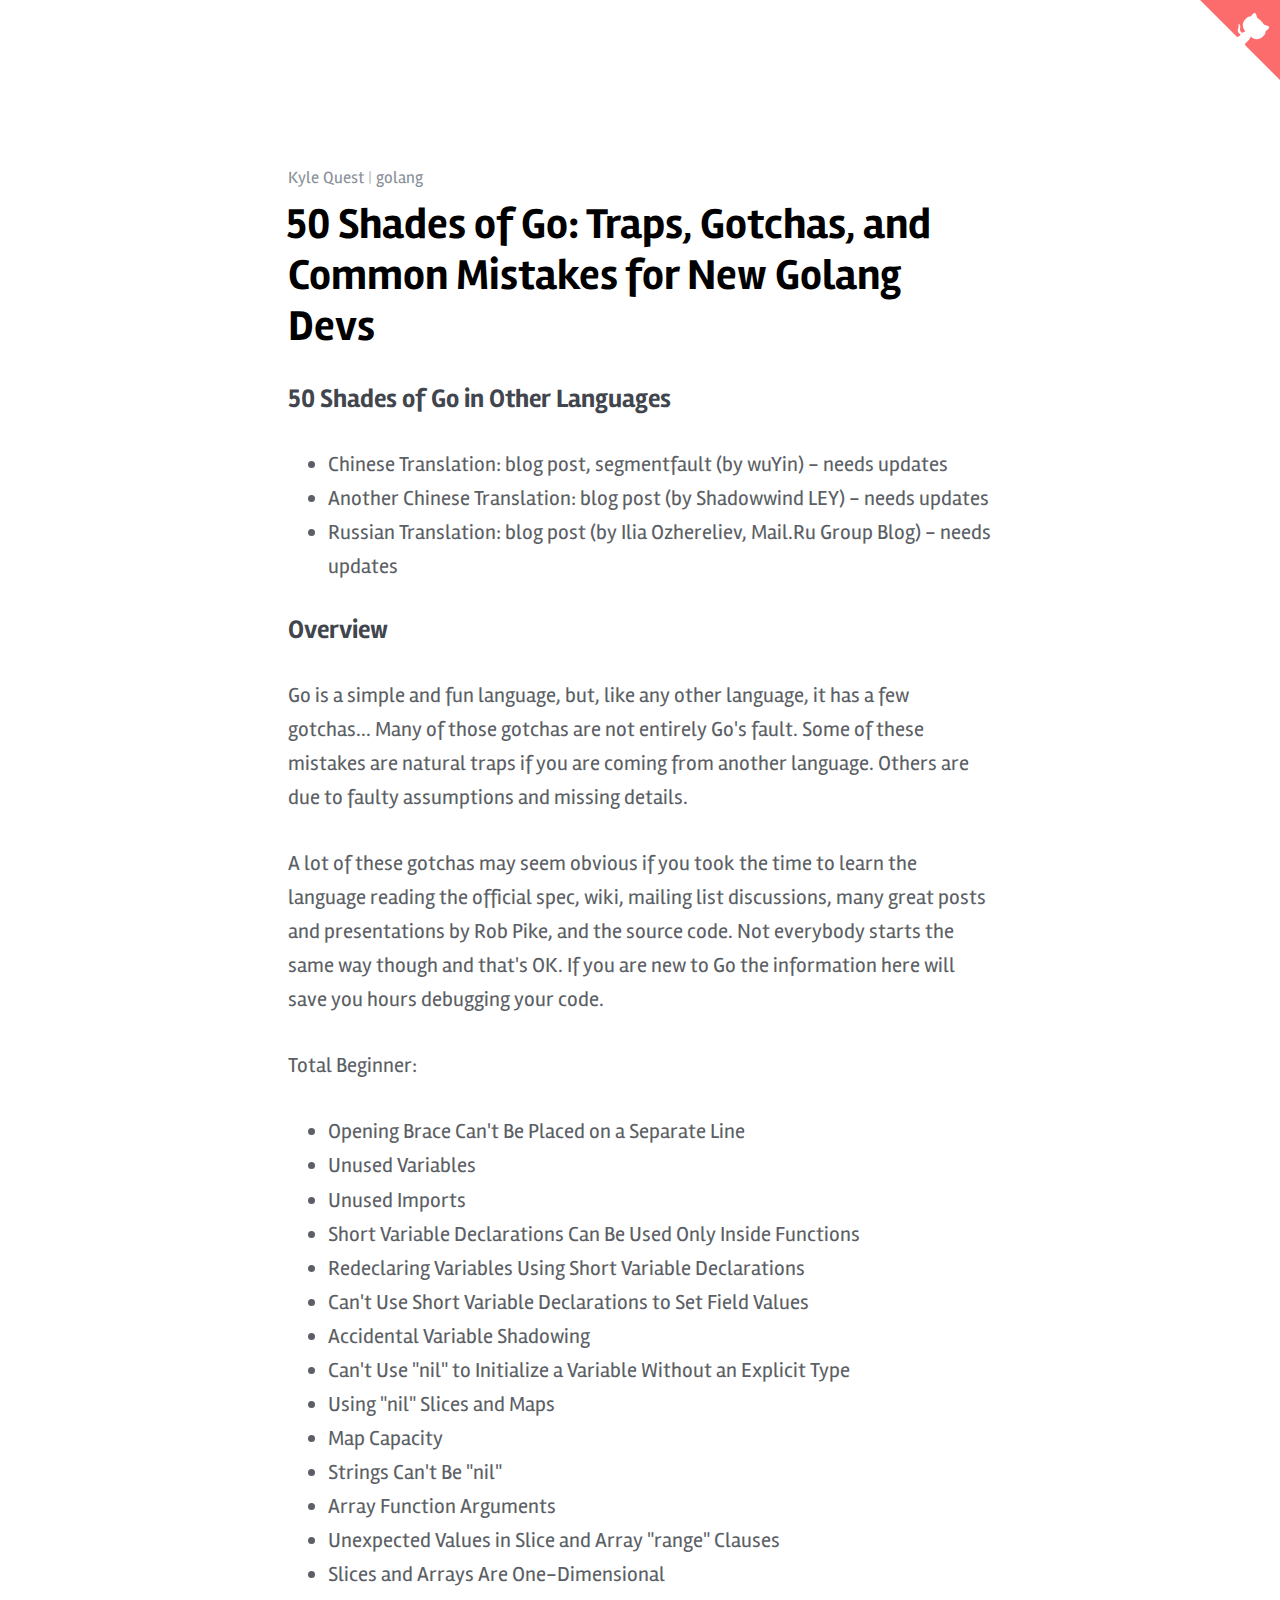
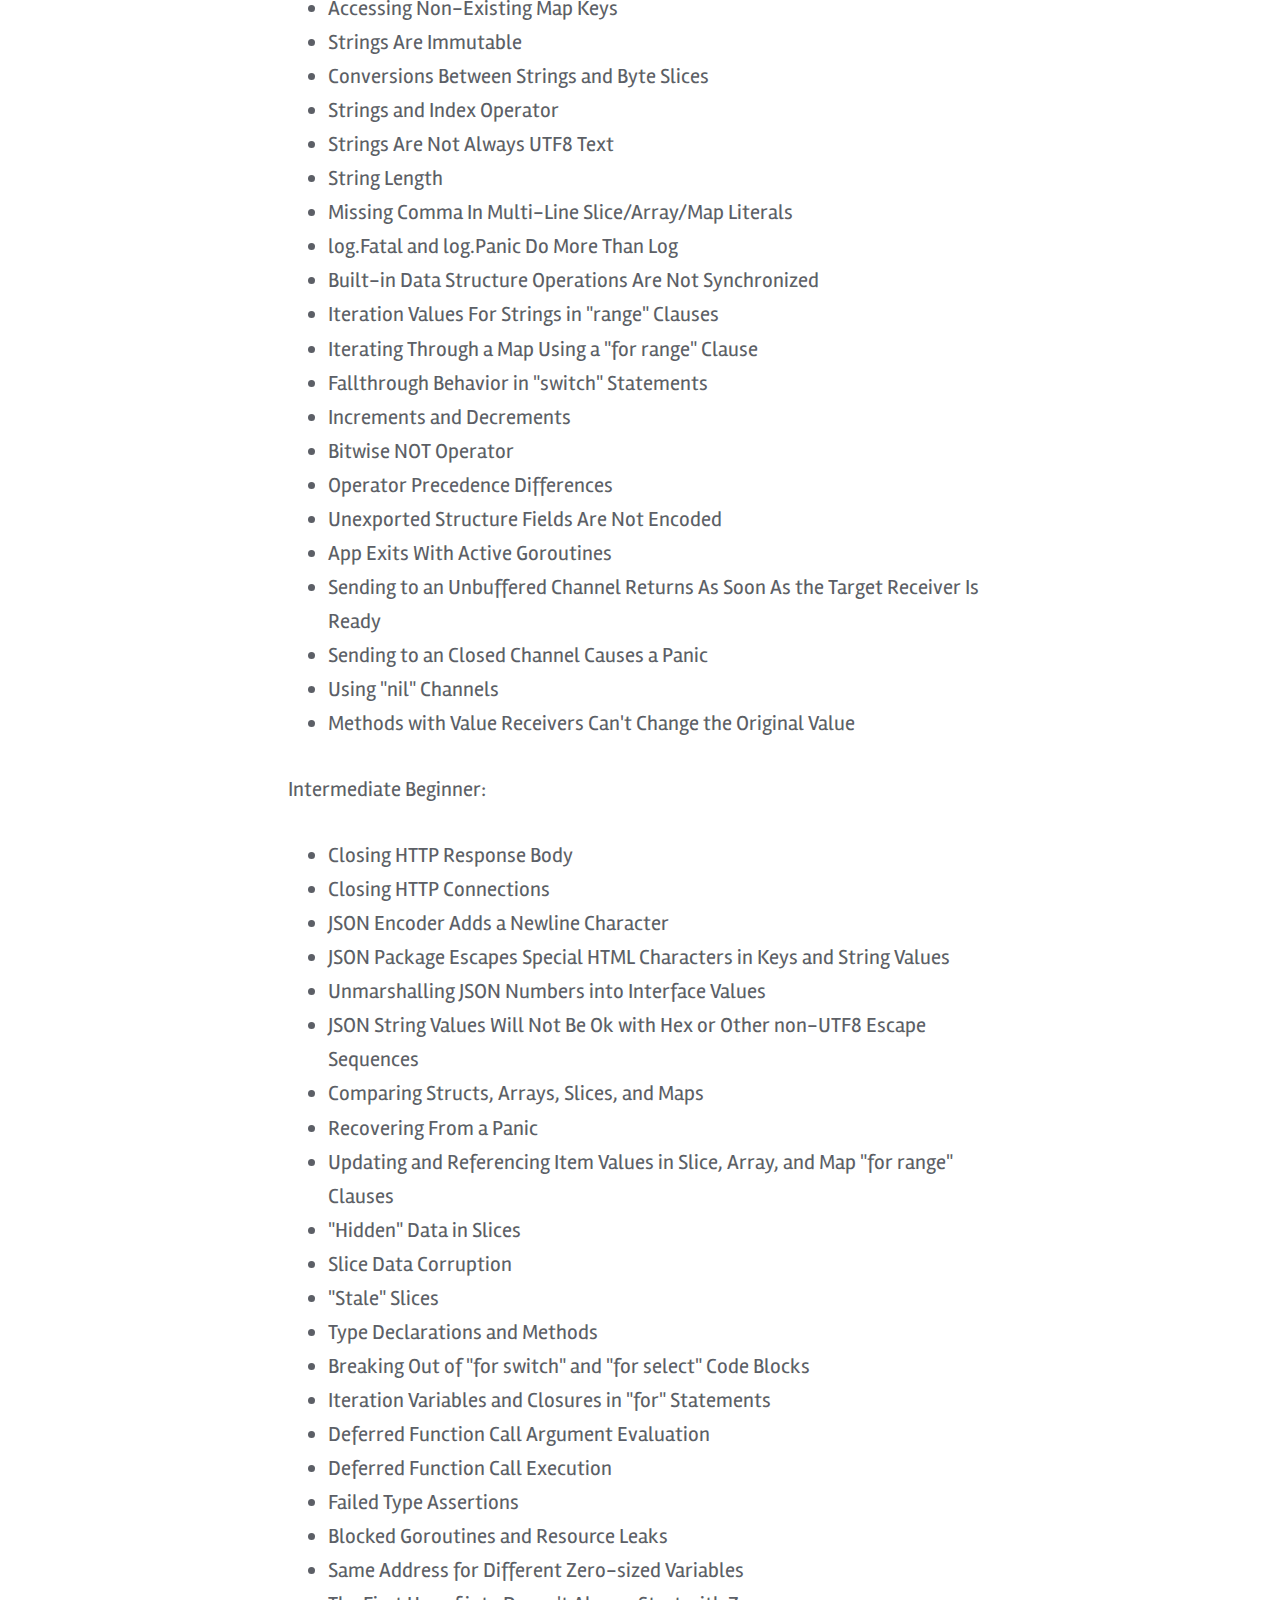
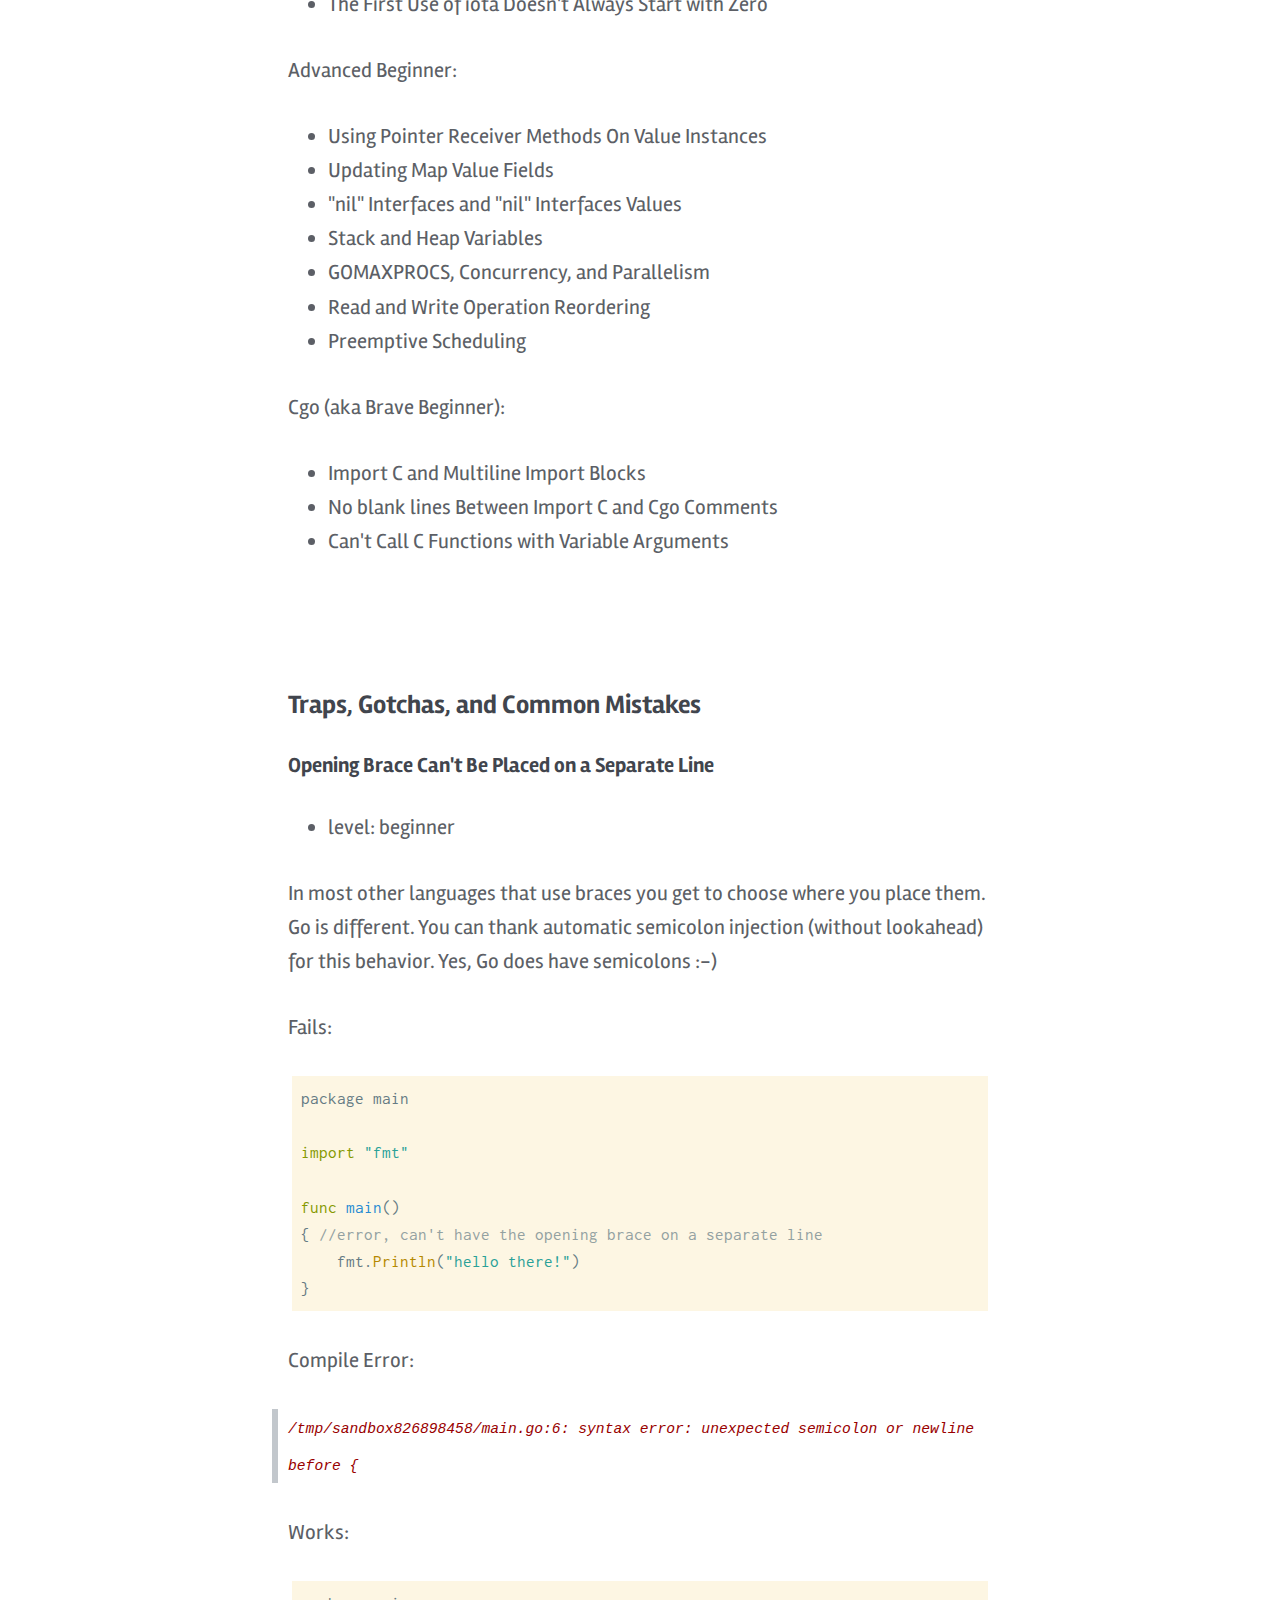
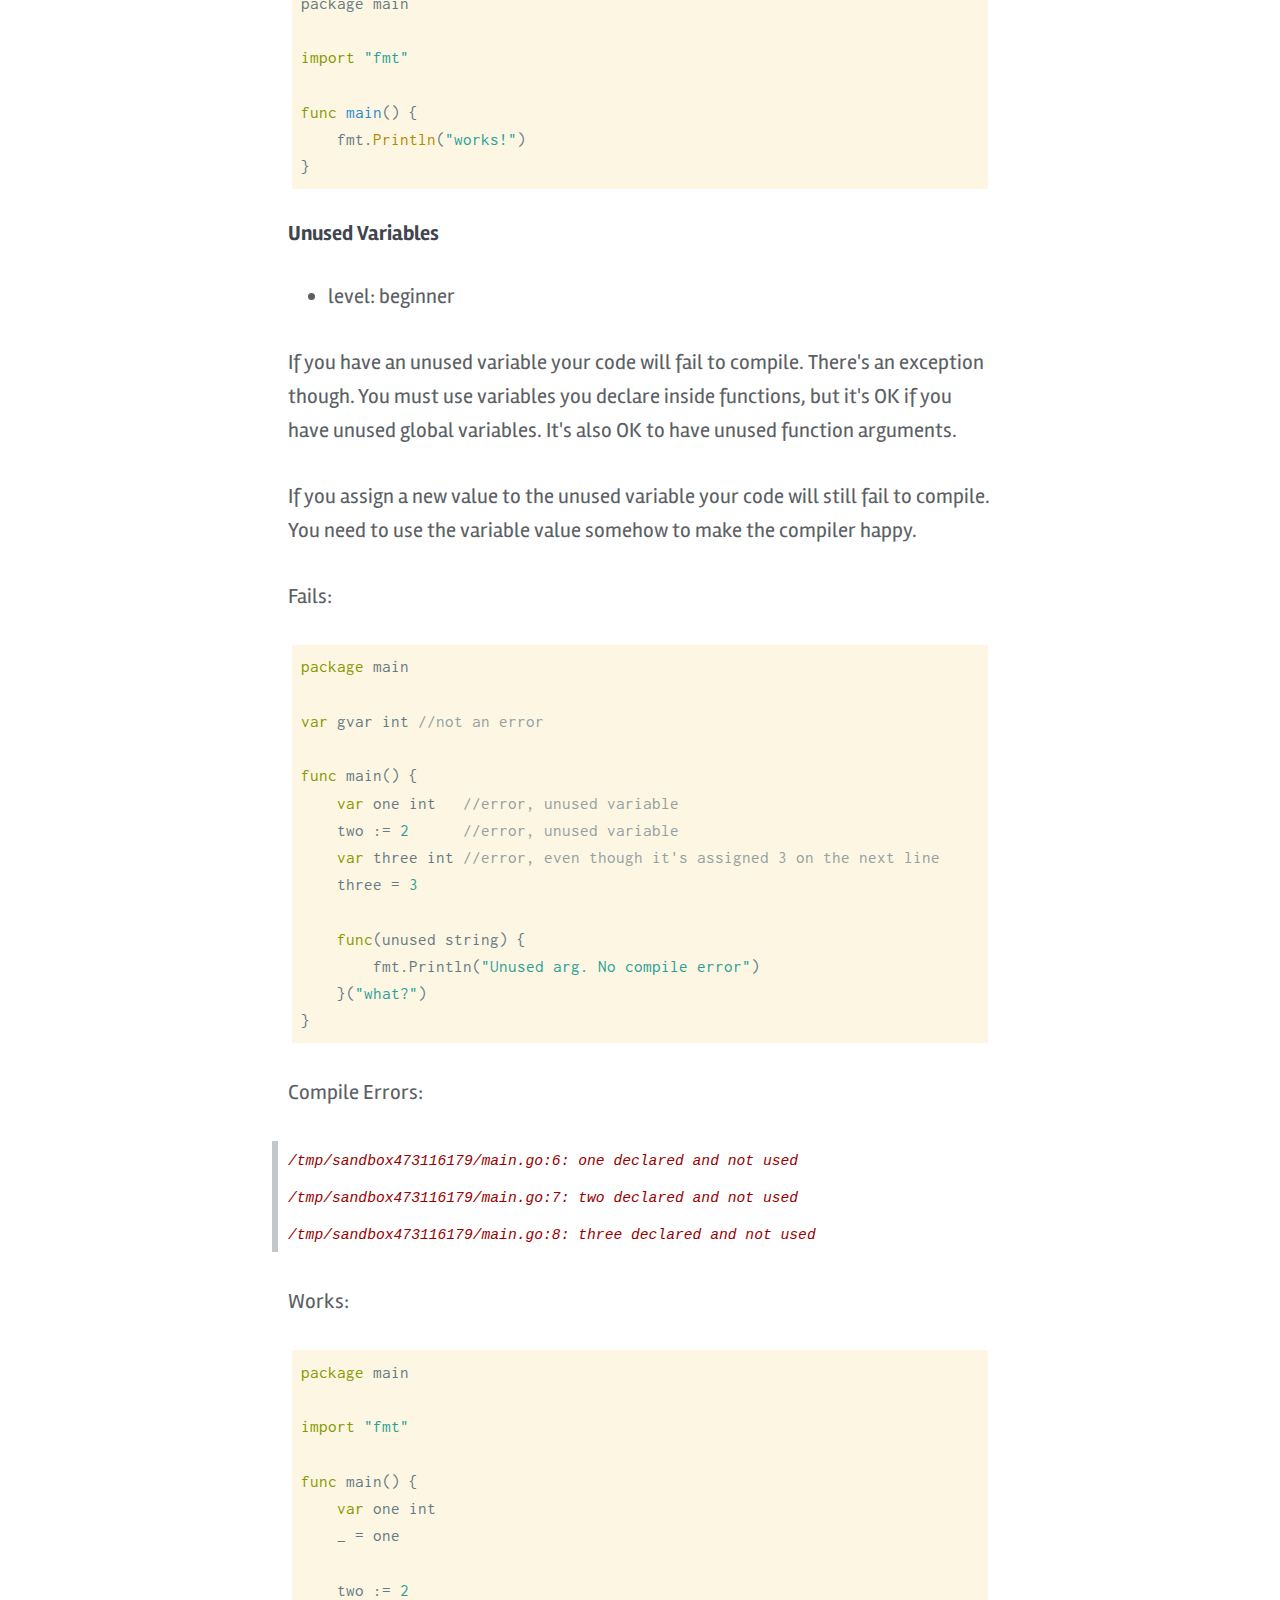
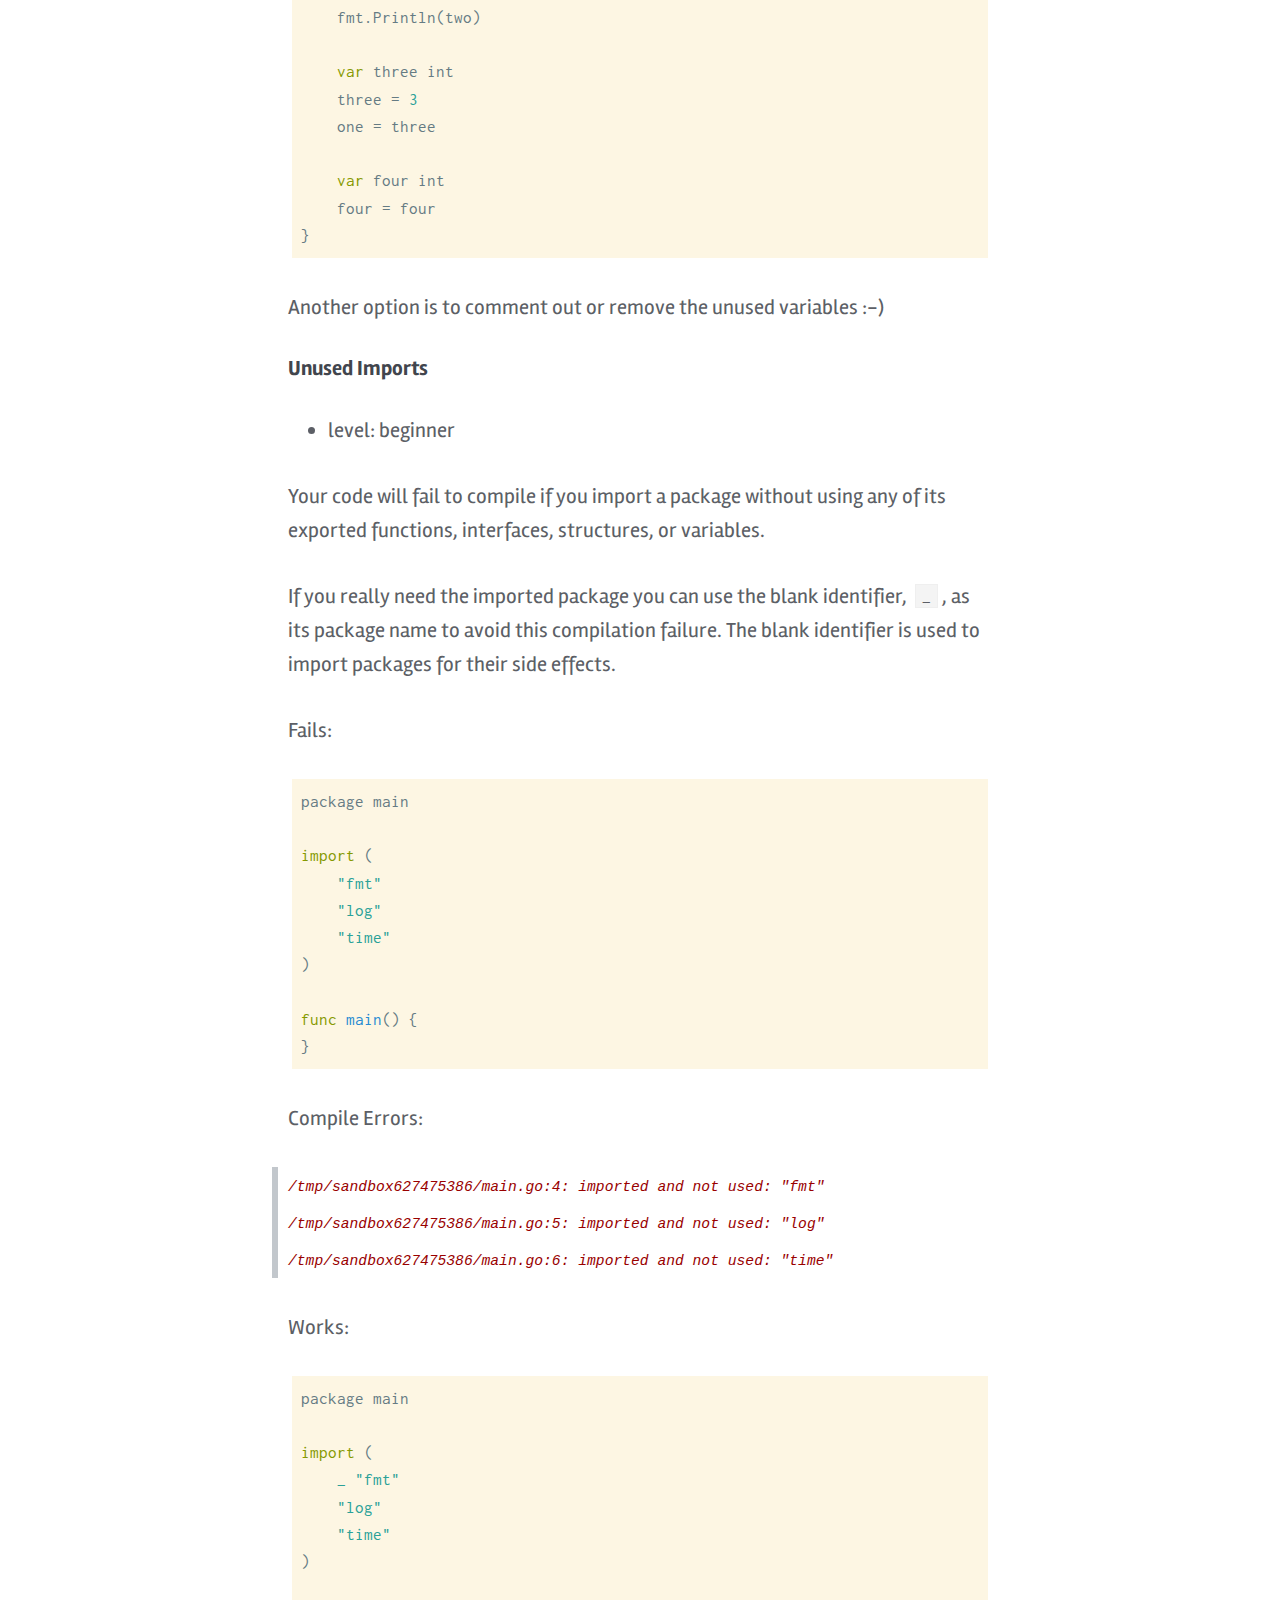
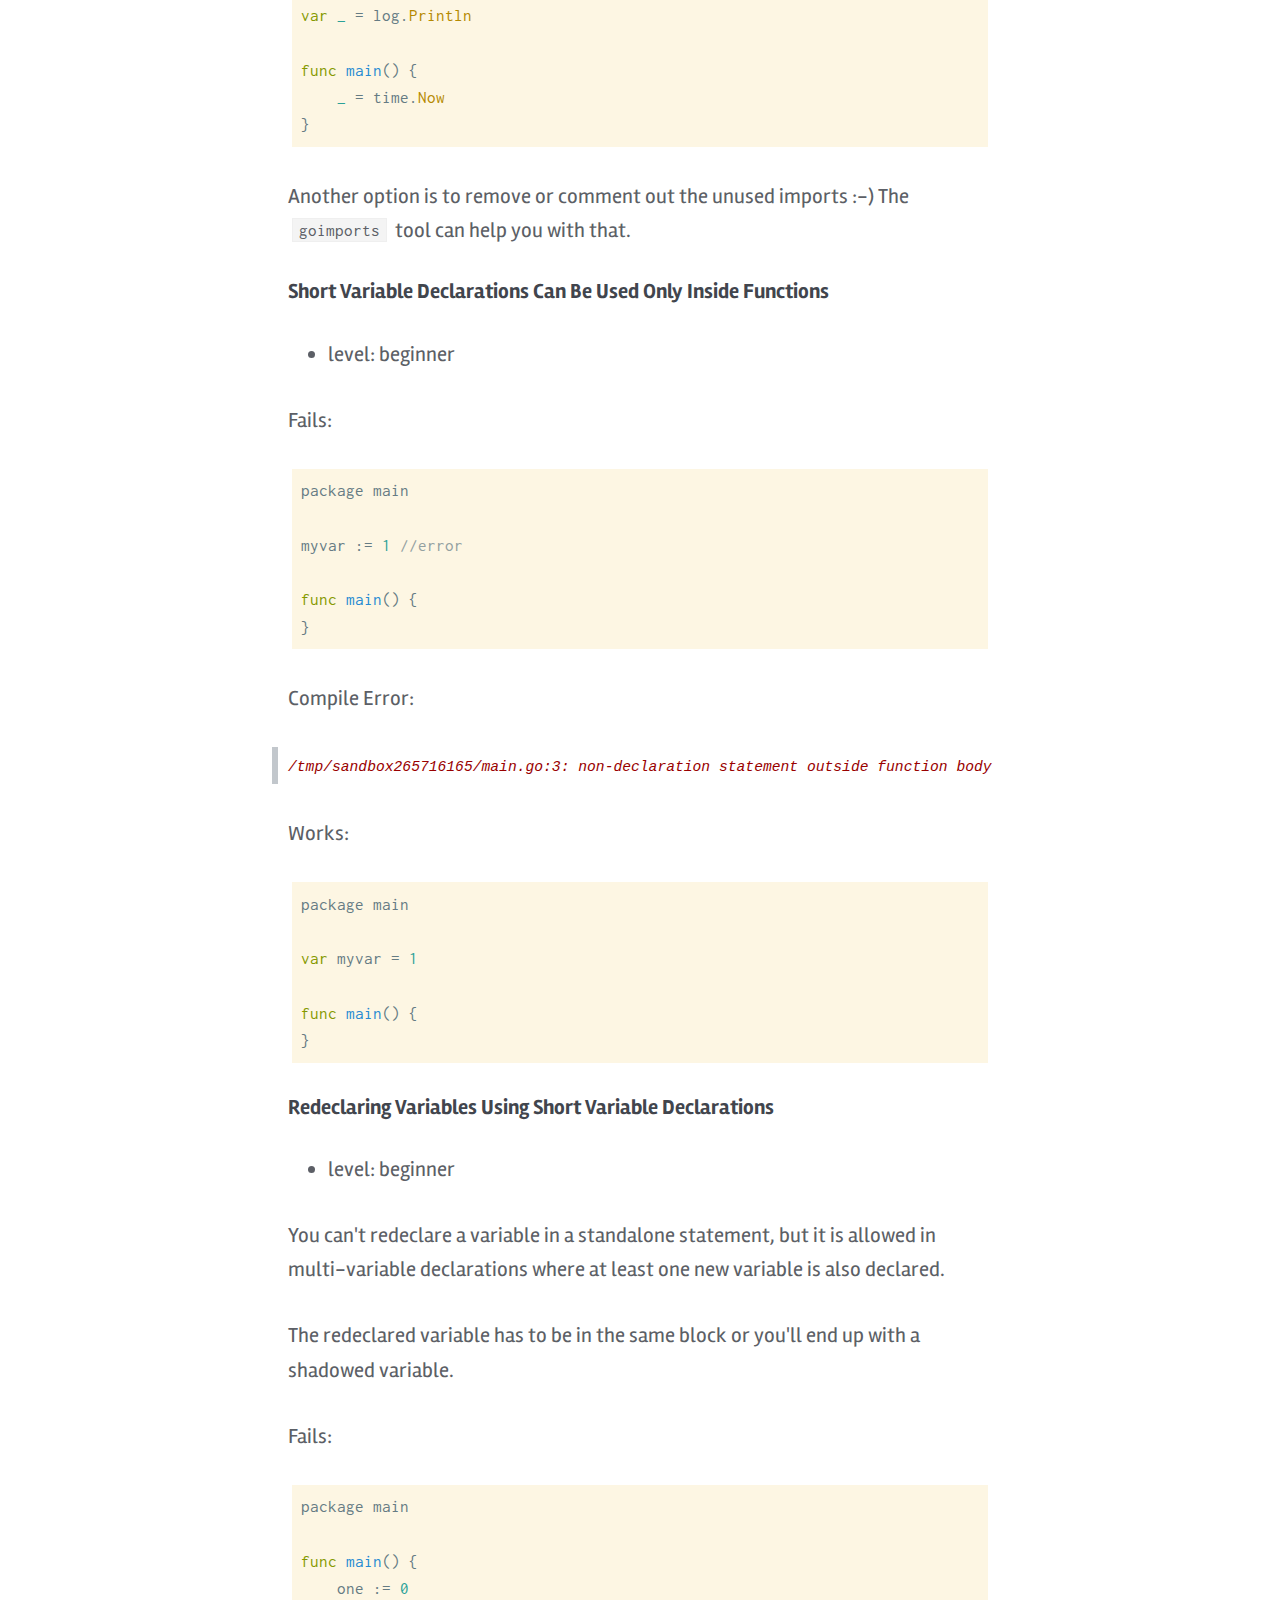
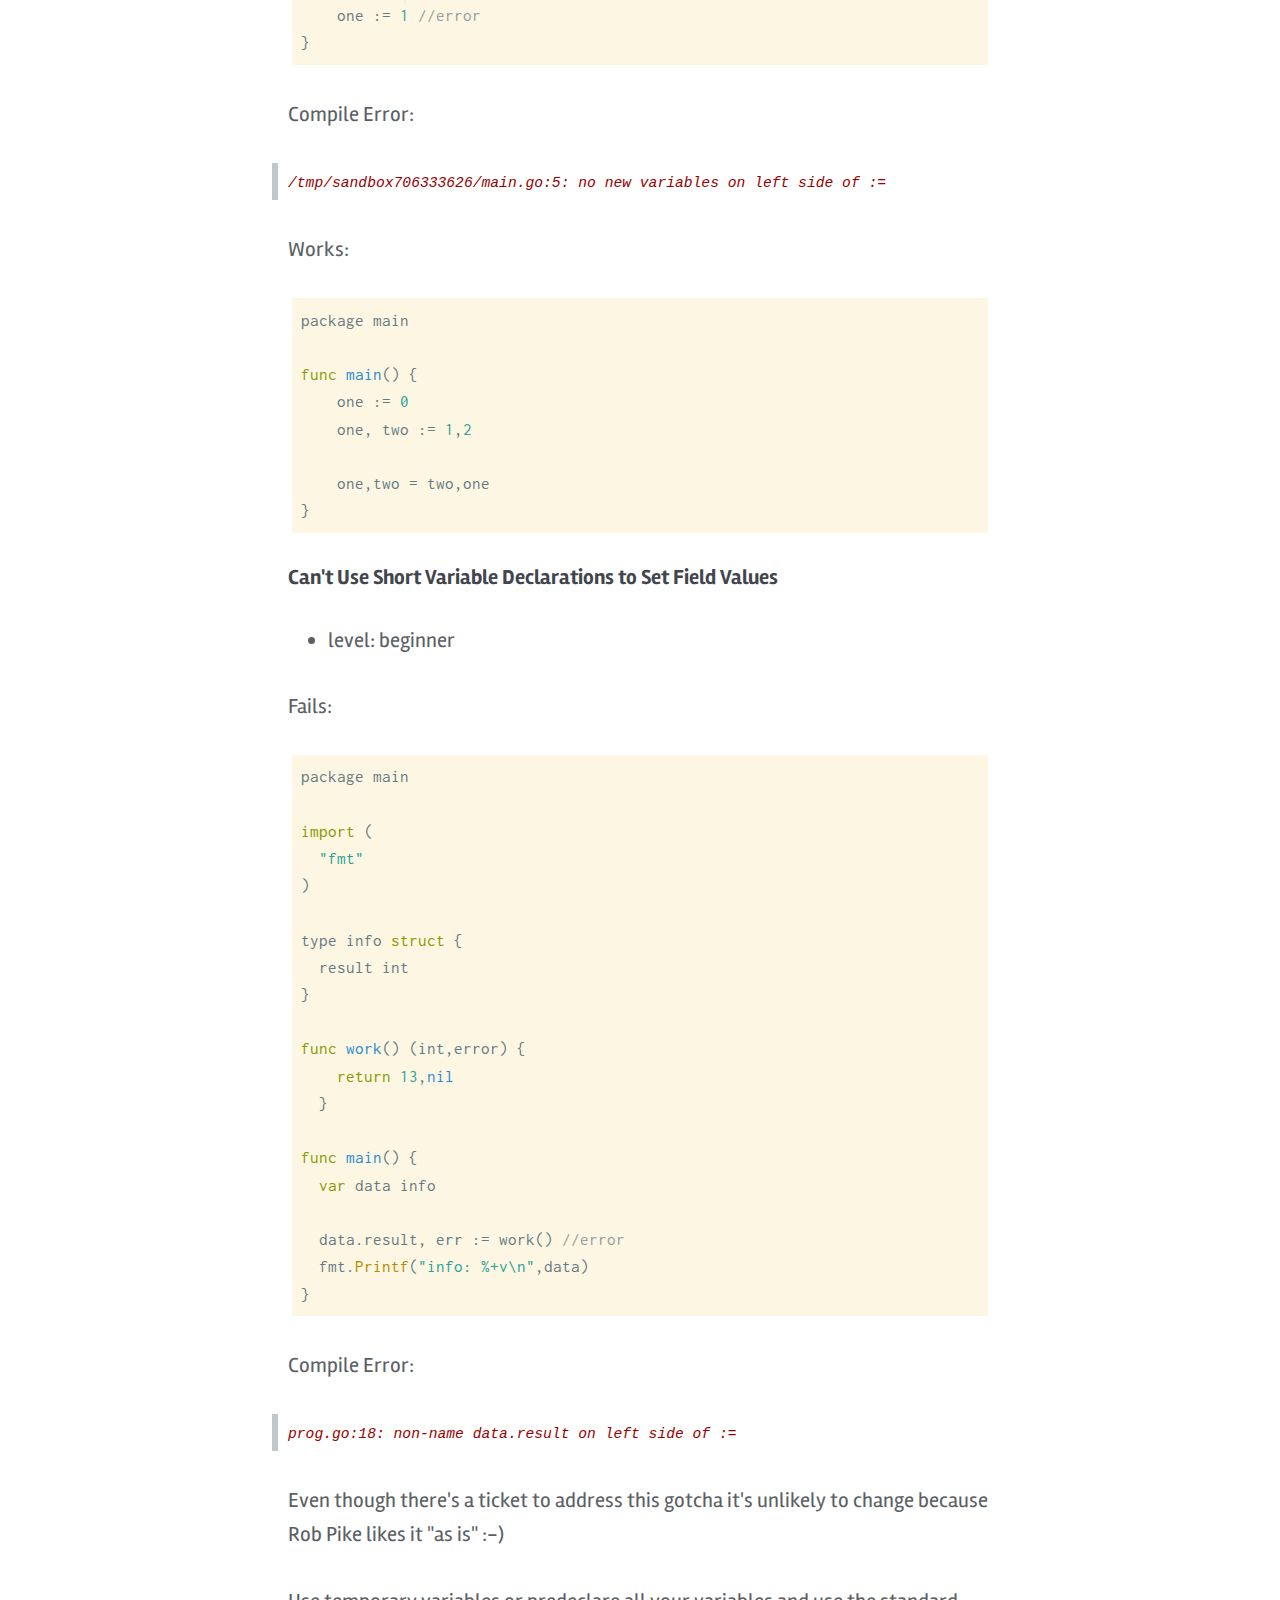
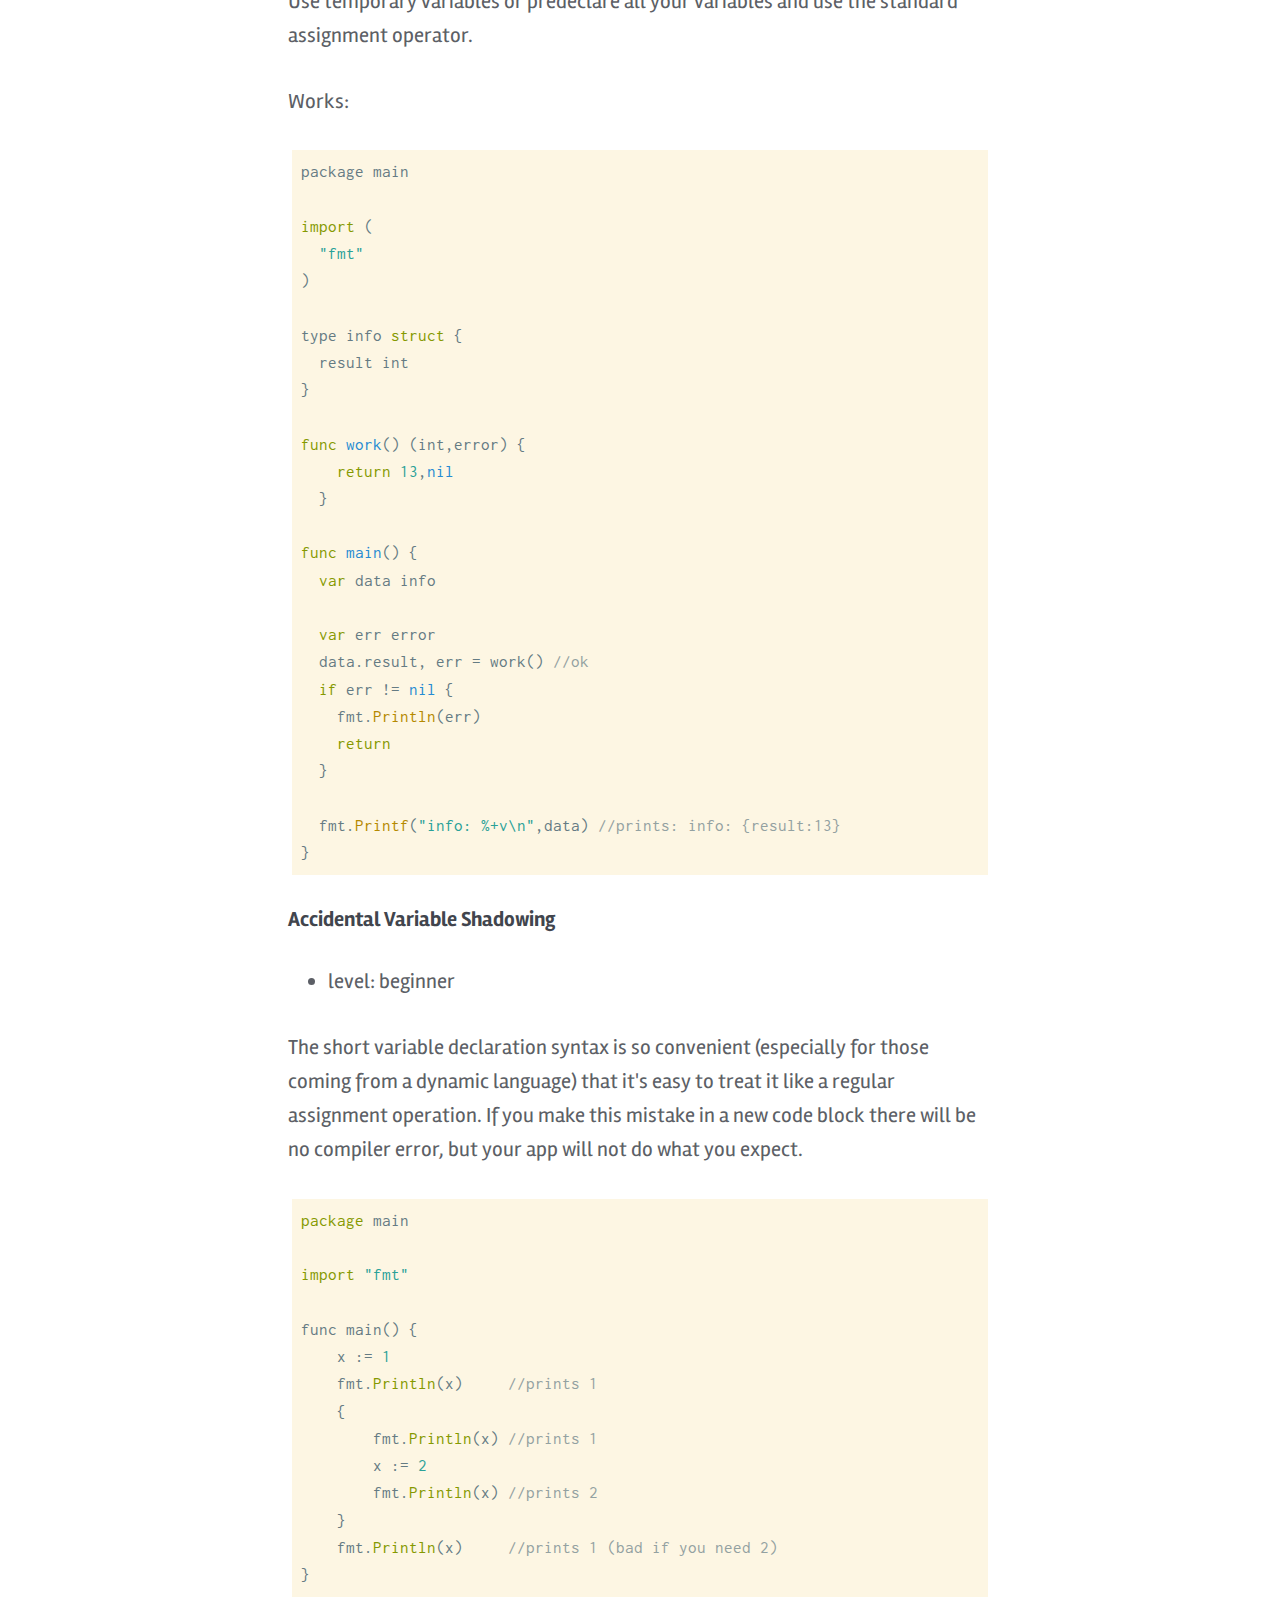
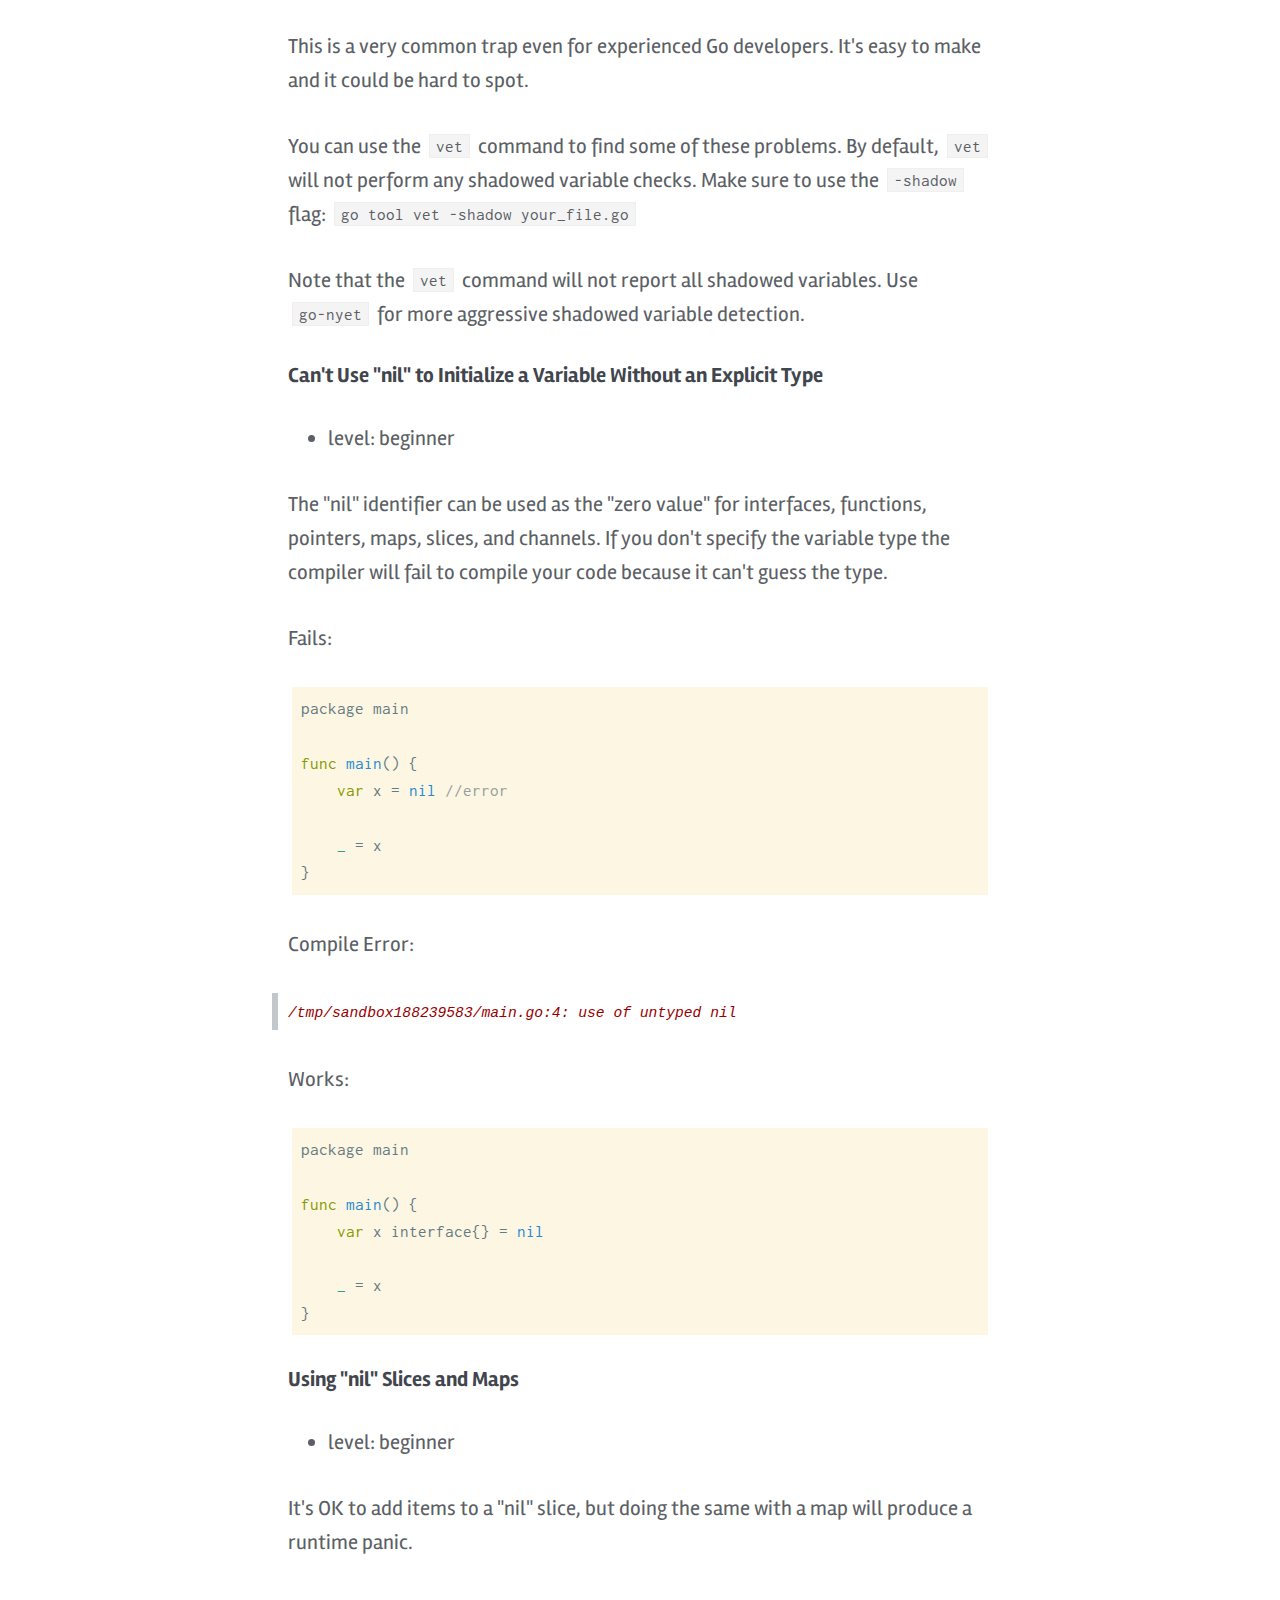
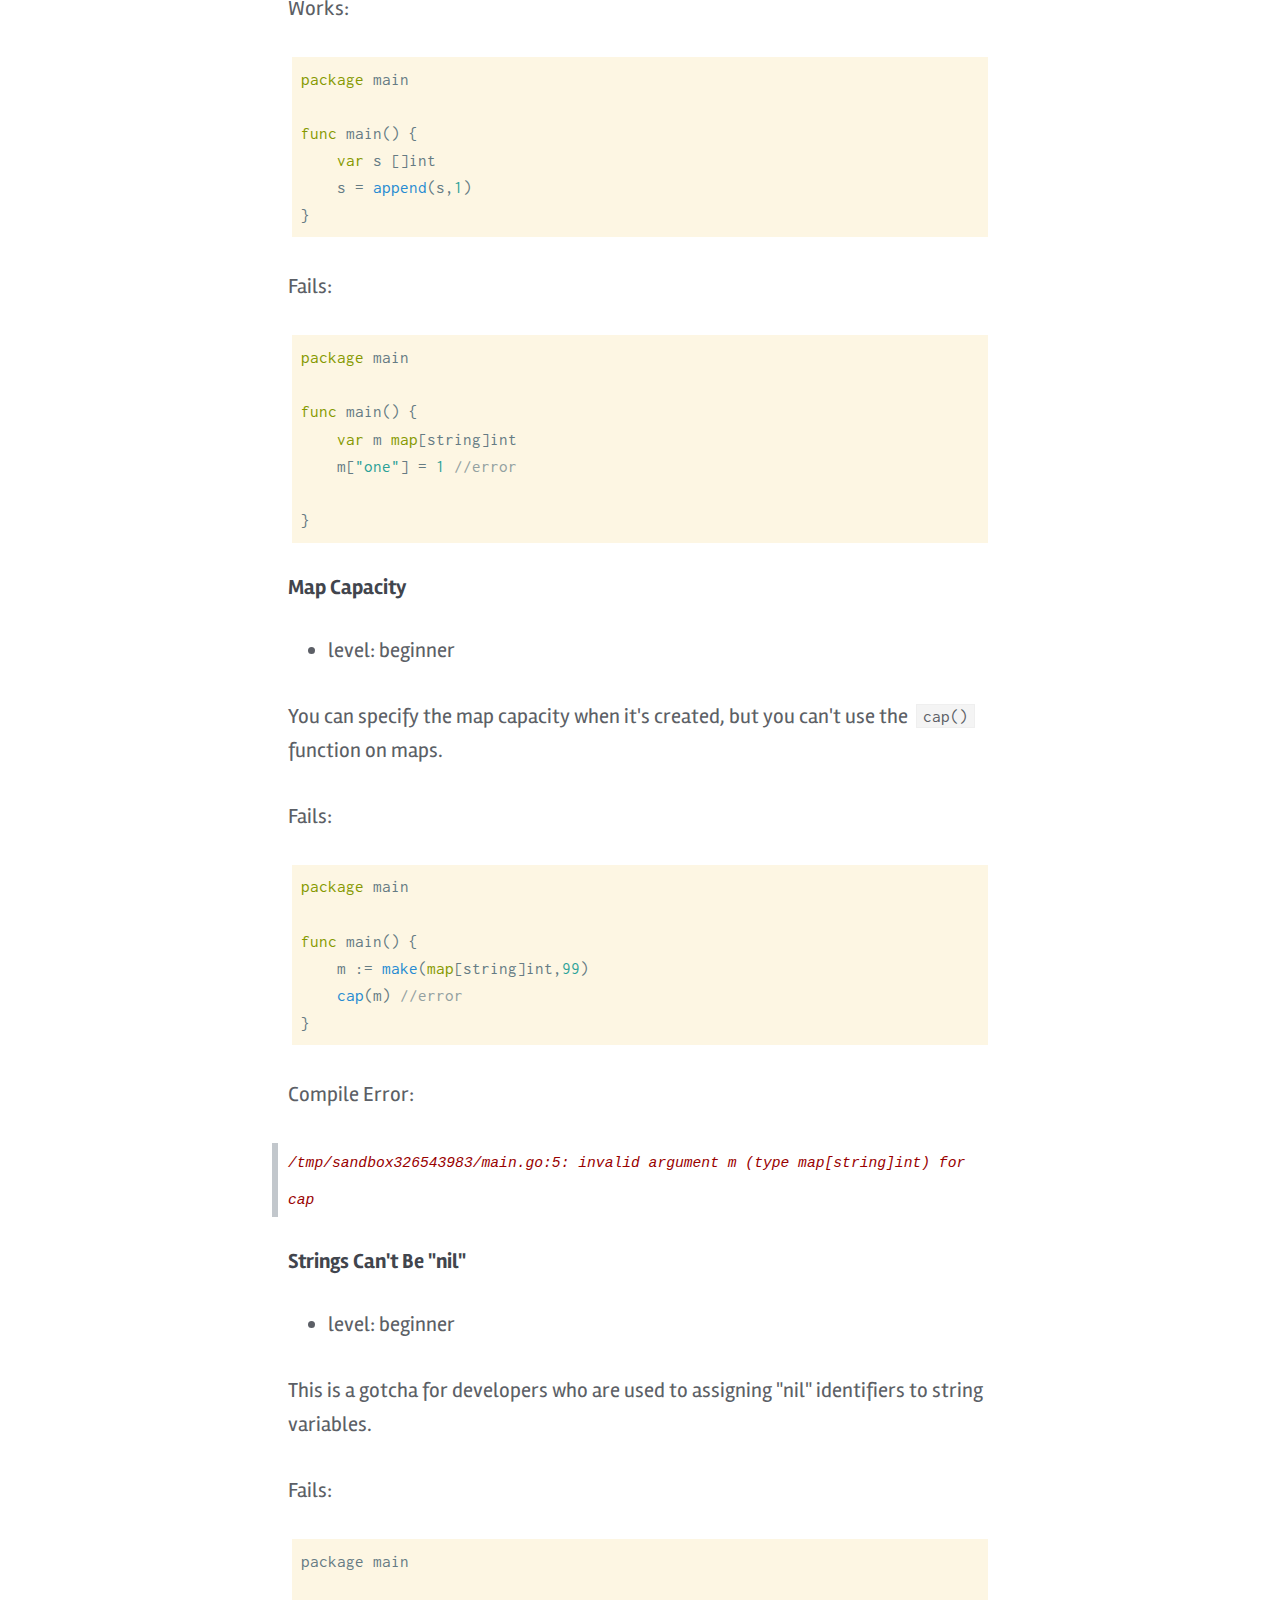
==== commit 161d0c51: "github link" ====
--- a/index.html
+++ b/index.html
@@ -14,6 +14,7 @@
 	<link rel="stylesheet" type="text/css" href="http://fonts.googleapis.com/css?family=Rambla:400,400italic,700|Inconsolata:400" />
     <!-- Extra for DC -->
     <link rel="stylesheet" type="text/css" href="assets/css/dc.css?v=78560abaa4" />
+    <link rel="stylesheet" type="text/css" href="assets/css/github-corner.css?v=78560abaa4" />
     <!-- A few basic utilities to support JS code in posts that relies on the global JS code loaded at the end -->
     <script type="text/javascript" src="assets/js/libs/ht.utils.js?v=78560abaa4"></script>
 
@@ -57,7 +58,9 @@
 </head>
 
 <body class="post-template tag-golang">
-	
+
+<a href="https://github.com/golang50shades/golang50shades.github.io" class="github-corner" aria-label="View source on Github"><svg width="80" height="80" viewBox="0 0 250 250" style="fill:#FD6C6C; color:#fff; position: absolute; top: 0; border: 0; right: 0;" aria-hidden="true"><path d="M0,0 L115,115 L130,115 L142,142 L250,250 L250,0 Z"></path><path d="M128.3,109.0 C113.8,99.7 119.0,89.6 119.0,89.6 C122.0,82.7 120.5,78.6 120.5,78.6 C119.2,72.0 123.4,76.3 123.4,76.3 C127.3,80.9 125.5,87.3 125.5,87.3 C122.9,97.6 130.6,101.9 134.4,103.2" fill="currentColor" style="transform-origin: 130px 106px;" class="octo-arm"></path><path d="M115.0,115.0 C114.9,115.1 118.7,116.5 119.8,115.4 L133.7,101.6 C136.9,99.2 139.9,98.4 142.2,98.6 C133.8,88.0 127.5,74.4 143.8,58.0 C148.5,53.4 154.0,51.2 159.7,51.0 C160.3,49.4 163.2,43.6 171.4,40.1 C171.4,40.1 176.1,42.5 178.8,56.2 C183.1,58.6 187.2,61.8 190.9,65.4 C194.5,69.0 197.7,73.2 200.1,77.6 C213.8,80.2 216.3,84.9 216.3,84.9 C212.7,93.1 206.9,96.0 205.4,96.6 C205.1,102.4 203.0,107.8 198.3,112.5 C181.9,128.9 168.3,122.5 157.7,114.1 C157.9,116.9 156.7,120.9 152.7,124.9 L141.0,136.5 C139.8,137.7 141.6,141.9 141.8,141.8 Z" fill="currentColor" class="octo-body"></path></svg></a>
+
 	<section id="wrapper">
 		<div id="ajax-container">
 			
@@ -3849,7 +3852,7 @@
 					</figure>
 				<div class="post-author-bio">
 					<h4><a class="js-author-index js-ajax-link" href="author/kyle/index.html">Kyle Quest</a></h4>
-						<p>Builder, breaker, and defender. Cloud, security, and Big Data.</p>
+						<p>DockerSlim/SlimToolkit creator. All things Cloud Native, containers, eBPF, Big Data and security.</p>
 						<span><i class="fa fa-link"></i> <a href="https://twitter.com/kcqon">Twitter</a></span>
 						<span><i class="fa fa-link"></i> <a href="https://www.linkedin.com/in/kylequest">LinkedIn</a></span>
 				</div>
--- a/assets/css/github-corner.css
+++ b/assets/css/github-corner.css
@@ -0,0 +1,2 @@
+
+.github-corner:hover .octo-arm{animation:octocat-wave 560ms ease-in-out}@keyframes octocat-wave{0%,100%{transform:rotate(0)}20%,60%{transform:rotate(-25deg)}40%,80%{transform:rotate(10deg)}}@media (max-width:500px){.github-corner:hover .octo-arm{animation:none}.github-corner .octo-arm{animation:octocat-wave 560ms ease-in-out}}
